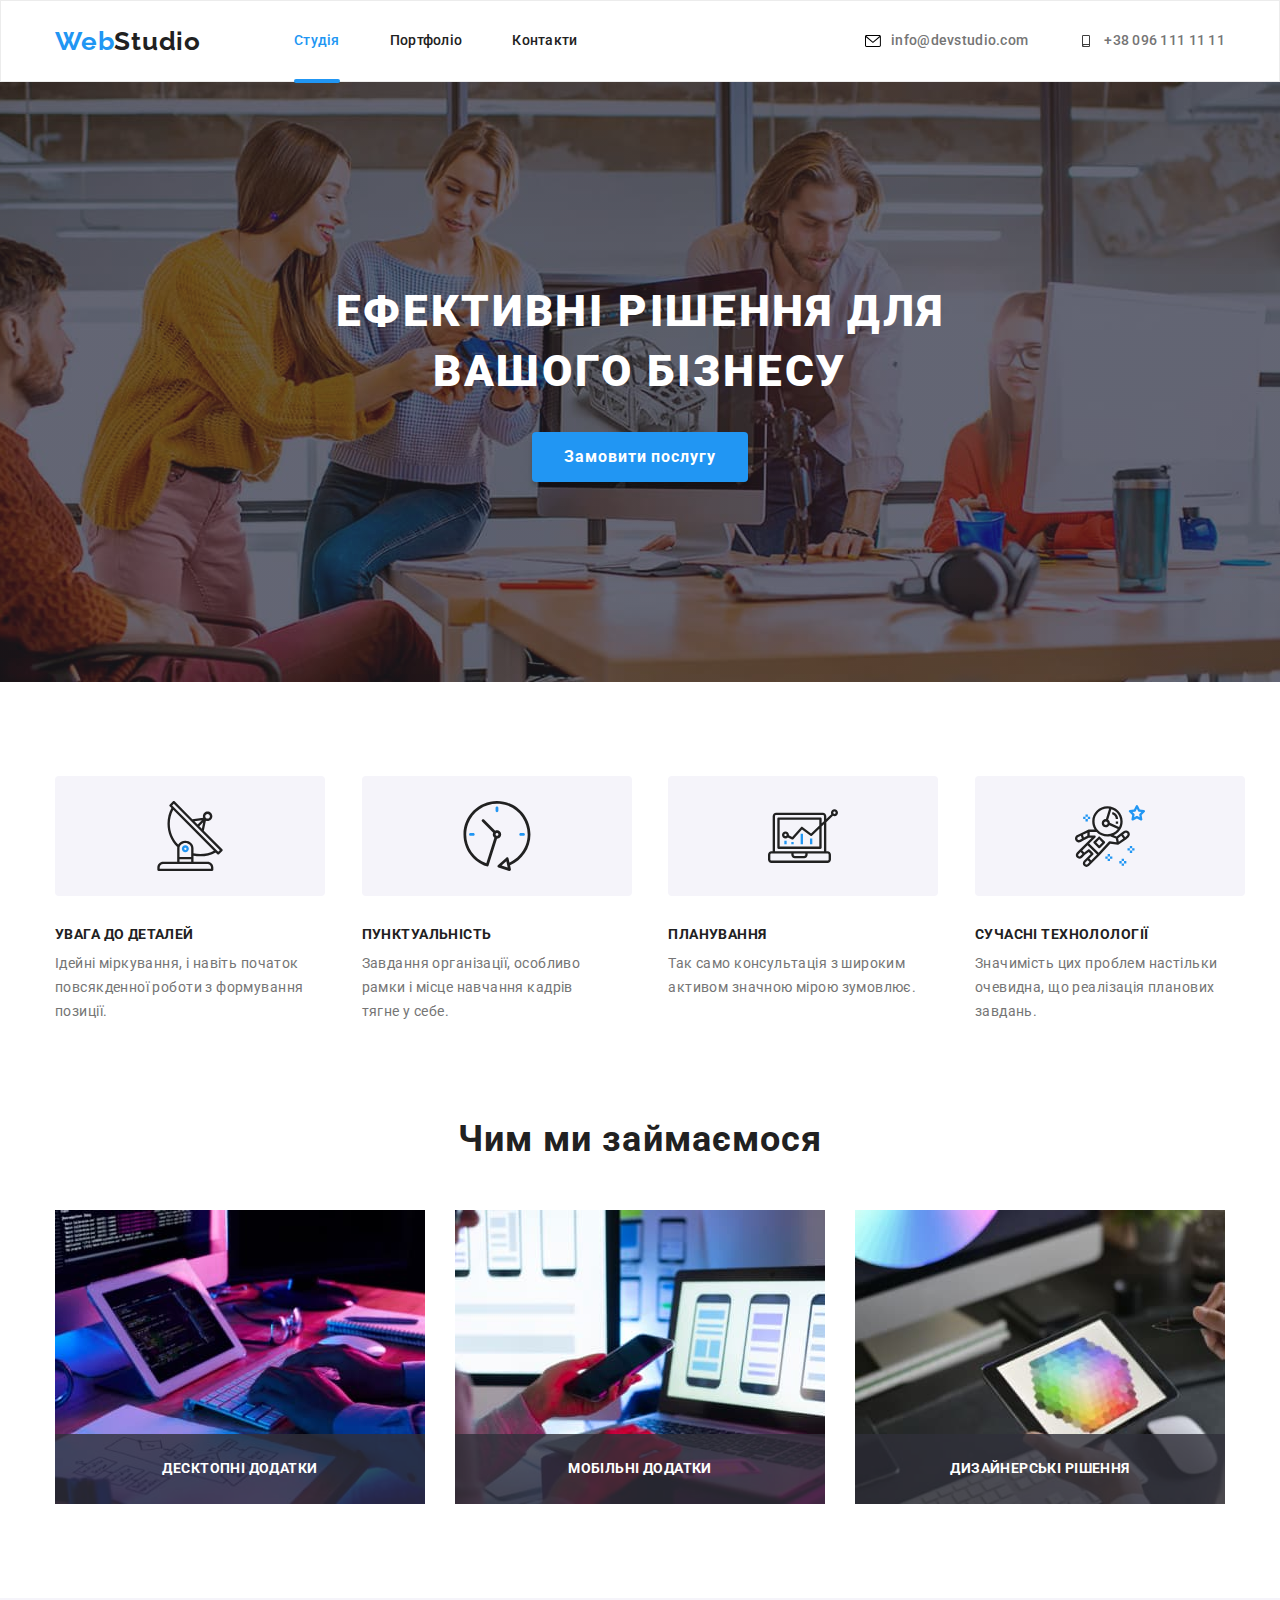
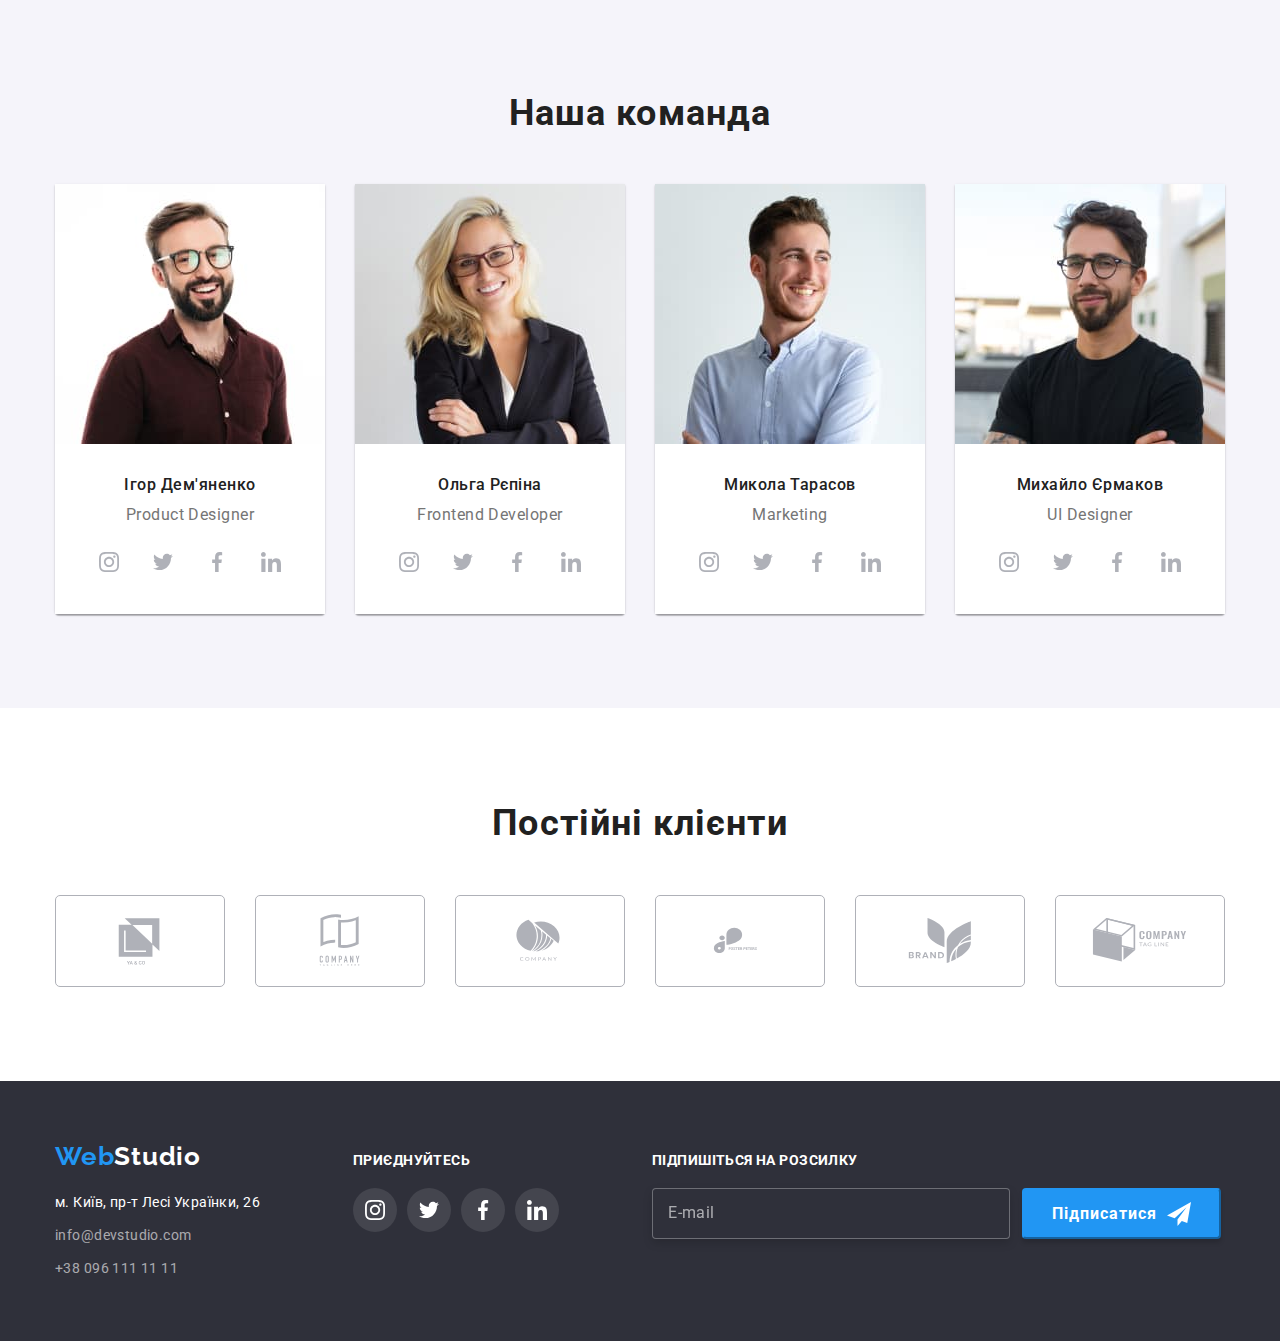
==== index.html @ 234b3333 "created scss" ====
<!DOCTYPE html>
<html lang="uk">
  <head>
    <meta charset="UTF-8" />
    <meta http-equiv="X-UA-Compatible" content="IE=edge" />
    <meta name="viewport" content="width=device-width, initial-scale=1.0" />
    <title>WebStudio</title>
    <link rel="preconnect" href="https://fonts.googleapis.com" />
    <link rel="preconnect" href="https://fonts.gstatic.com" crossorigin />
    <link
      href="https://fonts.googleapis.com/css2?family=DotGothic16&family=PT+Sans+Narrow:wght@400;700&family=Raleway:wght@700&family=Roboto:wght@400;500;700;900&display=swap"
      rel="stylesheet"
    />
    <link
      rel="stylesheet"
      href="https://cdnjs.cloudflare.com/ajax/libs/modern-normalize/1.1.0/modern-normalize.min.css"
    />
    <link rel="stylesheet" href="./css/main.min.css" />
  </head>

  <body>
    <!-- Шапка сайта -->
    <header class="page-header">
      <div class="container">
        <nav class="site-nav">
          <!-- Логотип -->
          <a href="./index.html" class="site-nav-logo link"
            >Web<span class="site-nav-logo-studio">Studio</span></a
          >
          <!-- Навигация сайта-->
          <ul class="site-nav-list list">
            <li class="site-nav-item">
              <a href="./index.html" class="link current">Студія</a>
            </li>
            <li class="site-nav-item"><a href="./portfolio.html" class="link">Портфоліо</a></li>
            <li class="site-nav-item"><a href="/" class="link">Контакти</a></li>
          </ul>
        </nav>
        <!-- Контакты -->
        <ul class="contact-list list">
          <li class="contact-list-item">
            <a href="mailto:info@devstudio.com" class="link">
              <svg width="16" height="12" class="contact-icon">
                <use href="./images/svg/icons.svg#icon-email"></use></svg
              >info@devstudio.com</a
            >
          </li>
          <li class="contact-list-item">
            <a href="tel:+380961111111" class="link">
              <svg width="16" height="12" class="contact-icon">
                <use href="./images/svg/icons.svg#icon-phone"></use></svg
              >+38 096 111 11 11</a
            >
          </li>
        </ul>
      </div>
    </header>

    <main>
      <!-- Герой -->

      <section class="hero">
        <div class="container">
          <h1 class="section-title">Ефективні рішення для вашого бізнесу</h1>
          <button type="button" class="hero-button" data-modal-open>Замовити послугу</button>
        </div>
      </section>

      <!-- Преимущества -->

      <section class="benefits">
        <div class="container">
          <h2 class="section-title visually-hidden">Наші переваги</h2>
          <ul class="benefits-list list">
            <li class="benefits-item">
              <div class="benefits-icon">
                <svg width="70" height="70">
                  <use href="./images/svg/icons.svg#icon-antenna"></use>
                </svg>
              </div>
              <h3 class="title">Увага до деталей</h3>
              <p class="descr">
                Ідейні міркування, і навіть початок повсякденної роботи з формування позиції.
              </p>
            </li>
            <li class="benefits-item">
              <div class="benefits-icon">
                <svg width="70" height="70">
                  <use href="./images/svg/icons.svg#icon-clock"></use>
                </svg>
              </div>
              <h3 class="title">Пунктуальність</h3>
              <p class="descr">
                Завдання організації, особливо рамки і місце навчання кадрів тягне у себе.
              </p>
            </li>
            <li class="benefits-item">
              <div class="benefits-icon">
                <svg width="70" height="70">
                  <use href="./images/svg/icons.svg#icon-diagram"></use>
                </svg>
              </div>
              <h3 class="title">Планування</h3>
              <p class="descr">Так само консультація з широким активом значною мірою зумовлює.</p>
            </li>
            <li class="benefits-item">
              <div class="benefits-icon">
                <svg width="70" height="70">
                  <use href="./images/svg/icons.svg#icon-astronaut"></use>
                </svg>
              </div>
              <h3 class="title">Сучасні Технолології</h3>
              <p class="descr">
                Значимість цих проблем настільки очевидна, що реалізація планових завдань.
              </p>
            </li>
          </ul>
        </div>
      </section>

      <!-- О нас -->

      <section class="about">
        <div class="container">
          <h2 class="section-title">Чим ми займаємося</h2>
          <ul class="about-list list">
            <li class="about-item">
              <img src="./images/img.jpg" width="370" alt="чоловік пише код" />
              <p class="about-item-descr">Десктопні додатки</p>
            </li>
            <li class="about-item">
              <img src="./images/img1.jpg" width="370" alt="мобільні інтерфейси" />
              <p class="about-item-descr">Мобільні додатки</p>
            </li>
            <li class="about-item">
              <img src="./images/img2.jpg" width="370" alt="людина обірає колір" />
              <p class="about-item-descr">Дизайнерські рішення</p>
            </li>
          </ul>
        </div>
      </section>

      <!-- Команда -->

      <section class="team">
        <div class="container">
          <h2 class="section-title">Наша команда</h2>
          <ul class="team-list list">
            <li class="team-list-item">
              <img
                src="./images/photo-team.jpg"
                class="team-img"
                width="270"
                alt="Ігор Дем'яненко"
              />
              <div class="team-card-text">
                <h3 class="title">Ігор Дем'яненко</h3>
                <p class="descr" lang="en">Product Designer</p>
                <ul class="social-list link">
                  <li class="list">
                    <a href="#" class="social-link link">
                      <svg width="20" height="20" class="social-icon">
                        <use href="./images/svg/icons.svg#icon-instagram"></use>
                      </svg>
                    </a>
                  </li>
                  <li class="list">
                    <a href="#" class="social-link link">
                      <svg width="20" height="20" class="social-icon">
                        <use href="./images/svg/icons.svg#icon-twitter"></use>
                      </svg>
                    </a>
                  </li>
                  <li class="list">
                    <a href="#" class="social-link link">
                      <svg width="20" height="20" class="social-icon">
                        <use href="./images/svg/icons.svg#icon-facebook"></use>
                      </svg>
                    </a>
                  </li>
                  <li class="list">
                    <a href="#" class="social-link link">
                      <svg width="20" height="20" class="social-icon">
                        <use href="./images/svg/icons.svg#icon-linkedin"></use>
                      </svg>
                    </a>
                  </li>
                </ul>
              </div>
            </li>

            <li class="team-list-item">
              <img src="./images/photo-team1.jpg" class="team-img" width="270" alt="Ольга Рєпіна" />
              <div class="team-card-text">
                <h3 class="title">Ольга Рєпіна</h3>
                <p class="descr" lang="en">Frontend Developer</p>
                <ul class="social-list link">
                  <li class="list">
                    <a href="#" class="social-link link">
                      <svg width="20" height="20" class="social-icon">
                        <use href="./images/svg/icons.svg#icon-instagram"></use>
                      </svg>
                    </a>
                  </li>
                  <li class="list">
                    <a href="#" class="social-link link">
                      <svg width="20" height="20" class="social-icon">
                        <use href="./images/svg/icons.svg#icon-twitter"></use>
                      </svg>
                    </a>
                  </li>
                  <li class="list">
                    <a href="#" class="social-link link">
                      <svg width="20" height="20" class="social-icon">
                        <use href="./images/svg/icons.svg#icon-facebook"></use>
                      </svg>
                    </a>
                  </li>
                  <li class="list">
                    <a href="#" class="social-link link">
                      <svg width="20" height="20" class="social-icon">
                        <use href="./images/svg/icons.svg#icon-linkedin"></use>
                      </svg>
                    </a>
                  </li>
                </ul>
              </div>
            </li>

            <li class="team-list-item">
              <img
                src="./images/photo-team2.jpg"
                class="team-img"
                width="270"
                alt="Микола Тарасов"
              />
              <div class="team-card-text">
                <h3 class="title">Микола Тарасов</h3>
                <p class="descr" lang="en">Marketing</p>
                <ul class="social-list link">
                  <li class="list">
                    <a href="#" class="social-link link">
                      <svg width="20" height="20" class="social-icon">
                        <use href="./images/svg/icons.svg#icon-instagram"></use>
                      </svg>
                    </a>
                  </li>
                  <li class="list">
                    <a href="#" class="social-link link">
                      <svg width="20" height="20" class="social-icon">
                        <use href="./images/svg/icons.svg#icon-twitter"></use>
                      </svg>
                    </a>
                  </li>
                  <li class="list">
                    <a href="#" class="social-link link">
                      <svg width="20" height="20" class="social-icon">
                        <use href="./images/svg/icons.svg#icon-facebook"></use>
                      </svg>
                    </a>
                  </li>
                  <li class="list">
                    <a href="#" class="social-link link">
                      <svg width="20" height="20" class="social-icon">
                        <use href="./images/svg/icons.svg#icon-linkedin"></use>
                      </svg>
                    </a>
                  </li>
                </ul>
              </div>
            </li>

            <li class="team-list-item">
              <img
                src="./images/photo-team3.jpg"
                class="team-img"
                width="270"
                alt="Михайло Єрмаков"
              />
              <div class="team-card-text">
                <h3 class="title">Михайло Єрмаков</h3>
                <p class="descr" lang="en">UI Designer</p>
                <ul class="social-list link">
                  <li class="list">
                    <a href="#" class="social-link link">
                      <svg width="20" height="20" class="social-icon">
                        <use href="./images/svg/icons.svg#icon-instagram"></use>
                      </svg>
                    </a>
                  </li>
                  <li class="list">
                    <a href="#" class="social-link link">
                      <svg width="20" height="20" class="social-icon">
                        <use href="./images/svg/icons.svg#icon-twitter"></use>
                      </svg>
                    </a>
                  </li>
                  <li class="list">
                    <a href="#" class="social-link link">
                      <svg width="20" height="20" class="social-icon">
                        <use href="./images/svg/icons.svg#icon-facebook"></use>
                      </svg>
                    </a>
                  </li>
                  <li class="list">
                    <a href="#" class="social-link link">
                      <svg width="20" height="20" class="social-icon">
                        <use href="./images/svg/icons.svg#icon-linkedin"></use>
                      </svg>
                    </a>
                  </li>
                </ul>
              </div>
            </li>
          </ul>
        </div>
      </section>

      <!-- Клиенты -->

      <section class="clients">
        <div class="container">
          <h2 class="section-title">Постійні клієнти</h2>

          <ul class="clients-list list">
            <li>
              <a href="#" class="clients-box link">
                <svg width="106" height="60" class="clients-img">
                  <use href="./images/svg/icons.svg#icon-client1"></use>
                </svg>
              </a>
            </li>
            <li>
              <a href="#" class="clients-box link">
                <svg width="106" height="60" class="">
                  <use href="./images/svg/icons.svg#icon-client2"></use>
                </svg>
              </a>
            </li>
            <li>
              <a href="#" class="clients-box link">
                <svg width="106" height="60" class="">
                  <use href="./images/svg/icons.svg#icon-client3"></use>
                </svg>
              </a>
            </li>
            <li>
              <a href="#" class="clients-box link">
                <svg width="106" height="60" class="">
                  <use href="./images/svg/icons.svg#icon-client4"></use>
                </svg>
              </a>
            </li>
            <li>
              <a href="#" class="clients-box link">
                <svg width="106" height="60" class="">
                  <use href="./images/svg/icons.svg#icon-client5"></use>
                </svg>
              </a>
            </li>
            <li>
              <a href="#" class="clients-box link">
                <svg width="106" height="60" class="">
                  <use href="./images/svg/icons.svg#icon-client6"></use>
                </svg>
              </a>
            </li>
          </ul>
        </div>
      </section>
    </main>

    <!-- Подвал сайта -->

    <footer class="footer">
      <div class="container">
        <div>
          <a href="./index.html" class="footer-logo"
            >Web<span class="footer-logo-studio">Studio</span></a
          >
          <address class="address">
            <ul class="footer-nav-list list">
              <li class="footer-nav-item">
                <a
                  href="https://goo.gl/maps/Brkv2MQzdbHGvLkJ7"
                  target="_blank"
                  rel="noopener noreferrer nofollow"
                  class="link-address link"
                  >м. Київ, пр-т Лесі Українки, 26</a
                >
              </li>
              <li class="footer-nav-item">
                <a class="link" href="mailto:info@devstudio.com">info@devstudio.com</a>
              </li>
              <li class="footer-nav-item">
                <a class="link" href="tel:+380961111111">+38 096 111 11 11</a>
              </li>
            </ul>
          </address>
        </div>

        <div>
          <p class="footer-social-title">приєднуйтесь</p>
          <ul class="footer-social-list">
            <li class="list">
              <a href="#" class="footer-social-item">
                <svg width="20" height="20" class="social-icon">
                  <use href="./images/svg/icons.svg#icon-instagram"></use>
                </svg>
              </a>
            </li>
            <li class="list">
              <a href="#" class="footer-social-item">
                <svg width="20" height="20" class="social-icon">
                  <use href="./images/svg/icons.svg#icon-twitter"></use>
                </svg>
              </a>
            </li>
            <li class="list">
              <a href="#" class="footer-social-item">
                <svg width="20" height="20" class="social-icon">
                  <use href="./images/svg/icons.svg#icon-facebook"></use>
                </svg>
              </a>
            </li>
            <li class="list">
              <a href="#" class="footer-social-item">
                <svg width="20" height="20" class="social-icon">
                  <use href="./images/svg/icons.svg#icon-linkedin"></use>
                </svg>
              </a>
            </li>
          </ul>
        </div>

        <div class="form">
          <p class="form-descr">Підпишіться на розсилку</p>
          <form name="subscribe-form" novalidate class="subscribe-form">
            <label for="email" class="subscribe-form-label"></label>
            <input type="email" name="email" placeholder="E-mail" class="subscribe-form-input" />
            <button type="submit" class="subscribe-form-btn">
              Підписатися<svg width="24" height="24" class="icon-send">
                <use href="./images/svg/icons.svg#icon-icon-send"></use>
              </svg>
            </button>
          </form>
        </div>
      </div>
    </footer>

    <!-- модальное окно -->

    <div class="backdrop is-hidden" data-modal>
      <div class="modal">
        <button class="btn-modal" data-modal-close>
          <svg width="14" height="14">
            <use href="./images/svg/icons.svg#icon-close-btn"></use>
          </svg>
        </button>

        <!--Заголовок формы-->
        <h4 class="form-modal__title">Залиште свої дані, ми вам передзвонимо</h4>

        <!-- Форма -->

        <form class="form-callback">
          <label for="name" class="form-callback__label">Ім'я</label>
          <div class="form-callback__field">
            <input
              class="form-callback__input"
              type="text"
              name="name"
              id="name"
              required
              minlength="3"
            />
            <svg width="13" height="13" class="form-callback__icon">
              <use href="./images/svg/icons.svg#icon-icon-name"></use>
            </svg>
          </div>

          <label for="phone" class="form-callback__label">Телефон</label>
          <div class="form-callback__field">
            <input class="form-callback__input" type="tel" name="phone" id="phone" required />
            <svg width="13" height="13" class="form-callback__icon">
              <use href="./images/svg/icons.svg#icon-icon-phone"></use>
            </svg>
          </div>

          <label for="email" class="form-callback__label">Пошта</label>
          <div class="form-callback__field">
            <input class="form-callback__input" type="email" name="email" id="email" required />
            <svg width="15" height="12" class="form-callback__icon">
              <use href="./images/svg/icons.svg#icon-icon-email"></use>
            </svg>
          </div>

          <label for="text" class="form-callback__label">Коментар</label>
          <textarea
            class="form-callback__comment"
            name="text"
            id="text"
            placeholder="Введіть текст"
          ></textarea>

          <div class="terms">
            <label class="checkbox-label">
              <input class="checkbox-input visually-hidden" type="checkbox" name="terms-checkbox" />
              <svg width="16" height="15" class="icon-check">
                <use href="./images/svg/icons.svg#icon-icon-check"></use>
              </svg>
              Погоджуюся з розсилкою та приймаю
              <a href="#" class="terms-of-link">Умови договору</a>
            </label>
          </div>

          <button class="form-callback__btn" type="submit">Відправити</button>
        </form>
      </div>
    </div>

    <script src="./js/modal.js"></script>
  </body>
</html>
---- css/main.min.css ----
:root{--primary-bg-color--: #ffffff;--primary-text-color--: #212121;--secondary-text-color--: #757575;--accent-color--: #2196f3;--color-hero-section--: #2f303a;--white-color--: #ffffff;--footer-bg-color--: #2f303a;--header-border-color--: #ececec;--button-hover-color--: #188ce8;--color-team-section--: #f5f4fa;--icon-color--: #afb1b8;--footer-background-icon-color: rgba(255, 255, 255, 0.1);--product-thumb: rgba(33, 150, 243, 0.9);--about-item-desc-color--: rgba(47, 48, 58, 0.8);--backdrop-color--: rgba(0, 0, 0, 0.2)}body{background-color:var(--primary-bg-color--);font-family:"Roboto",sans-serif;color:var(--primary-text-color--)}.container{max-width:100%;width:1200px;margin:0 auto;padding-left:15px;padding-right:15px}.list{list-style-type:none;margin:0;padding:0}.link{text-decoration:none}ul{padding:0;margin:0}img{display:block;max-width:100%;height:auto}p{margin:0}.visually-hidden{position:absolute;white-space:nowrap;width:1px;height:1px;overflow:hidden;border:0;padding:0;clip:rect(0 0 0 0);-webkit-clip-path:inset(50%);clip-path:inset(50%);margin:-1px}.section-title{font-weight:700;font-size:36px;line-height:1.17;text-align:center;letter-spacing:.03em;color:var(--primary-text-color--);margin-top:0px}.about{padding-bottom:94px}.about .section-title{margin-bottom:50px}.about-list{display:flex;justify-content:space-between}.about-item{position:relative}.about-item-descr{position:absolute;bottom:0;display:inline-block;width:100%;padding:27px 0;margin:0;font-weight:700;font-size:14px;line-height:1.14;letter-spacing:.03em;text-transform:uppercase;text-align:center;color:var(--primary-bg-color--);background-color:var(--about-item-desc-color--)}.benefits{padding-top:94px;padding-bottom:94px}.visually-hidden{position:absolute;white-space:nowrap;width:1px;height:1px;overflow:hidden;border:0;padding:0;clip:rect(0 0 0 0);-webkit-clip-path:inset(50%);clip-path:inset(50%);margin:-1px}.benefits-list{display:flex;justify-content:space-between}.benefits .benefits-item{width:250px}.benefits-icon{width:270px;height:120px;margin-bottom:30px;background-color:var(--color-team-section--);display:flex;align-items:center;justify-content:center;border-radius:4px}.benefits-list .title{font-weight:700;font-size:14px;line-height:1.17;letter-spacing:.03em;text-transform:uppercase;color:var(--primary-text-color--);margin-bottom:10px;margin-top:0}.benefits-list .descr{font-size:14px;line-height:1.7;letter-spacing:.03em;color:var(--secondary-text-color--);margin-bottom:0;margin-top:0}.button-list{list-style-type:none;display:flex;gap:8px;justify-content:center;margin-top:0;margin-bottom:50px;padding-left:0px}.button-filter{font-family:inherit;font-weight:500;font-size:16px;line-height:1.62;text-align:center;letter-spacing:.03em;color:var(--primary-text-color--);background-color:var(--color-team-section--);cursor:pointer;border:1px solid rgba(0,0,0,0);border-radius:4px;padding:6px 22px;transition:color 250ms,background-color 250ms,box-shadow 250ms cubic-bezier(0.4, 0, 0.2, 1)}.button-filter:hover,.button-filter:focus{color:var(--primary-bg-color--);background-color:var(--accent-color--);box-shadow:0px 3px 1px rgba(0,0,0,.1),0px 1px 2px rgba(0,0,0,.08),0px 2px 2px rgba(0,0,0,.12)}.card-list{display:flex;flex-wrap:wrap;gap:30px;padding-left:0px;margin:0 -30px -30px 0}.card-item{background:var(--primary-bg-color--);width:370px}.product-thumb{position:relative;overflow:hidden}.product-overlay{position:absolute;top:0;left:0;width:100%;height:100%;background-color:var(--product-thumb);font-size:18px;line-height:1.55;letter-spacing:.03em;color:var(--primary-bg-color--);padding:63px 24px;transform:translateY(100%);transition:transform 250ms cubic-bezier(0.4, 0, 0.2, 1)}.card-link:hover .product-overlay,.card-link:focus .product-overlay{transform:translateY(0)}.card-item .card-text{padding:20px 24px;background:var(--primary-bg-color--);border:1px solid #eee;border-top:none}.card-title{font-weight:700;font-size:18px;line-height:2;letter-spacing:.06em;color:var(--primary-text-color--);margin-top:0;margin-bottom:4px}.card-descr{font-size:16px;line-height:1.87;letter-spacing:.03em;color:var(--secondary-text-color--);margin:0;padding:0}.card-link:hover,.card-link:focus{display:block;box-shadow:0px 1px 1px rgba(0,0,0,.12),0px 4px 4px rgba(0,0,0,.06),1px 4px 6px rgba(0,0,0,.16);transition:box-shadow 250ms cubic-bezier(0.4, 0, 0.2, 1)}.clients{padding:94px 0 94px}.section-title{margin-bottom:50px}.clients-list{display:flex;align-items:center;justify-content:center;gap:30px}.clients-box{width:170px;height:92px;border:1px solid #afb1b8;border-radius:5px;display:flex;align-items:center;justify-content:center;fill:var(--icon-color--);transition-property:border-color,fill;transition-duration:250ms;transition-timing-function:cubic-bezier(0.4, 0, 0.2, 1)}.clients-box:hover,.clients-box:focus{border-color:var(--accent-color--);fill:var(--accent-color--)}.backdrop{position:fixed;top:0;left:0;width:100%;height:100%;background-color:var(--backdrop-color--);opacity:1;transition:opacity 250ms cubic-bezier(0.4, 0, 0.2, 1);display:flex;align-items:center;justify-content:center;overflow:scroll}.is-hidden{opacity:0;pointer-events:none;visibility:hidden;scale:0}.backdrop.is-hidden .modal{scale:0}.backdrop .modal{position:absolute;width:528px;min-height:581px;padding:40px;background-color:var(--primary-bg-color--);box-shadow:0px 1px 3px rgba(0,0,0,.12),0px 1px 1px rgba(0,0,0,.14),0px 2px 1px rgba(0,0,0,.2);border-radius:4px;scale:1;transition:scale 250ms cubic-bezier(0.4, 0, 0.2, 1)}.btn-modal{position:absolute;top:8px;right:8px;display:flex;align-items:center;justify-content:center;width:30px;height:30px;border-radius:50%;cursor:pointer;background:rgba(0,0,0,0);border:1px solid rgba(0,0,0,.1);transition:border-color 250ms cubic-bezier(0.4, 0, 0.2, 1),fill 250ms cubic-bezier(0.4, 0, 0.2, 1)}.btn-modal:hover,.btn-modal:focus{border-color:var(--accent-color--);fill:var(--accent-color--)}body.modal-open{overflow:hidden}.form-modal__title{margin-bottom:12px;font-weight:700;font-size:20px;line-height:23px;text-align:center;letter-spacing:.03em;color:var(--primary-text-color--)}.form-callback__label{display:block;font-weight:400;font-size:12px;line-height:14px;letter-spacing:.01em;color:var(--secondary-text-color--);margin-bottom:4px;cursor:pointer}.form-callback__field{position:relative;margin-bottom:10px}.form-callback__input{height:40px;width:100%;padding:0 10px 0 42px;border:1px solid rgba(33,33,33,.2);border-radius:4px}.form-callback__field::-moz-placeholder{font-weight:400;font-size:12px;line-height:14px;letter-spacing:.01em;color:rgba(117,117,117,.5)}.form-callback__field:-ms-input-placeholder{font-weight:400;font-size:12px;line-height:14px;letter-spacing:.01em;color:rgba(117,117,117,.5)}.form-callback__field::placeholder{font-weight:400;font-size:12px;line-height:14px;letter-spacing:.01em;color:rgba(117,117,117,.5)}.form-callback__icon{position:absolute;top:50%;left:15px;transform:translateY(-50%)}.form-callback__input:hover{border-color:var(--accent-color--);transition:border-color 250ms cubic-bezier(0.4, 0, 0.2, 1)}.form-callback__field:hover .form-icon{fill:var(--accent-color--);transition:fill 250ms cubic-bezier(0.4, 0, 0.2, 1)}.form-callback__input:focus{border-color:var(--accent-color--);outline:none}.form-callback__input:focus+.form-callback__icon{fill:var(--accent-color--)}.form-callback__comment{width:100%;height:120px;margin-bottom:20px;padding:12px 16px;border:1px solid rgba(33,33,33,.2);border-radius:4px;resize:none}.form-callback__comment:hover,.form-callback__comment:focus{border-color:var(--accent-color--);outline:none}.terms{display:flex;justify-content:center;align-items:baseline;margin-bottom:30px;position:relative}.checkbox-input{-webkit-appearance:none;-moz-appearance:none;appearance:none}.checkbox-label{position:relative;padding-left:31px;font-weight:400;font-size:14px;line-height:24px;letter-spacing:.03em;color:var(--secondary-text-color--);cursor:pointer}.icon-check{position:absolute;top:50%;left:0;transform:translateY(-50%);fill:rgba(0,0,0,0);border:2px solid var(--primary-text-color--);border-radius:2px}.checkbox-input:checked+.icon-check{fill:var(--primary-bg-color--);background-color:var(--accent-color--);border:none}.terms-of-link{font-weight:400;font-size:14px;line-height:24px;letter-spacing:.03em;color:var(--accent-color--)}.form-callback__btn{margin:0 auto;display:block;width:200px;padding:10px 0;background:var(--accent-color--);box-shadow:0px 4px 4px rgba(0,0,0,.15);border-radius:4px;border:none;font-weight:700;font-size:16px;line-height:1.87;letter-spacing:.06em;cursor:pointer;color:var(--primary-bg-color--);transition:background-color 250ms cubic-bezier(0.4, 0, 0.2, 1)}.form-callback-btn:hover,.form-callback-btn:focus{background-color:var(--button-hover-color--)}.portfolio{padding-bottom:94px;padding-top:94px}.page-header{border-bottom:var(--header-border-color--);border:1px solid var(--header-border-color--)}.page-header .container{display:flex;align-items:center}.site-nav{display:flex;align-items:center}.site-nav-logo{color:var(--accent-color--);font-family:"Raleway",sans-serif;font-weight:700;font-size:26px;line-height:1.19;letter-spacing:.03em}.site-nav-logo-studio{color:var(--primary-text-color--)}.site-nav-list{display:flex;gap:50px;margin-left:93px}.site-nav-item{position:relative}.site-nav-item .link{display:block;padding:32px 0;text-decoration:none;color:var(--primary-text-color--);font-weight:500;font-size:14px;line-height:1.14;letter-spacing:.02em;transition:color 250ms cubic-bezier(0.4, 0, 0.2, 1)}.site-nav-item .current::after{position:absolute;bottom:-2px;left:0;content:"";display:inline-block;width:100%;height:4px;background:var(--accent-color--);border-radius:2px;opacity:1}.contact-list{display:flex;gap:50px;margin-left:auto;align-items:center}.contact-list .link{display:flex;align-items:center;gap:10px;text-decoration:none;font-weight:500;font-size:14px;line-height:1.14;letter-spacing:.02em;color:var(--secondary-text-color--);padding:32px 0;transition:color 250ms cubic-bezier(0.4, 0, 0.2, 1)}.site-nav-list .link:hover,.contact-list .link:hover,.site-nav-list .link:focus,.contact-list .link:focus{color:var(--accent-color--);fill:currentColor}.site-nav-list .current{color:var(--accent-color--)}.hero{background-image:linear-gradient(to right, rgba(47, 48, 58, 0.4), rgba(47, 48, 58, 0.4)),url(../images/hero-Img.jpg);background-size:cover;background-position:center;background-repeat:no-repeat;background-color:var(--color-hero-section--);text-align:center;height:600px;padding-top:200px;padding-bottom:200px;max-width:1600px;margin:0 auto}.hero .section-title{width:700px;font-weight:900;font-size:44px;line-height:1.36;text-align:center;letter-spacing:.06em;text-transform:uppercase;color:var(--white-color--);margin:0 auto 30px auto;margin-bottom:30px}.hero-button{font-family:inherit;font-weight:700;font-size:16px;line-height:1.87;text-align:center;letter-spacing:.06em;color:var(--white-color--);background-color:var(--accent-color--);padding:10px 32px;border-radius:4px;border:0;box-shadow:0px 4px 4px rgba(0,0,0,.15);cursor:pointer;transition:background-color 250ms cubic-bezier(0.4, 0, 0.2, 1)}.hero-button:hover,.hero-button:focus{background-color:var(--button-hover-color--)}.footer{background-color:var(--footer-bg-color--);padding-top:60px;padding-bottom:60px}.footer>.container{display:flex;align-items:baseline;gap:93px}.footer-logo{color:var(--accent-color--);text-decoration:none;font-family:"Raleway",sans-serif;font-weight:700;font-size:26px;line-height:1.17;letter-spacing:.03em;display:inline-block;margin-top:0;margin-bottom:20px}.footer-logo-studio{color:var(--white-color--);margin-top:0}.footer-nav-list{margin-top:0;margin-bottom:0}.footer .footer-nav-item:not(:last-child){margin-bottom:9px}.footer .link{font-style:normal;text-decoration:none;font-size:14px;line-height:1.71;letter-spacing:.03em;color:rgba(255,255,255,.6);display:inline-block;margin-top:0;transition:color 250ms cubic-bezier(0.4, 0, 0.2, 1)}.address .link-address{font-style:normal;font-weight:400;font-size:14px;line-height:1.71;letter-spacing:.03em;color:var(--white-color--);text-decoration:none;margin-top:0;transition:color 250ms cubic-bezier(0.4, 0, 0.2, 1)}.address .link-address:hover,.footer-nav-list .link:hover,.footer-nav-list .link:focus{color:var(--accent-color--)}.footer-social-title{font-weight:700;font-size:14px;line-height:1.14;letter-spacing:.03em;text-transform:uppercase;color:var(--white-color--);margin:0;margin-bottom:20px}.footer-social-list{display:flex;align-items:center;justify-content:center;gap:10px}.footer-social-item{width:44px;height:44px;border-radius:50%;display:flex;align-items:center;justify-content:center;background-color:var(--footer-background-icon-color);fill:var(--primary-bg-color--);transition-property:background-color;transition-duration:250ms;transition-timing-function:cubic-bezier(0.4, 0, 0.2, 1)}.footer-social-item:hover,.footer-social-item:focus{background-color:var(--accent-color--)}.subscribe-form{display:flex}.form-descr{font-weight:700;font-size:14px;line-height:1.14;letter-spacing:.03em;text-transform:uppercase;color:var(--primary-bg-color--);margin-bottom:20px}.subscribe-form-input{margin-right:12px;padding:15px;width:358px;background-color:var(--footer-bg-color--);border:1px solid rgba(255,255,255,.3);filter:drop-shadow(0px 4px 4px rgba(0, 0, 0, 0.15));border-radius:4px}.subscribe-form-input::-moz-placeholder{font-weight:400;font-size:16px;line-height:1.25px;letter-spacing:.03em;color:rgba(255,255,255,.6)}.subscribe-form-input:-ms-input-placeholder{font-weight:400;font-size:16px;line-height:1.25px;letter-spacing:.03em;color:rgba(255,255,255,.6)}.subscribe-form-input::placeholder{font-weight:400;font-size:16px;line-height:1.25px;letter-spacing:.03em;color:rgba(255,255,255,.6)}.subscribe-form-btn{display:flex;align-items:center;gap:10px;background:var(--accent-color--);box-shadow:0px 4px 4px rgba(0,0,0,.15);border-radius:4px;border-color:var(--accent-color--);padding:10px 28px 10px 28px;font-weight:700;font-size:16px;line-height:1.25;letter-spacing:.06em;color:var(--primary-bg-color--);cursor:pointer;transition:background-color 250ms cubic-bezier(0.4, 0, 0.2, 1)}.subscribe-form-btn:hover,.subscribe-form-btn:focus{background-color:var(--button-hover-color--)}.icon-send{fill:var(--primary-bg-color--)}.team{padding-top:94px;padding-bottom:94px;background:var(--color-team-section--)}.team .section-title{margin-bottom:50px}.team-list{display:flex;justify-content:space-between}.team .title{font-weight:500;font-size:16px;line-height:1.35;text-align:center;letter-spacing:.03em;color:var(--primary-text-color--);margin-top:0;margin-bottom:10px}.team .descr{font-size:16px;line-height:1.18;text-align:center;letter-spacing:.03em;color:var(--secondary-text-color--);margin-top:0;margin-bottom:16px}.team-card-text{background-color:#fff;padding:30px}.team-list-item{background-color:var(--white-color--);box-shadow:0px 1px 3px rgba(0,0,0,.12),0px 1px 1px rgba(0,0,0,.14),0px 2px 1px rgba(0,0,0,.2);border-radius:0px 0px 4px 4px}.social-list{display:flex;gap:10px;align-items:center;justify-content:center}.social-link{width:44px;height:44px;border-radius:50%;display:flex;align-items:center;justify-content:center;fill:var(--icon-color--);background-color:var(--primary-bg-color--);transition-property:background-color,fill;transition-duration:250ms;transition-timing-function:cubic-bezier(0.4, 0, 0.2, 1)}.social-link:hover,.social-link:focus{background-color:var(--accent-color--);fill:var(--primary-bg-color--)}/*# sourceMappingURL=main.min.css.map */
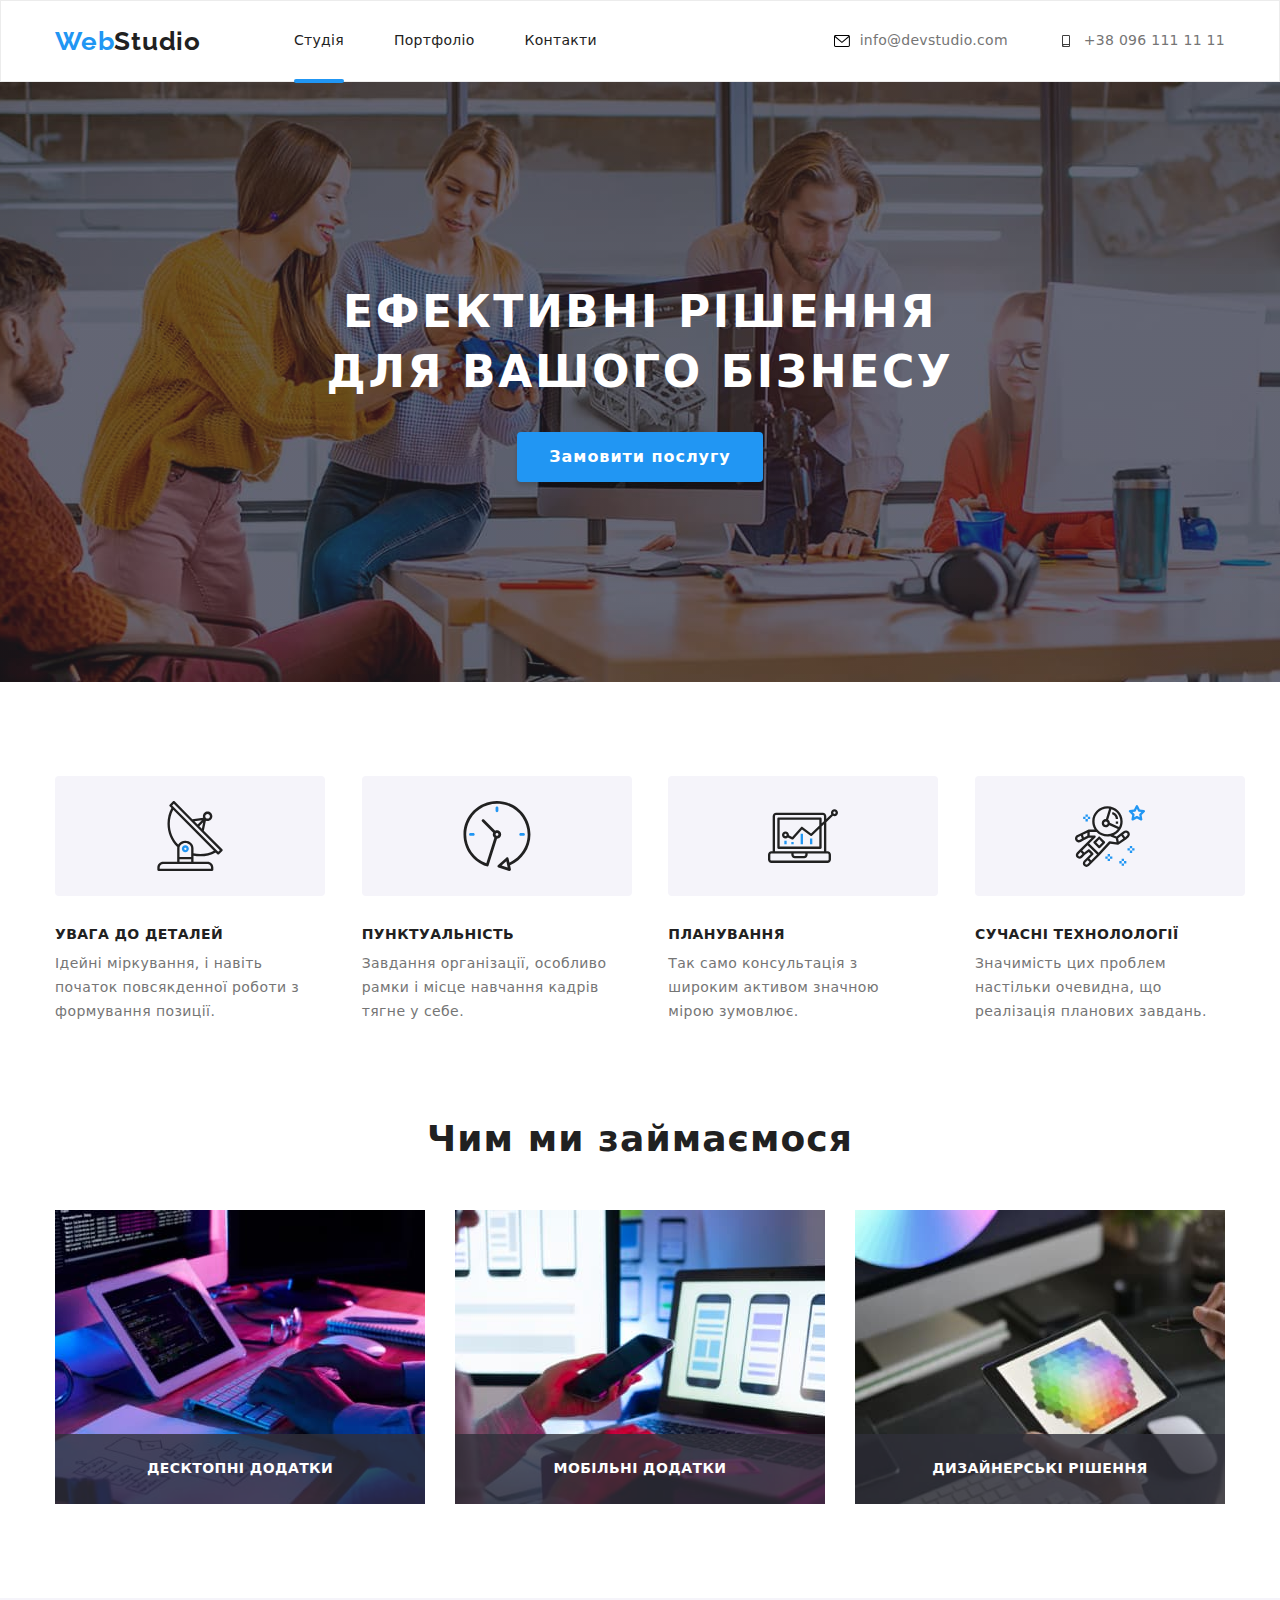
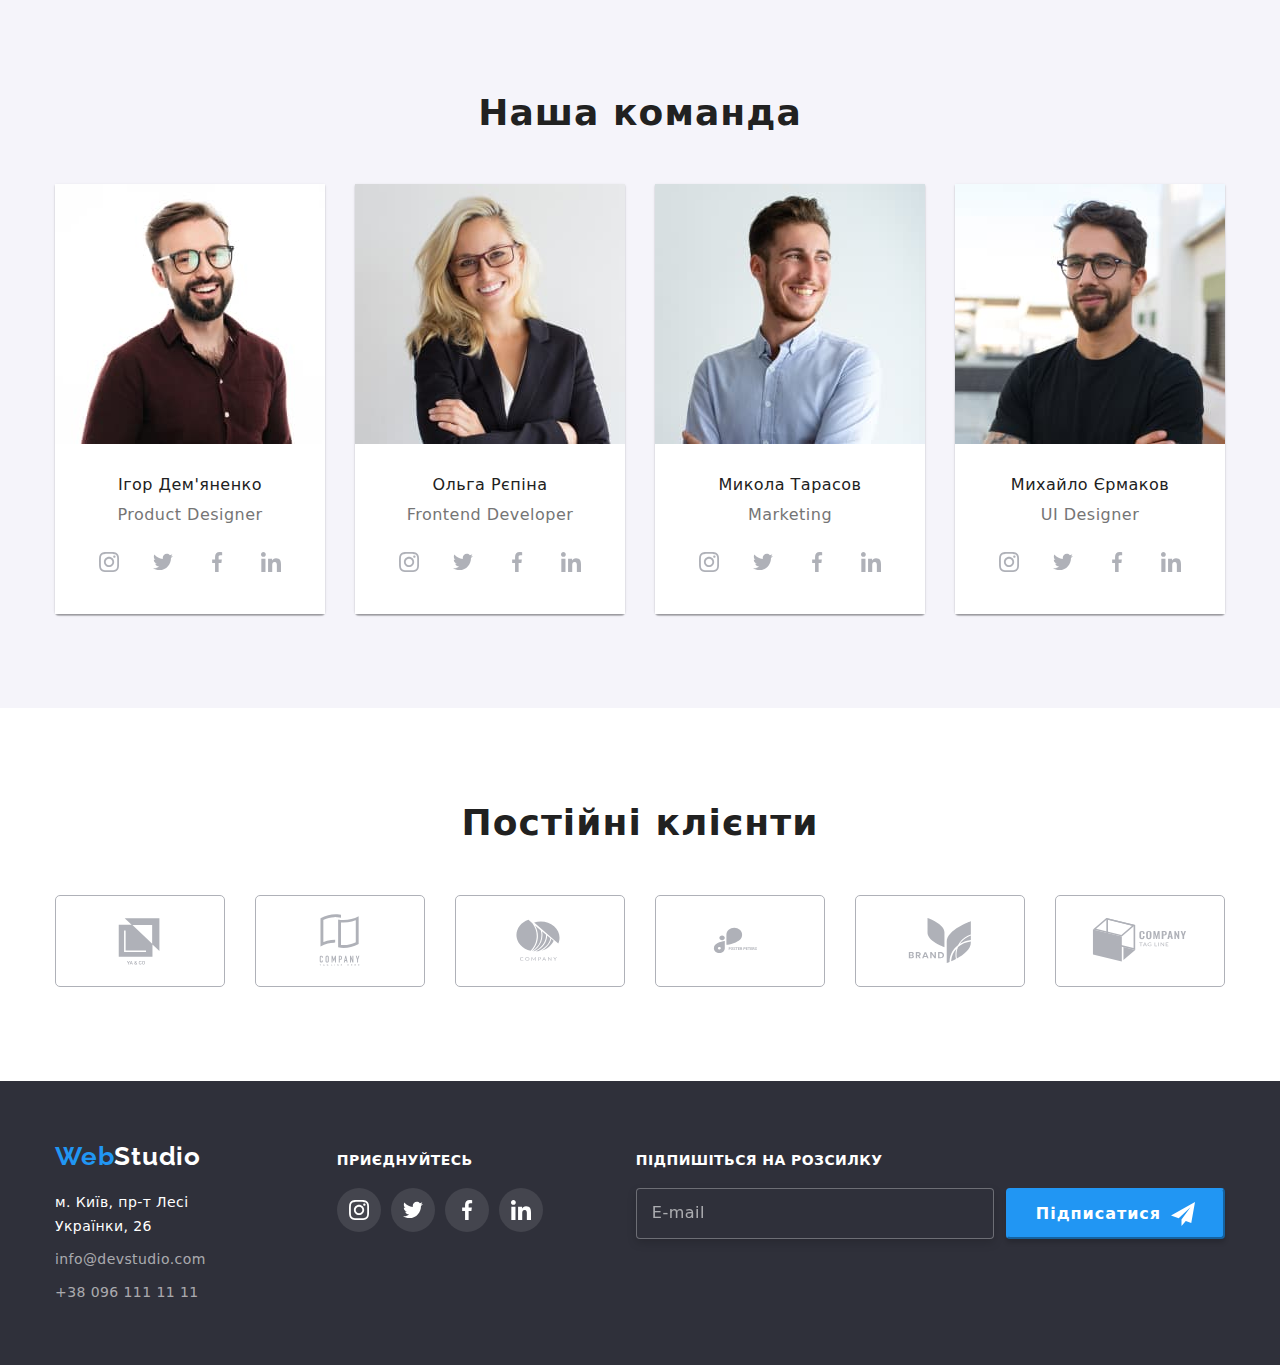
==== commit ec83258e: "create saas structure" ====
--- a/index.html
+++ b/index.html
@@ -11,10 +11,6 @@
       href="https://fonts.googleapis.com/css2?family=DotGothic16&family=PT+Sans+Narrow:wght@400;700&family=Raleway:wght@700&family=Roboto:wght@400;500;700;900&display=swap"
       rel="stylesheet"
     />
-    <link
-      rel="stylesheet"
-      href="https://cdnjs.cloudflare.com/ajax/libs/modern-normalize/1.1.0/modern-normalize.min.css"
-    />
     <link rel="stylesheet" href="./css/main.min.css" />
   </head>
 
@@ -22,18 +18,18 @@
     <!-- Шапка сайта -->
     <header class="page-header">
       <div class="container">
+        <!-- Логотип -->
+        <a href="./index.html" class="site-logo link"
+          >Web<span class="site-logo__studio">Studio</span></a
+        >
         <nav class="site-nav">
-          <!-- Логотип -->
-          <a href="./index.html" class="site-nav-logo link"
-            >Web<span class="site-nav-logo-studio">Studio</span></a
-          >
           <!-- Навигация сайта-->
-          <ul class="site-nav-list list">
-            <li class="site-nav-item">
+          <ul class="site-nav__list list">
+            <li class="site-nav__item">
               <a href="./index.html" class="link current">Студія</a>
             </li>
-            <li class="site-nav-item"><a href="./portfolio.html" class="link">Портфоліо</a></li>
-            <li class="site-nav-item"><a href="/" class="link">Контакти</a></li>
+            <li class="site-nav__item"><a href="./portfolio.html" class="link">Портфоліо</a></li>
+            <li class="site-nav__item"><a href="/" class="link">Контакти</a></li>
           </ul>
         </nav>
         <!-- Контакты -->
--- a/css/main.min.css
+++ b/css/main.min.css
@@ -1 +1 @@
-:root{--primary-bg-color--: #ffffff;--primary-text-color--: #212121;--secondary-text-color--: #757575;--accent-color--: #2196f3;--color-hero-section--: #2f303a;--white-color--: #ffffff;--footer-bg-color--: #2f303a;--header-border-color--: #ececec;--button-hover-color--: #188ce8;--color-team-section--: #f5f4fa;--icon-color--: #afb1b8;--footer-background-icon-color: rgba(255, 255, 255, 0.1);--product-thumb: rgba(33, 150, 243, 0.9);--about-item-desc-color--: rgba(47, 48, 58, 0.8);--backdrop-color--: rgba(0, 0, 0, 0.2)}body{background-color:var(--primary-bg-color--);font-family:"Roboto",sans-serif;color:var(--primary-text-color--)}.container{max-width:100%;width:1200px;margin:0 auto;padding-left:15px;padding-right:15px}.list{list-style-type:none;margin:0;padding:0}.link{text-decoration:none}ul{padding:0;margin:0}img{display:block;max-width:100%;height:auto}p{margin:0}.visually-hidden{position:absolute;white-space:nowrap;width:1px;height:1px;overflow:hidden;border:0;padding:0;clip:rect(0 0 0 0);-webkit-clip-path:inset(50%);clip-path:inset(50%);margin:-1px}.section-title{font-weight:700;font-size:36px;line-height:1.17;text-align:center;letter-spacing:.03em;color:var(--primary-text-color--);margin-top:0px}.about{padding-bottom:94px}.about .section-title{margin-bottom:50px}.about-list{display:flex;justify-content:space-between}.about-item{position:relative}.about-item-descr{position:absolute;bottom:0;display:inline-block;width:100%;padding:27px 0;margin:0;font-weight:700;font-size:14px;line-height:1.14;letter-spacing:.03em;text-transform:uppercase;text-align:center;color:var(--primary-bg-color--);background-color:var(--about-item-desc-color--)}.benefits{padding-top:94px;padding-bottom:94px}.visually-hidden{position:absolute;white-space:nowrap;width:1px;height:1px;overflow:hidden;border:0;padding:0;clip:rect(0 0 0 0);-webkit-clip-path:inset(50%);clip-path:inset(50%);margin:-1px}.benefits-list{display:flex;justify-content:space-between}.benefits .benefits-item{width:250px}.benefits-icon{width:270px;height:120px;margin-bottom:30px;background-color:var(--color-team-section--);display:flex;align-items:center;justify-content:center;border-radius:4px}.benefits-list .title{font-weight:700;font-size:14px;line-height:1.17;letter-spacing:.03em;text-transform:uppercase;color:var(--primary-text-color--);margin-bottom:10px;margin-top:0}.benefits-list .descr{font-size:14px;line-height:1.7;letter-spacing:.03em;color:var(--secondary-text-color--);margin-bottom:0;margin-top:0}.button-list{list-style-type:none;display:flex;gap:8px;justify-content:center;margin-top:0;margin-bottom:50px;padding-left:0px}.button-filter{font-family:inherit;font-weight:500;font-size:16px;line-height:1.62;text-align:center;letter-spacing:.03em;color:var(--primary-text-color--);background-color:var(--color-team-section--);cursor:pointer;border:1px solid rgba(0,0,0,0);border-radius:4px;padding:6px 22px;transition:color 250ms,background-color 250ms,box-shadow 250ms cubic-bezier(0.4, 0, 0.2, 1)}.button-filter:hover,.button-filter:focus{color:var(--primary-bg-color--);background-color:var(--accent-color--);box-shadow:0px 3px 1px rgba(0,0,0,.1),0px 1px 2px rgba(0,0,0,.08),0px 2px 2px rgba(0,0,0,.12)}.card-list{display:flex;flex-wrap:wrap;gap:30px;padding-left:0px;margin:0 -30px -30px 0}.card-item{background:var(--primary-bg-color--);width:370px}.product-thumb{position:relative;overflow:hidden}.product-overlay{position:absolute;top:0;left:0;width:100%;height:100%;background-color:var(--product-thumb);font-size:18px;line-height:1.55;letter-spacing:.03em;color:var(--primary-bg-color--);padding:63px 24px;transform:translateY(100%);transition:transform 250ms cubic-bezier(0.4, 0, 0.2, 1)}.card-link:hover .product-overlay,.card-link:focus .product-overlay{transform:translateY(0)}.card-item .card-text{padding:20px 24px;background:var(--primary-bg-color--);border:1px solid #eee;border-top:none}.card-title{font-weight:700;font-size:18px;line-height:2;letter-spacing:.06em;color:var(--primary-text-color--);margin-top:0;margin-bottom:4px}.card-descr{font-size:16px;line-height:1.87;letter-spacing:.03em;color:var(--secondary-text-color--);margin:0;padding:0}.card-link:hover,.card-link:focus{display:block;box-shadow:0px 1px 1px rgba(0,0,0,.12),0px 4px 4px rgba(0,0,0,.06),1px 4px 6px rgba(0,0,0,.16);transition:box-shadow 250ms cubic-bezier(0.4, 0, 0.2, 1)}.clients{padding:94px 0 94px}.section-title{margin-bottom:50px}.clients-list{display:flex;align-items:center;justify-content:center;gap:30px}.clients-box{width:170px;height:92px;border:1px solid #afb1b8;border-radius:5px;display:flex;align-items:center;justify-content:center;fill:var(--icon-color--);transition-property:border-color,fill;transition-duration:250ms;transition-timing-function:cubic-bezier(0.4, 0, 0.2, 1)}.clients-box:hover,.clients-box:focus{border-color:var(--accent-color--);fill:var(--accent-color--)}.backdrop{position:fixed;top:0;left:0;width:100%;height:100%;background-color:var(--backdrop-color--);opacity:1;transition:opacity 250ms cubic-bezier(0.4, 0, 0.2, 1);display:flex;align-items:center;justify-content:center;overflow:scroll}.is-hidden{opacity:0;pointer-events:none;visibility:hidden;scale:0}.backdrop.is-hidden .modal{scale:0}.backdrop .modal{position:absolute;width:528px;min-height:581px;padding:40px;background-color:var(--primary-bg-color--);box-shadow:0px 1px 3px rgba(0,0,0,.12),0px 1px 1px rgba(0,0,0,.14),0px 2px 1px rgba(0,0,0,.2);border-radius:4px;scale:1;transition:scale 250ms cubic-bezier(0.4, 0, 0.2, 1)}.btn-modal{position:absolute;top:8px;right:8px;display:flex;align-items:center;justify-content:center;width:30px;height:30px;border-radius:50%;cursor:pointer;background:rgba(0,0,0,0);border:1px solid rgba(0,0,0,.1);transition:border-color 250ms cubic-bezier(0.4, 0, 0.2, 1),fill 250ms cubic-bezier(0.4, 0, 0.2, 1)}.btn-modal:hover,.btn-modal:focus{border-color:var(--accent-color--);fill:var(--accent-color--)}body.modal-open{overflow:hidden}.form-modal__title{margin-bottom:12px;font-weight:700;font-size:20px;line-height:23px;text-align:center;letter-spacing:.03em;color:var(--primary-text-color--)}.form-callback__label{display:block;font-weight:400;font-size:12px;line-height:14px;letter-spacing:.01em;color:var(--secondary-text-color--);margin-bottom:4px;cursor:pointer}.form-callback__field{position:relative;margin-bottom:10px}.form-callback__input{height:40px;width:100%;padding:0 10px 0 42px;border:1px solid rgba(33,33,33,.2);border-radius:4px}.form-callback__field::-moz-placeholder{font-weight:400;font-size:12px;line-height:14px;letter-spacing:.01em;color:rgba(117,117,117,.5)}.form-callback__field:-ms-input-placeholder{font-weight:400;font-size:12px;line-height:14px;letter-spacing:.01em;color:rgba(117,117,117,.5)}.form-callback__field::placeholder{font-weight:400;font-size:12px;line-height:14px;letter-spacing:.01em;color:rgba(117,117,117,.5)}.form-callback__icon{position:absolute;top:50%;left:15px;transform:translateY(-50%)}.form-callback__input:hover{border-color:var(--accent-color--);transition:border-color 250ms cubic-bezier(0.4, 0, 0.2, 1)}.form-callback__field:hover .form-icon{fill:var(--accent-color--);transition:fill 250ms cubic-bezier(0.4, 0, 0.2, 1)}.form-callback__input:focus{border-color:var(--accent-color--);outline:none}.form-callback__input:focus+.form-callback__icon{fill:var(--accent-color--)}.form-callback__comment{width:100%;height:120px;margin-bottom:20px;padding:12px 16px;border:1px solid rgba(33,33,33,.2);border-radius:4px;resize:none}.form-callback__comment:hover,.form-callback__comment:focus{border-color:var(--accent-color--);outline:none}.terms{display:flex;justify-content:center;align-items:baseline;margin-bottom:30px;position:relative}.checkbox-input{-webkit-appearance:none;-moz-appearance:none;appearance:none}.checkbox-label{position:relative;padding-left:31px;font-weight:400;font-size:14px;line-height:24px;letter-spacing:.03em;color:var(--secondary-text-color--);cursor:pointer}.icon-check{position:absolute;top:50%;left:0;transform:translateY(-50%);fill:rgba(0,0,0,0);border:2px solid var(--primary-text-color--);border-radius:2px}.checkbox-input:checked+.icon-check{fill:var(--primary-bg-color--);background-color:var(--accent-color--);border:none}.terms-of-link{font-weight:400;font-size:14px;line-height:24px;letter-spacing:.03em;color:var(--accent-color--)}.form-callback__btn{margin:0 auto;display:block;width:200px;padding:10px 0;background:var(--accent-color--);box-shadow:0px 4px 4px rgba(0,0,0,.15);border-radius:4px;border:none;font-weight:700;font-size:16px;line-height:1.87;letter-spacing:.06em;cursor:pointer;color:var(--primary-bg-color--);transition:background-color 250ms cubic-bezier(0.4, 0, 0.2, 1)}.form-callback-btn:hover,.form-callback-btn:focus{background-color:var(--button-hover-color--)}.portfolio{padding-bottom:94px;padding-top:94px}.page-header{border-bottom:var(--header-border-color--);border:1px solid var(--header-border-color--)}.page-header .container{display:flex;align-items:center}.site-nav{display:flex;align-items:center}.site-nav-logo{color:var(--accent-color--);font-family:"Raleway",sans-serif;font-weight:700;font-size:26px;line-height:1.19;letter-spacing:.03em}.site-nav-logo-studio{color:var(--primary-text-color--)}.site-nav-list{display:flex;gap:50px;margin-left:93px}.site-nav-item{position:relative}.site-nav-item .link{display:block;padding:32px 0;text-decoration:none;color:var(--primary-text-color--);font-weight:500;font-size:14px;line-height:1.14;letter-spacing:.02em;transition:color 250ms cubic-bezier(0.4, 0, 0.2, 1)}.site-nav-item .current::after{position:absolute;bottom:-2px;left:0;content:"";display:inline-block;width:100%;height:4px;background:var(--accent-color--);border-radius:2px;opacity:1}.contact-list{display:flex;gap:50px;margin-left:auto;align-items:center}.contact-list .link{display:flex;align-items:center;gap:10px;text-decoration:none;font-weight:500;font-size:14px;line-height:1.14;letter-spacing:.02em;color:var(--secondary-text-color--);padding:32px 0;transition:color 250ms cubic-bezier(0.4, 0, 0.2, 1)}.site-nav-list .link:hover,.contact-list .link:hover,.site-nav-list .link:focus,.contact-list .link:focus{color:var(--accent-color--);fill:currentColor}.site-nav-list .current{color:var(--accent-color--)}.hero{background-image:linear-gradient(to right, rgba(47, 48, 58, 0.4), rgba(47, 48, 58, 0.4)),url(../images/hero-Img.jpg);background-size:cover;background-position:center;background-repeat:no-repeat;background-color:var(--color-hero-section--);text-align:center;height:600px;padding-top:200px;padding-bottom:200px;max-width:1600px;margin:0 auto}.hero .section-title{width:700px;font-weight:900;font-size:44px;line-height:1.36;text-align:center;letter-spacing:.06em;text-transform:uppercase;color:var(--white-color--);margin:0 auto 30px auto;margin-bottom:30px}.hero-button{font-family:inherit;font-weight:700;font-size:16px;line-height:1.87;text-align:center;letter-spacing:.06em;color:var(--white-color--);background-color:var(--accent-color--);padding:10px 32px;border-radius:4px;border:0;box-shadow:0px 4px 4px rgba(0,0,0,.15);cursor:pointer;transition:background-color 250ms cubic-bezier(0.4, 0, 0.2, 1)}.hero-button:hover,.hero-button:focus{background-color:var(--button-hover-color--)}.footer{background-color:var(--footer-bg-color--);padding-top:60px;padding-bottom:60px}.footer>.container{display:flex;align-items:baseline;gap:93px}.footer-logo{color:var(--accent-color--);text-decoration:none;font-family:"Raleway",sans-serif;font-weight:700;font-size:26px;line-height:1.17;letter-spacing:.03em;display:inline-block;margin-top:0;margin-bottom:20px}.footer-logo-studio{color:var(--white-color--);margin-top:0}.footer-nav-list{margin-top:0;margin-bottom:0}.footer .footer-nav-item:not(:last-child){margin-bottom:9px}.footer .link{font-style:normal;text-decoration:none;font-size:14px;line-height:1.71;letter-spacing:.03em;color:rgba(255,255,255,.6);display:inline-block;margin-top:0;transition:color 250ms cubic-bezier(0.4, 0, 0.2, 1)}.address .link-address{font-style:normal;font-weight:400;font-size:14px;line-height:1.71;letter-spacing:.03em;color:var(--white-color--);text-decoration:none;margin-top:0;transition:color 250ms cubic-bezier(0.4, 0, 0.2, 1)}.address .link-address:hover,.footer-nav-list .link:hover,.footer-nav-list .link:focus{color:var(--accent-color--)}.footer-social-title{font-weight:700;font-size:14px;line-height:1.14;letter-spacing:.03em;text-transform:uppercase;color:var(--white-color--);margin:0;margin-bottom:20px}.footer-social-list{display:flex;align-items:center;justify-content:center;gap:10px}.footer-social-item{width:44px;height:44px;border-radius:50%;display:flex;align-items:center;justify-content:center;background-color:var(--footer-background-icon-color);fill:var(--primary-bg-color--);transition-property:background-color;transition-duration:250ms;transition-timing-function:cubic-bezier(0.4, 0, 0.2, 1)}.footer-social-item:hover,.footer-social-item:focus{background-color:var(--accent-color--)}.subscribe-form{display:flex}.form-descr{font-weight:700;font-size:14px;line-height:1.14;letter-spacing:.03em;text-transform:uppercase;color:var(--primary-bg-color--);margin-bottom:20px}.subscribe-form-input{margin-right:12px;padding:15px;width:358px;background-color:var(--footer-bg-color--);border:1px solid rgba(255,255,255,.3);filter:drop-shadow(0px 4px 4px rgba(0, 0, 0, 0.15));border-radius:4px}.subscribe-form-input::-moz-placeholder{font-weight:400;font-size:16px;line-height:1.25px;letter-spacing:.03em;color:rgba(255,255,255,.6)}.subscribe-form-input:-ms-input-placeholder{font-weight:400;font-size:16px;line-height:1.25px;letter-spacing:.03em;color:rgba(255,255,255,.6)}.subscribe-form-input::placeholder{font-weight:400;font-size:16px;line-height:1.25px;letter-spacing:.03em;color:rgba(255,255,255,.6)}.subscribe-form-btn{display:flex;align-items:center;gap:10px;background:var(--accent-color--);box-shadow:0px 4px 4px rgba(0,0,0,.15);border-radius:4px;border-color:var(--accent-color--);padding:10px 28px 10px 28px;font-weight:700;font-size:16px;line-height:1.25;letter-spacing:.06em;color:var(--primary-bg-color--);cursor:pointer;transition:background-color 250ms cubic-bezier(0.4, 0, 0.2, 1)}.subscribe-form-btn:hover,.subscribe-form-btn:focus{background-color:var(--button-hover-color--)}.icon-send{fill:var(--primary-bg-color--)}.team{padding-top:94px;padding-bottom:94px;background:var(--color-team-section--)}.team .section-title{margin-bottom:50px}.team-list{display:flex;justify-content:space-between}.team .title{font-weight:500;font-size:16px;line-height:1.35;text-align:center;letter-spacing:.03em;color:var(--primary-text-color--);margin-top:0;margin-bottom:10px}.team .descr{font-size:16px;line-height:1.18;text-align:center;letter-spacing:.03em;color:var(--secondary-text-color--);margin-top:0;margin-bottom:16px}.team-card-text{background-color:#fff;padding:30px}.team-list-item{background-color:var(--white-color--);box-shadow:0px 1px 3px rgba(0,0,0,.12),0px 1px 1px rgba(0,0,0,.14),0px 2px 1px rgba(0,0,0,.2);border-radius:0px 0px 4px 4px}.social-list{display:flex;gap:10px;align-items:center;justify-content:center}.social-link{width:44px;height:44px;border-radius:50%;display:flex;align-items:center;justify-content:center;fill:var(--icon-color--);background-color:var(--primary-bg-color--);transition-property:background-color,fill;transition-duration:250ms;transition-timing-function:cubic-bezier(0.4, 0, 0.2, 1)}.social-link:hover,.social-link:focus{background-color:var(--accent-color--);fill:var(--primary-bg-color--)}/*# sourceMappingURL=main.min.css.map */+body{background-color:#fff;font-family:"Roboto",sans-serif;color:#212121}.container{max-width:100%;width:1200px;margin:0 auto;padding-left:15px;padding-right:15px}.list{list-style-type:none;margin:0;padding:0}.link{text-decoration:none}ul{padding:0;margin:0}img{display:block;max-width:100%;height:auto}p{margin:0}.visually-hidden{position:absolute;white-space:nowrap;width:1px;height:1px;overflow:hidden;border:0;padding:0;clip:rect(0 0 0 0);-webkit-clip-path:inset(50%);clip-path:inset(50%);margin:-1px}.section-title{font-weight:700;font-size:36px;line-height:1.17;text-align:center;letter-spacing:.03em;color:var(--primary-text-color--);margin-top:0px}/*! modern-normalize v1.1.0 | MIT License | https://github.com/sindresorhus/modern-normalize */*,::before,::after{box-sizing:border-box}html{line-height:1.15;-webkit-text-size-adjust:100%;-moz-tab-size:4;-o-tab-size:4;tab-size:4}body{margin:0;font-family:system-ui,-apple-system,"Segoe UI",Roboto,Helvetica,Arial,sans-serif,"Apple Color Emoji","Segoe UI Emoji"}hr{height:0;color:inherit}abbr[title]{-webkit-text-decoration:underline dotted;text-decoration:underline dotted}b,strong{font-weight:bolder}code,kbd,samp,pre{font-family:ui-monospace,SFMono-Regular,Consolas,"Liberation Mono",Menlo,monospace;font-size:1em}small{font-size:80%}sub,sup{font-size:75%;line-height:0;position:relative;vertical-align:baseline}sub{bottom:-0.25em}sup{top:-0.5em}table{text-indent:0;border-color:inherit}button,input,optgroup,select,textarea{font-family:inherit;font-size:100%;line-height:1.15;margin:0}button,select{text-transform:none}button,[type=button],[type=reset],[type=submit]{-webkit-appearance:button}::-moz-focus-inner{border-style:none;padding:0}:-moz-focusring{outline:1px dotted ButtonText}:-moz-ui-invalid{box-shadow:none}legend{padding:0}progress{vertical-align:baseline}::-webkit-inner-spin-button,::-webkit-outer-spin-button{height:auto}[type=search]{-webkit-appearance:textfield;outline-offset:-2px}::-webkit-search-decoration{-webkit-appearance:none}::-webkit-file-upload-button{-webkit-appearance:button;font:inherit}summary{display:list-item}.about{padding-bottom:94px}.about .section-title{margin-bottom:50px}.about-list{display:flex;justify-content:space-between}.about-item{position:relative}.about-item-descr{position:absolute;bottom:0;display:inline-block;width:100%;padding:27px 0;margin:0;font-weight:700;font-size:14px;line-height:1.14;letter-spacing:.03em;text-transform:uppercase;text-align:center;color:#fff;background-color:rgba(47,48,58,.8)}.benefits{padding-top:94px;padding-bottom:94px}.visually-hidden{position:absolute;white-space:nowrap;width:1px;height:1px;overflow:hidden;border:0;padding:0;clip:rect(0 0 0 0);-webkit-clip-path:inset(50%);clip-path:inset(50%);margin:-1px}.benefits-list{display:flex;justify-content:space-between}.benefits .benefits-item{width:250px}.benefits-icon{width:270px;height:120px;margin-bottom:30px;background-color:#f5f4fa;display:flex;align-items:center;justify-content:center;border-radius:4px}.benefits-list .title{font-weight:700;font-size:14px;line-height:1.17;letter-spacing:.03em;text-transform:uppercase;color:#212121;margin-bottom:10px;margin-top:0}.benefits-list .descr{font-size:14px;line-height:1.7;letter-spacing:.03em;color:#757575;margin-bottom:0;margin-top:0}.button-list{list-style-type:none;display:flex;gap:8px;justify-content:center;margin-top:0;margin-bottom:50px;padding-left:0px}.button-filter{font-family:inherit;font-weight:500;font-size:16px;line-height:1.62;text-align:center;letter-spacing:.03em;color:var(--primary-text-color--);background-color:#f5f4fa;cursor:pointer;border:1px solid rgba(0,0,0,0);border-radius:4px;padding:6px 22px;transition:color 250ms,background-color 250ms,box-shadow 250ms cubic-bezier(0.4, 0, 0.2, 1)}.button-filter:hover,.button-filter:focus{color:#fff;background-color:var(--accent-color--);box-shadow:0px 3px 1px rgba(0,0,0,.1),0px 1px 2px rgba(0,0,0,.08),0px 2px 2px rgba(0,0,0,.12)}.card-list{display:flex;flex-wrap:wrap;gap:30px;padding-left:0px;margin:0 -30px -30px 0}.card-item{background:#fff;width:370px}.product-thumb{position:relative;overflow:hidden}.product-overlay{position:absolute;top:0;left:0;width:100%;height:100%;background-color:rgba(33,150,243,.9);font-size:18px;line-height:1.55;letter-spacing:.03em;color:#fff;padding:63px 24px;transform:translateY(100%);transition:transform 250ms cubic-bezier(0.4, 0, 0.2, 1)}.card-link:hover .product-overlay,.card-link:focus .product-overlay{transform:translateY(0)}.card-item .card-text{padding:20px 24px;background:#fff;border:1px solid #eee;border-top:none}.card-title{font-weight:700;font-size:18px;line-height:2;letter-spacing:.06em;color:#212121;margin-top:0;margin-bottom:4px}.card-descr{font-size:16px;line-height:1.87;letter-spacing:.03em;color:#757575;margin:0;padding:0}.card-link:hover,.card-link:focus{display:block;box-shadow:0px 1px 1px rgba(0,0,0,.12),0px 4px 4px rgba(0,0,0,.06),1px 4px 6px rgba(0,0,0,.16);transition:box-shadow 250ms cubic-bezier(0.4, 0, 0.2, 1)}.clients{padding:94px 0 94px}.section-title{margin-bottom:50px}.clients-list{display:flex;align-items:center;justify-content:center;gap:30px}.clients-box{width:170px;height:92px;border:1px solid #afb1b8;border-radius:5px;display:flex;align-items:center;justify-content:center;fill:#afb1b8;transition-property:border-color,fill;transition-duration:250ms;transition-timing-function:cubic-bezier(0.4, 0, 0.2, 1)}.clients-box:hover,.clients-box:focus{border-color:#2196f3;fill:#2196f3}.backdrop{position:fixed;top:0;left:0;width:100%;height:100%;background-color:rgba(0,0,0,.2);opacity:1;transition:opacity 250ms cubic-bezier(0.4, 0, 0.2, 1);display:flex;align-items:center;justify-content:center;overflow:scroll}.is-hidden{opacity:0;pointer-events:none;visibility:hidden;scale:0}.backdrop.is-hidden .modal{scale:0}.backdrop .modal{position:absolute;width:528px;min-height:581px;padding:40px;background-color:#fff;box-shadow:0px 1px 3px rgba(0,0,0,.12),0px 1px 1px rgba(0,0,0,.14),0px 2px 1px rgba(0,0,0,.2);border-radius:4px;scale:1;transition:scale 250ms cubic-bezier(0.4, 0, 0.2, 1)}.btn-modal{position:absolute;top:8px;right:8px;display:flex;align-items:center;justify-content:center;width:30px;height:30px;border-radius:50%;cursor:pointer;background:rgba(0,0,0,0);border:1px solid rgba(0,0,0,.1);transition:border-color 250ms cubic-bezier(0.4, 0, 0.2, 1),fill 250ms cubic-bezier(0.4, 0, 0.2, 1)}.btn-modal:hover,.btn-modal:focus{border-color:#2196f3;fill:#2196f3}body.modal-open{overflow:hidden}.form-modal__title{margin-bottom:12px;font-weight:700;font-size:20px;line-height:23px;text-align:center;letter-spacing:.03em;color:#212121}.form-callback__label{display:block;font-weight:400;font-size:12px;line-height:14px;letter-spacing:.01em;color:#757575;margin-bottom:4px;cursor:pointer}.form-callback__field{position:relative;margin-bottom:10px}.form-callback__input{height:40px;width:100%;padding:0 10px 0 42px;border:1px solid rgba(33,33,33,.2);border-radius:4px}.form-callback__field::-moz-placeholder{font-weight:400;font-size:12px;line-height:14px;letter-spacing:.01em;color:rgba(117,117,117,.5)}.form-callback__field:-ms-input-placeholder{font-weight:400;font-size:12px;line-height:14px;letter-spacing:.01em;color:rgba(117,117,117,.5)}.form-callback__field::placeholder{font-weight:400;font-size:12px;line-height:14px;letter-spacing:.01em;color:rgba(117,117,117,.5)}.form-callback__icon{position:absolute;top:50%;left:15px;transform:translateY(-50%)}.form-callback__input:hover{border-color:#2196f3;transition:border-color 250ms cubic-bezier(0.4, 0, 0.2, 1)}.form-callback__field:hover .form-icon{fill:#2196f3;transition:fill 250ms cubic-bezier(0.4, 0, 0.2, 1)}.form-callback__input:focus{border-color:#2196f3;outline:none}.form-callback__input:focus+.form-callback__icon{fill:#2196f3}.form-callback__comment{width:100%;height:120px;margin-bottom:20px;padding:12px 16px;border:1px solid rgba(33,33,33,.2);border-radius:4px;resize:none}.form-callback__comment:hover,.form-callback__comment:focus{border-color:#2196f3;outline:none}.terms{display:flex;justify-content:center;align-items:baseline;margin-bottom:30px;position:relative}.checkbox-input{-webkit-appearance:none;-moz-appearance:none;appearance:none}.checkbox-label{position:relative;padding-left:31px;font-weight:400;font-size:14px;line-height:24px;letter-spacing:.03em;color:#757575;cursor:pointer}.icon-check{position:absolute;top:50%;left:0;transform:translateY(-50%);fill:rgba(0,0,0,0);border:2px solid #212121;border-radius:2px}.checkbox-input:checked+.icon-check{fill:#fff;background-color:#2196f3;border:none}.terms-of-link{font-weight:400;font-size:14px;line-height:24px;letter-spacing:.03em;color:#2196f3}.form-callback__btn{margin:0 auto;display:block;width:200px;padding:10px 0;background:#2196f3;box-shadow:0px 4px 4px rgba(0,0,0,.15);border-radius:4px;border:none;font-weight:700;font-size:16px;line-height:1.87;letter-spacing:.06em;cursor:pointer;color:#fff;transition:background-color 250ms cubic-bezier(0.4, 0, 0.2, 1)}.form-callback-btn:hover,.form-callback-btn:focus{background-color:#188ce8}.portfolio{padding-bottom:94px;padding-top:94px}.page-header{border-bottom:#ececec;border:1px solid #ececec}.page-header .container{display:flex;align-items:center}.site-nav{display:flex;align-items:center}.site-logo{color:#2196f3;font-family:"Raleway",sans-serif;font-weight:700;font-size:26px;line-height:1.19;letter-spacing:.03em}.site-logo__studio{color:#212121}.site-nav__list{display:flex;gap:50px;margin-left:93px}.site-nav__item{position:relative}.site-nav__item .link{display:block;padding:32px 0;text-decoration:none;color:#212121;font-weight:500;font-size:14px;line-height:1.14;letter-spacing:.02em;transition:color 250ms cubic-bezier(0.4, 0, 0.2, 1)}.site-nav__item .current::after{position:absolute;bottom:-2px;left:0;content:"";display:inline-block;width:100%;height:4px;background:#2196f3;border-radius:2px;opacity:1}.contact-list{display:flex;gap:50px;margin-left:auto;align-items:center}.contact-list .link{display:flex;align-items:center;gap:10px;text-decoration:none;font-weight:500;font-size:14px;line-height:1.14;letter-spacing:.02em;color:#757575;padding:32px 0;transition:color 250ms cubic-bezier(0.4, 0, 0.2, 1)}.site-nav__list .link:hover,.contact-list .link:hover,.site-nav__list .link:focus,.contact-list .link:focus{color:#2196f3;fill:currentColor}.site-nav-list .current{color:#2196f3}.hero{background-image:linear-gradient(to right, rgba(47, 48, 58, 0.4), rgba(47, 48, 58, 0.4)),url(../images/hero-Img.jpg);background-size:cover;background-position:center;background-repeat:no-repeat;background-color:#2196f3;text-align:center;height:600px;padding-top:200px;padding-bottom:200px;max-width:1600px;margin:0 auto}.hero .section-title{width:700px;font-weight:900;font-size:44px;line-height:1.36;text-align:center;letter-spacing:.06em;text-transform:uppercase;color:#fff;margin:0 auto 30px auto;margin-bottom:30px}.hero-button{font-family:inherit;font-weight:700;font-size:16px;line-height:1.87;text-align:center;letter-spacing:.06em;color:#fff;background-color:#2196f3;padding:10px 32px;border-radius:4px;border:0;box-shadow:0px 4px 4px rgba(0,0,0,.15);cursor:pointer;transition:background-color 250ms cubic-bezier(0.4, 0, 0.2, 1)}.hero-button:hover,.hero-button:focus{background-color:#188ce8}.footer{background-color:#2f303a;padding-top:60px;padding-bottom:60px}.footer>.container{display:flex;align-items:baseline;gap:93px}.footer-logo{color:#2196f3;text-decoration:none;font-family:"Raleway",sans-serif;font-weight:700;font-size:26px;line-height:1.17;letter-spacing:.03em;display:inline-block;margin-top:0;margin-bottom:20px}.footer-logo-studio{color:#fff;margin-top:0}.footer-nav-list{margin-top:0;margin-bottom:0}.footer .footer-nav-item:not(:last-child){margin-bottom:9px}.footer .link{font-style:normal;text-decoration:none;font-size:14px;line-height:1.71;letter-spacing:.03em;color:rgba(255,255,255,.6);display:inline-block;margin-top:0;transition:color 250ms cubic-bezier(0.4, 0, 0.2, 1)}.address .link-address{font-style:normal;font-weight:400;font-size:14px;line-height:1.71;letter-spacing:.03em;color:#fff;text-decoration:none;margin-top:0;transition:color 250ms cubic-bezier(0.4, 0, 0.2, 1)}.address .link-address:hover,.footer-nav-list .link:hover,.footer-nav-list .link:focus{color:#2196f3}.footer-social-title{font-weight:700;font-size:14px;line-height:1.14;letter-spacing:.03em;text-transform:uppercase;color:#fff;margin:0;margin-bottom:20px}.footer-social-list{display:flex;align-items:center;justify-content:center;gap:10px}.footer-social-item{width:44px;height:44px;border-radius:50%;display:flex;align-items:center;justify-content:center;background-color:rgba(255,255,255,.1);fill:#fff;transition-property:background-color;transition-duration:250ms;transition-timing-function:cubic-bezier(0.4, 0, 0.2, 1)}.footer-social-item:hover,.footer-social-item:focus{background-color:#2196f3}.subscribe-form{display:flex}.form-descr{font-weight:700;font-size:14px;line-height:1.14;letter-spacing:.03em;text-transform:uppercase;color:#fff;margin-bottom:20px}.subscribe-form-input{margin-right:12px;padding:15px;width:358px;background-color:#2f303a;border:1px solid rgba(255,255,255,.3);filter:drop-shadow(0px 4px 4px rgba(0, 0, 0, 0.15));border-radius:4px}.subscribe-form-input::-moz-placeholder{font-weight:400;font-size:16px;line-height:1.25px;letter-spacing:.03em;color:rgba(255,255,255,.6)}.subscribe-form-input:-ms-input-placeholder{font-weight:400;font-size:16px;line-height:1.25px;letter-spacing:.03em;color:rgba(255,255,255,.6)}.subscribe-form-input::placeholder{font-weight:400;font-size:16px;line-height:1.25px;letter-spacing:.03em;color:rgba(255,255,255,.6)}.subscribe-form-btn{display:flex;align-items:center;gap:10px;background:#2196f3;box-shadow:0px 4px 4px rgba(0,0,0,.15);border-radius:4px;border-color:#2196f3;padding:10px 28px 10px 28px;font-weight:700;font-size:16px;line-height:1.25;letter-spacing:.06em;color:#fff;cursor:pointer;transition:background-color 250ms cubic-bezier(0.4, 0, 0.2, 1)}.subscribe-form-btn:hover,.subscribe-form-btn:focus{background-color:#188ce8}.icon-send{fill:#fff}.team{padding-top:94px;padding-bottom:94px;background:#f5f4fa}.team .section-title{margin-bottom:50px}.team-list{display:flex;justify-content:space-between}.team .title{font-weight:500;font-size:16px;line-height:1.35;text-align:center;letter-spacing:.03em;color:#212121;margin-top:0;margin-bottom:10px}.team .descr{font-size:16px;line-height:1.18;text-align:center;letter-spacing:.03em;color:#757575;margin-top:0;margin-bottom:16px}.team-card-text{background-color:#fff;padding:30px}.team-list-item{background-color:#fff;box-shadow:0px 1px 3px rgba(0,0,0,.12),0px 1px 1px rgba(0,0,0,.14),0px 2px 1px rgba(0,0,0,.2);border-radius:0px 0px 4px 4px}.social-list{display:flex;gap:10px;align-items:center;justify-content:center}.social-link{width:44px;height:44px;border-radius:50%;display:flex;align-items:center;justify-content:center;fill:#afb1b8;background-color:#fff;transition-property:background-color,fill;transition-duration:250ms;transition-timing-function:cubic-bezier(0.4, 0, 0.2, 1)}.social-link:hover,.social-link:focus{background-color:#2196f3;fill:#fff}/*# sourceMappingURL=main.min.css.map */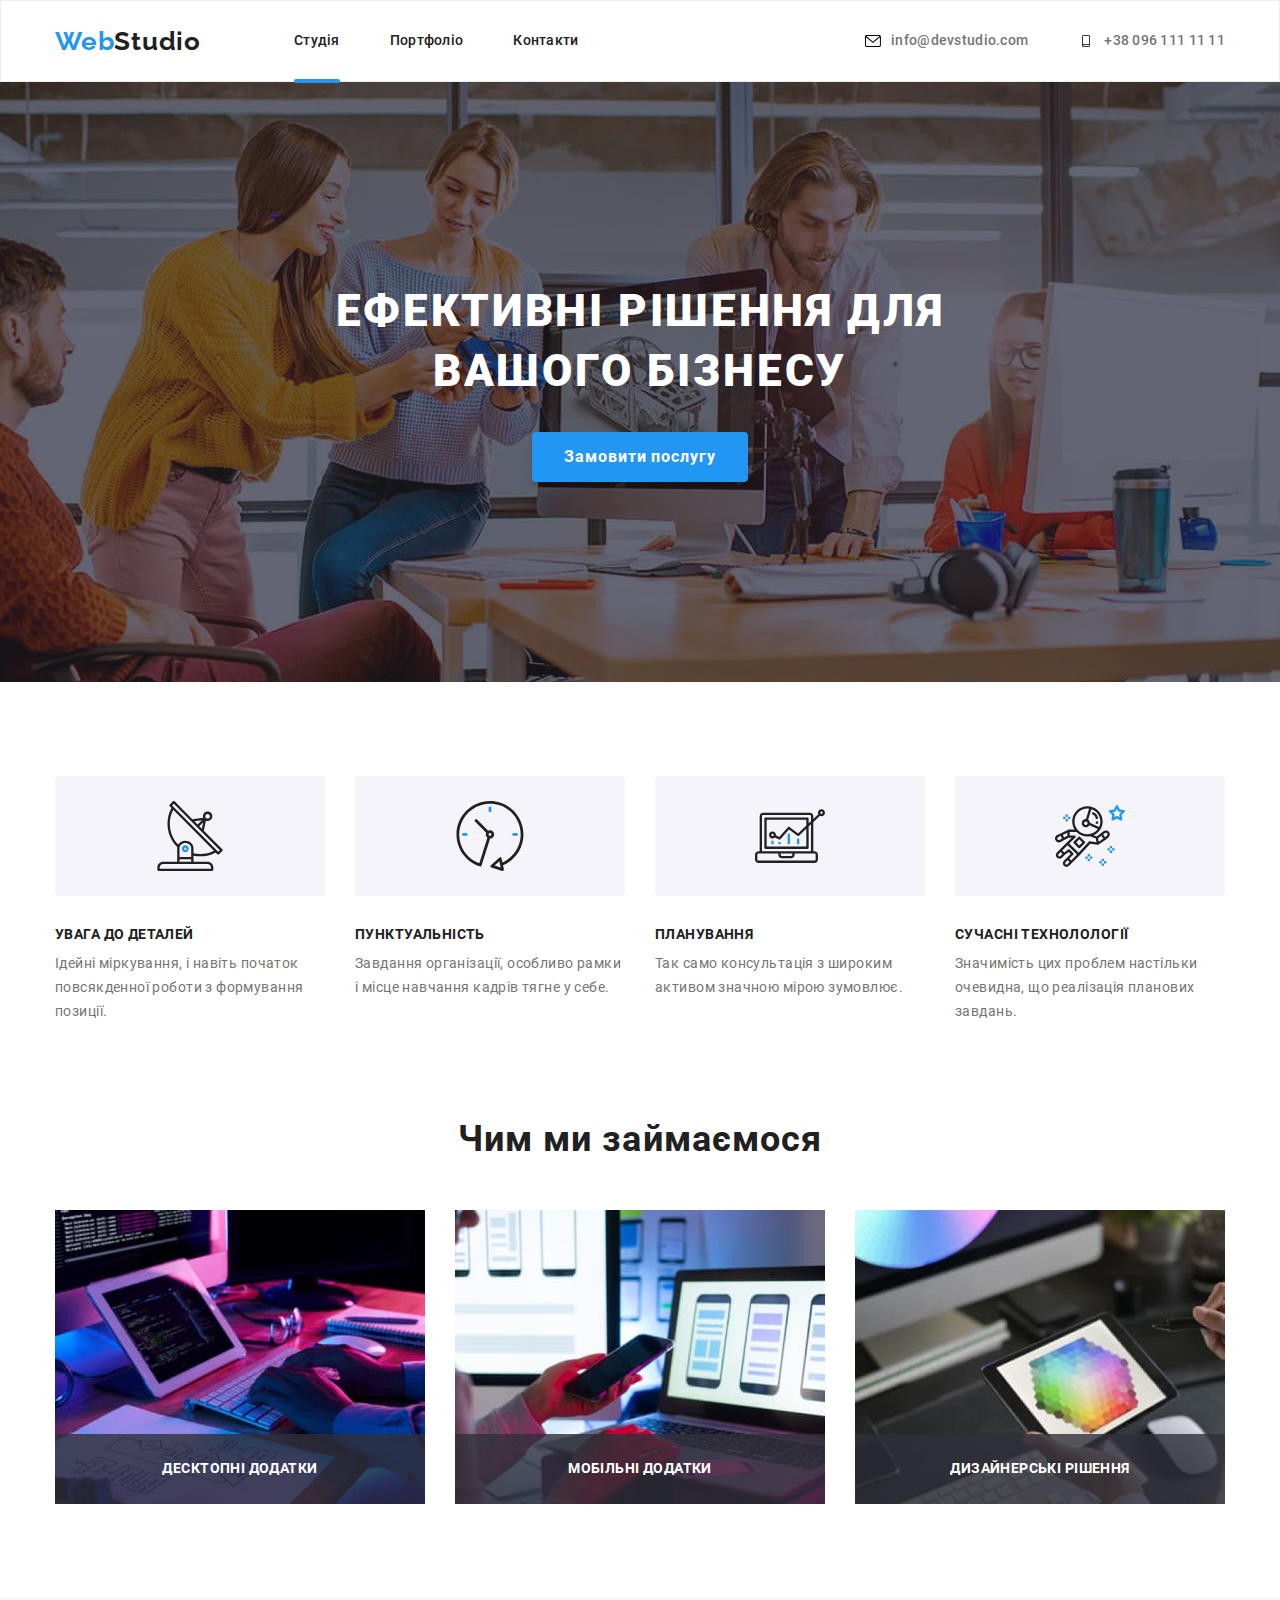
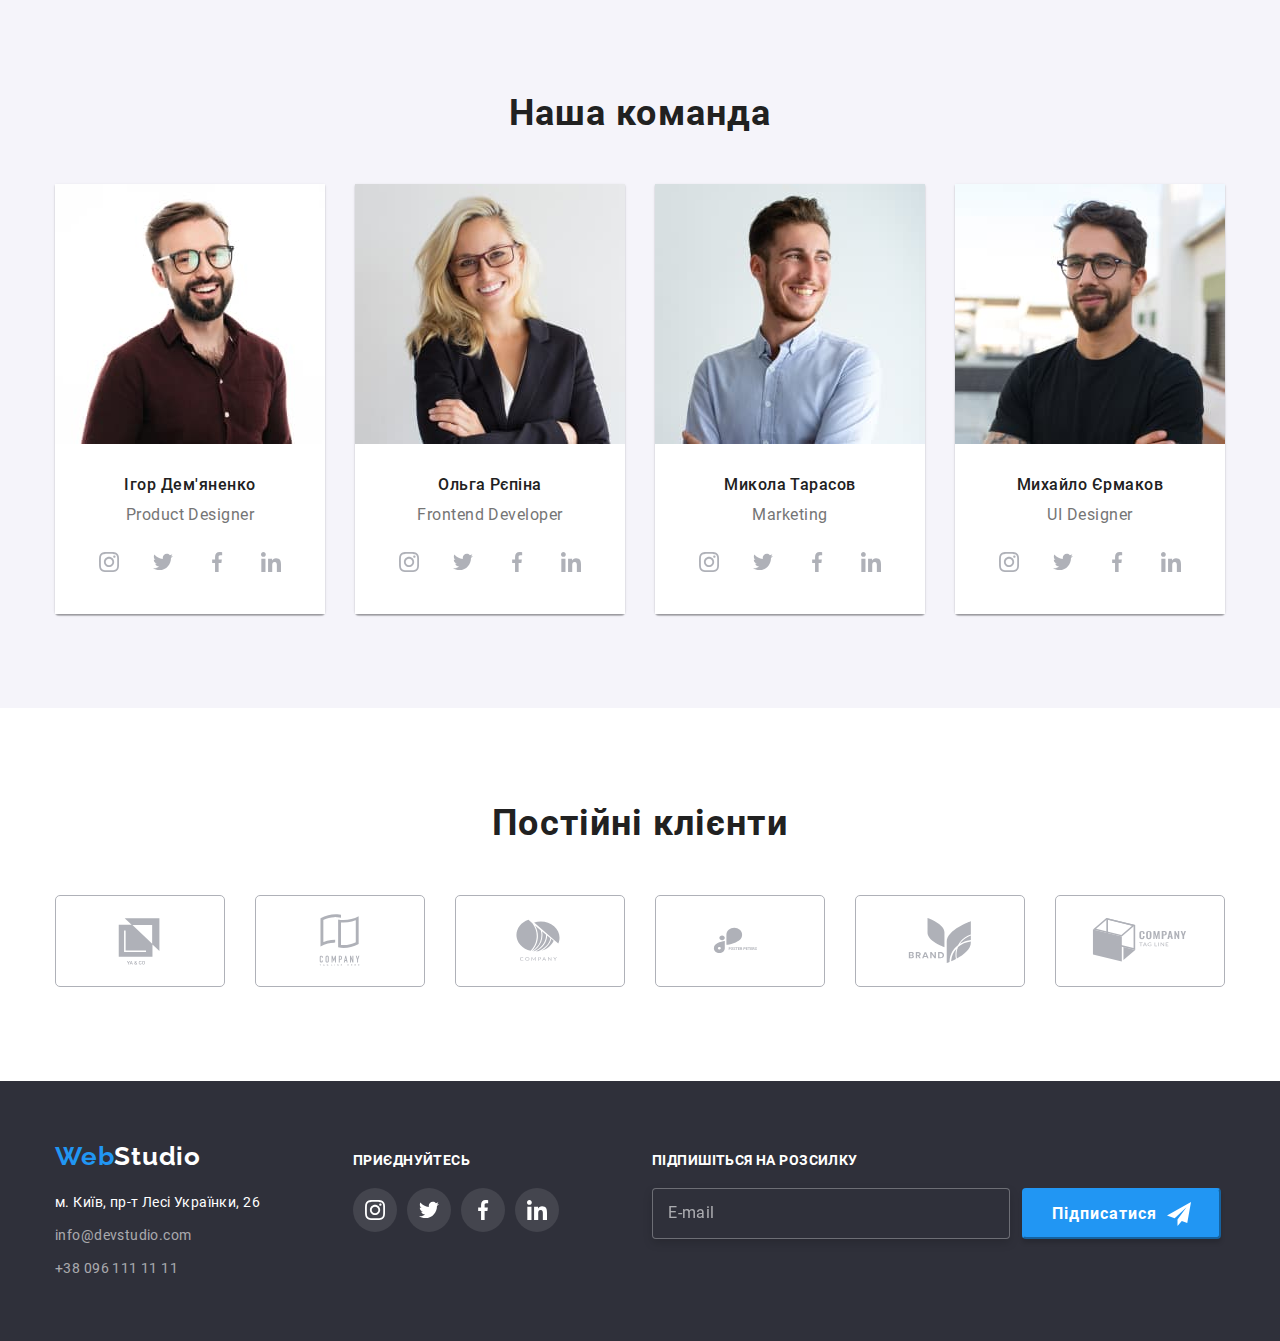
==== commit 78d8517a: "add font" ====
--- a/index.html
+++ b/index.html
@@ -26,24 +26,27 @@
           <!-- Навигация сайта-->
           <ul class="site-nav__list list">
             <li class="site-nav__item">
-              <a href="./index.html" class="link current">Студія</a>
-            </li>
-            <li class="site-nav__item"><a href="./portfolio.html" class="link">Портфоліо</a></li>
-            <li class="site-nav__item"><a href="/" class="link">Контакти</a></li>
+              <a href="./index.html" class="site-nav__link link current">Студія</a>
+            </li>
+            <li class="site-nav__item">
+              <a href="./portfolio.html" class="ite-nav__link link">Портфоліо</a>
+            </li>
+            <li class="site-nav__item"><a href="/" class="site-nav__link link">Контакти</a></li>
           </ul>
         </nav>
+
         <!-- Контакты -->
         <ul class="contact-list list">
-          <li class="contact-list-item">
+          <li class="contact-list__item">
             <a href="mailto:info@devstudio.com" class="link">
-              <svg width="16" height="12" class="contact-icon">
+              <svg width="16" height="12" class="contact-list__icon">
                 <use href="./images/svg/icons.svg#icon-email"></use></svg
               >info@devstudio.com</a
             >
           </li>
-          <li class="contact-list-item">
+          <li class="contact-list__item">
             <a href="tel:+380961111111" class="link">
-              <svg width="16" height="12" class="contact-icon">
+              <svg width="16" height="12" class="contact-list__icon">
                 <use href="./images/svg/icons.svg#icon-phone"></use></svg
               >+38 096 111 11 11</a
             >
@@ -54,7 +57,6 @@
 
     <main>
       <!-- Герой -->
-
       <section class="hero">
         <div class="container">
           <h1 class="section-title">Ефективні рішення для вашого бізнесу</h1>
@@ -68,45 +70,47 @@
         <div class="container">
           <h2 class="section-title visually-hidden">Наші переваги</h2>
           <ul class="benefits-list list">
-            <li class="benefits-item">
-              <div class="benefits-icon">
+            <li class="benefits-list__item">
+              <div class="benefits-list__icon">
                 <svg width="70" height="70">
                   <use href="./images/svg/icons.svg#icon-antenna"></use>
                 </svg>
               </div>
-              <h3 class="title">Увага до деталей</h3>
-              <p class="descr">
+              <h3 class="benefits-list__title">Увага до деталей</h3>
+              <p class="benefits-list__description">
                 Ідейні міркування, і навіть початок повсякденної роботи з формування позиції.
               </p>
             </li>
-            <li class="benefits-item">
-              <div class="benefits-icon">
+            <li class="benefits-list__item">
+              <div class="benefits-list__icon">
                 <svg width="70" height="70">
                   <use href="./images/svg/icons.svg#icon-clock"></use>
                 </svg>
               </div>
-              <h3 class="title">Пунктуальність</h3>
-              <p class="descr">
+              <h3 class="benefits-list__title">Пунктуальність</h3>
+              <p class="benefits-list__description">
                 Завдання організації, особливо рамки і місце навчання кадрів тягне у себе.
               </p>
             </li>
-            <li class="benefits-item">
-              <div class="benefits-icon">
+            <li class="benefits-list__item">
+              <div class="benefits-list__icon">
                 <svg width="70" height="70">
                   <use href="./images/svg/icons.svg#icon-diagram"></use>
                 </svg>
               </div>
-              <h3 class="title">Планування</h3>
-              <p class="descr">Так само консультація з широким активом значною мірою зумовлює.</p>
-            </li>
-            <li class="benefits-item">
-              <div class="benefits-icon">
+              <h3 class="benefits-list__title">Планування</h3>
+              <p class="benefits-list__description">
+                Так само консультація з широким активом значною мірою зумовлює.
+              </p>
+            </li>
+            <li class="benefits-list__item">
+              <div class="benefits-list__icon">
                 <svg width="70" height="70">
                   <use href="./images/svg/icons.svg#icon-astronaut"></use>
                 </svg>
               </div>
-              <h3 class="title">Сучасні Технолології</h3>
-              <p class="descr">
+              <h3 class="benefits-list__title">Сучасні Технолології</h3>
+              <p class="benefits-list__description">
                 Значимість цих проблем настільки очевидна, що реалізація планових завдань.
               </p>
             </li>
@@ -120,17 +124,17 @@
         <div class="container">
           <h2 class="section-title">Чим ми займаємося</h2>
           <ul class="about-list list">
-            <li class="about-item">
+            <li class="about-list__item">
               <img src="./images/img.jpg" width="370" alt="чоловік пише код" />
-              <p class="about-item-descr">Десктопні додатки</p>
-            </li>
-            <li class="about-item">
+              <p class="about-list__description">Десктопні додатки</p>
+            </li>
+            <li class="about-list__item">
               <img src="./images/img1.jpg" width="370" alt="мобільні інтерфейси" />
-              <p class="about-item-descr">Мобільні додатки</p>
-            </li>
-            <li class="about-item">
+              <p class="about-list__description">Мобільні додатки</p>
+            </li>
+            <li class="about-list__item">
               <img src="./images/img2.jpg" width="370" alt="людина обірає колір" />
-              <p class="about-item-descr">Дизайнерські рішення</p>
+              <p class="about-list__description">Дизайнерські рішення</p>
             </li>
           </ul>
         </div>
--- a/css/main.min.css
+++ b/css/main.min.css
@@ -1 +1 @@
-body{background-color:#fff;font-family:"Roboto",sans-serif;color:#212121}.container{max-width:100%;width:1200px;margin:0 auto;padding-left:15px;padding-right:15px}.list{list-style-type:none;margin:0;padding:0}.link{text-decoration:none}ul{padding:0;margin:0}img{display:block;max-width:100%;height:auto}p{margin:0}.visually-hidden{position:absolute;white-space:nowrap;width:1px;height:1px;overflow:hidden;border:0;padding:0;clip:rect(0 0 0 0);-webkit-clip-path:inset(50%);clip-path:inset(50%);margin:-1px}.section-title{font-weight:700;font-size:36px;line-height:1.17;text-align:center;letter-spacing:.03em;color:var(--primary-text-color--);margin-top:0px}/*! modern-normalize v1.1.0 | MIT License | https://github.com/sindresorhus/modern-normalize */*,::before,::after{box-sizing:border-box}html{line-height:1.15;-webkit-text-size-adjust:100%;-moz-tab-size:4;-o-tab-size:4;tab-size:4}body{margin:0;font-family:system-ui,-apple-system,"Segoe UI",Roboto,Helvetica,Arial,sans-serif,"Apple Color Emoji","Segoe UI Emoji"}hr{height:0;color:inherit}abbr[title]{-webkit-text-decoration:underline dotted;text-decoration:underline dotted}b,strong{font-weight:bolder}code,kbd,samp,pre{font-family:ui-monospace,SFMono-Regular,Consolas,"Liberation Mono",Menlo,monospace;font-size:1em}small{font-size:80%}sub,sup{font-size:75%;line-height:0;position:relative;vertical-align:baseline}sub{bottom:-0.25em}sup{top:-0.5em}table{text-indent:0;border-color:inherit}button,input,optgroup,select,textarea{font-family:inherit;font-size:100%;line-height:1.15;margin:0}button,select{text-transform:none}button,[type=button],[type=reset],[type=submit]{-webkit-appearance:button}::-moz-focus-inner{border-style:none;padding:0}:-moz-focusring{outline:1px dotted ButtonText}:-moz-ui-invalid{box-shadow:none}legend{padding:0}progress{vertical-align:baseline}::-webkit-inner-spin-button,::-webkit-outer-spin-button{height:auto}[type=search]{-webkit-appearance:textfield;outline-offset:-2px}::-webkit-search-decoration{-webkit-appearance:none}::-webkit-file-upload-button{-webkit-appearance:button;font:inherit}summary{display:list-item}.about{padding-bottom:94px}.about .section-title{margin-bottom:50px}.about-list{display:flex;justify-content:space-between}.about-item{position:relative}.about-item-descr{position:absolute;bottom:0;display:inline-block;width:100%;padding:27px 0;margin:0;font-weight:700;font-size:14px;line-height:1.14;letter-spacing:.03em;text-transform:uppercase;text-align:center;color:#fff;background-color:rgba(47,48,58,.8)}.benefits{padding-top:94px;padding-bottom:94px}.visually-hidden{position:absolute;white-space:nowrap;width:1px;height:1px;overflow:hidden;border:0;padding:0;clip:rect(0 0 0 0);-webkit-clip-path:inset(50%);clip-path:inset(50%);margin:-1px}.benefits-list{display:flex;justify-content:space-between}.benefits .benefits-item{width:250px}.benefits-icon{width:270px;height:120px;margin-bottom:30px;background-color:#f5f4fa;display:flex;align-items:center;justify-content:center;border-radius:4px}.benefits-list .title{font-weight:700;font-size:14px;line-height:1.17;letter-spacing:.03em;text-transform:uppercase;color:#212121;margin-bottom:10px;margin-top:0}.benefits-list .descr{font-size:14px;line-height:1.7;letter-spacing:.03em;color:#757575;margin-bottom:0;margin-top:0}.button-list{list-style-type:none;display:flex;gap:8px;justify-content:center;margin-top:0;margin-bottom:50px;padding-left:0px}.button-filter{font-family:inherit;font-weight:500;font-size:16px;line-height:1.62;text-align:center;letter-spacing:.03em;color:var(--primary-text-color--);background-color:#f5f4fa;cursor:pointer;border:1px solid rgba(0,0,0,0);border-radius:4px;padding:6px 22px;transition:color 250ms,background-color 250ms,box-shadow 250ms cubic-bezier(0.4, 0, 0.2, 1)}.button-filter:hover,.button-filter:focus{color:#fff;background-color:var(--accent-color--);box-shadow:0px 3px 1px rgba(0,0,0,.1),0px 1px 2px rgba(0,0,0,.08),0px 2px 2px rgba(0,0,0,.12)}.card-list{display:flex;flex-wrap:wrap;gap:30px;padding-left:0px;margin:0 -30px -30px 0}.card-item{background:#fff;width:370px}.product-thumb{position:relative;overflow:hidden}.product-overlay{position:absolute;top:0;left:0;width:100%;height:100%;background-color:rgba(33,150,243,.9);font-size:18px;line-height:1.55;letter-spacing:.03em;color:#fff;padding:63px 24px;transform:translateY(100%);transition:transform 250ms cubic-bezier(0.4, 0, 0.2, 1)}.card-link:hover .product-overlay,.card-link:focus .product-overlay{transform:translateY(0)}.card-item .card-text{padding:20px 24px;background:#fff;border:1px solid #eee;border-top:none}.card-title{font-weight:700;font-size:18px;line-height:2;letter-spacing:.06em;color:#212121;margin-top:0;margin-bottom:4px}.card-descr{font-size:16px;line-height:1.87;letter-spacing:.03em;color:#757575;margin:0;padding:0}.card-link:hover,.card-link:focus{display:block;box-shadow:0px 1px 1px rgba(0,0,0,.12),0px 4px 4px rgba(0,0,0,.06),1px 4px 6px rgba(0,0,0,.16);transition:box-shadow 250ms cubic-bezier(0.4, 0, 0.2, 1)}.clients{padding:94px 0 94px}.section-title{margin-bottom:50px}.clients-list{display:flex;align-items:center;justify-content:center;gap:30px}.clients-box{width:170px;height:92px;border:1px solid #afb1b8;border-radius:5px;display:flex;align-items:center;justify-content:center;fill:#afb1b8;transition-property:border-color,fill;transition-duration:250ms;transition-timing-function:cubic-bezier(0.4, 0, 0.2, 1)}.clients-box:hover,.clients-box:focus{border-color:#2196f3;fill:#2196f3}.backdrop{position:fixed;top:0;left:0;width:100%;height:100%;background-color:rgba(0,0,0,.2);opacity:1;transition:opacity 250ms cubic-bezier(0.4, 0, 0.2, 1);display:flex;align-items:center;justify-content:center;overflow:scroll}.is-hidden{opacity:0;pointer-events:none;visibility:hidden;scale:0}.backdrop.is-hidden .modal{scale:0}.backdrop .modal{position:absolute;width:528px;min-height:581px;padding:40px;background-color:#fff;box-shadow:0px 1px 3px rgba(0,0,0,.12),0px 1px 1px rgba(0,0,0,.14),0px 2px 1px rgba(0,0,0,.2);border-radius:4px;scale:1;transition:scale 250ms cubic-bezier(0.4, 0, 0.2, 1)}.btn-modal{position:absolute;top:8px;right:8px;display:flex;align-items:center;justify-content:center;width:30px;height:30px;border-radius:50%;cursor:pointer;background:rgba(0,0,0,0);border:1px solid rgba(0,0,0,.1);transition:border-color 250ms cubic-bezier(0.4, 0, 0.2, 1),fill 250ms cubic-bezier(0.4, 0, 0.2, 1)}.btn-modal:hover,.btn-modal:focus{border-color:#2196f3;fill:#2196f3}body.modal-open{overflow:hidden}.form-modal__title{margin-bottom:12px;font-weight:700;font-size:20px;line-height:23px;text-align:center;letter-spacing:.03em;color:#212121}.form-callback__label{display:block;font-weight:400;font-size:12px;line-height:14px;letter-spacing:.01em;color:#757575;margin-bottom:4px;cursor:pointer}.form-callback__field{position:relative;margin-bottom:10px}.form-callback__input{height:40px;width:100%;padding:0 10px 0 42px;border:1px solid rgba(33,33,33,.2);border-radius:4px}.form-callback__field::-moz-placeholder{font-weight:400;font-size:12px;line-height:14px;letter-spacing:.01em;color:rgba(117,117,117,.5)}.form-callback__field:-ms-input-placeholder{font-weight:400;font-size:12px;line-height:14px;letter-spacing:.01em;color:rgba(117,117,117,.5)}.form-callback__field::placeholder{font-weight:400;font-size:12px;line-height:14px;letter-spacing:.01em;color:rgba(117,117,117,.5)}.form-callback__icon{position:absolute;top:50%;left:15px;transform:translateY(-50%)}.form-callback__input:hover{border-color:#2196f3;transition:border-color 250ms cubic-bezier(0.4, 0, 0.2, 1)}.form-callback__field:hover .form-icon{fill:#2196f3;transition:fill 250ms cubic-bezier(0.4, 0, 0.2, 1)}.form-callback__input:focus{border-color:#2196f3;outline:none}.form-callback__input:focus+.form-callback__icon{fill:#2196f3}.form-callback__comment{width:100%;height:120px;margin-bottom:20px;padding:12px 16px;border:1px solid rgba(33,33,33,.2);border-radius:4px;resize:none}.form-callback__comment:hover,.form-callback__comment:focus{border-color:#2196f3;outline:none}.terms{display:flex;justify-content:center;align-items:baseline;margin-bottom:30px;position:relative}.checkbox-input{-webkit-appearance:none;-moz-appearance:none;appearance:none}.checkbox-label{position:relative;padding-left:31px;font-weight:400;font-size:14px;line-height:24px;letter-spacing:.03em;color:#757575;cursor:pointer}.icon-check{position:absolute;top:50%;left:0;transform:translateY(-50%);fill:rgba(0,0,0,0);border:2px solid #212121;border-radius:2px}.checkbox-input:checked+.icon-check{fill:#fff;background-color:#2196f3;border:none}.terms-of-link{font-weight:400;font-size:14px;line-height:24px;letter-spacing:.03em;color:#2196f3}.form-callback__btn{margin:0 auto;display:block;width:200px;padding:10px 0;background:#2196f3;box-shadow:0px 4px 4px rgba(0,0,0,.15);border-radius:4px;border:none;font-weight:700;font-size:16px;line-height:1.87;letter-spacing:.06em;cursor:pointer;color:#fff;transition:background-color 250ms cubic-bezier(0.4, 0, 0.2, 1)}.form-callback-btn:hover,.form-callback-btn:focus{background-color:#188ce8}.portfolio{padding-bottom:94px;padding-top:94px}.page-header{border-bottom:#ececec;border:1px solid #ececec}.page-header .container{display:flex;align-items:center}.site-nav{display:flex;align-items:center}.site-logo{color:#2196f3;font-family:"Raleway",sans-serif;font-weight:700;font-size:26px;line-height:1.19;letter-spacing:.03em}.site-logo__studio{color:#212121}.site-nav__list{display:flex;gap:50px;margin-left:93px}.site-nav__item{position:relative}.site-nav__item .link{display:block;padding:32px 0;text-decoration:none;color:#212121;font-weight:500;font-size:14px;line-height:1.14;letter-spacing:.02em;transition:color 250ms cubic-bezier(0.4, 0, 0.2, 1)}.site-nav__item .current::after{position:absolute;bottom:-2px;left:0;content:"";display:inline-block;width:100%;height:4px;background:#2196f3;border-radius:2px;opacity:1}.contact-list{display:flex;gap:50px;margin-left:auto;align-items:center}.contact-list .link{display:flex;align-items:center;gap:10px;text-decoration:none;font-weight:500;font-size:14px;line-height:1.14;letter-spacing:.02em;color:#757575;padding:32px 0;transition:color 250ms cubic-bezier(0.4, 0, 0.2, 1)}.site-nav__list .link:hover,.contact-list .link:hover,.site-nav__list .link:focus,.contact-list .link:focus{color:#2196f3;fill:currentColor}.site-nav-list .current{color:#2196f3}.hero{background-image:linear-gradient(to right, rgba(47, 48, 58, 0.4), rgba(47, 48, 58, 0.4)),url(../images/hero-Img.jpg);background-size:cover;background-position:center;background-repeat:no-repeat;background-color:#2196f3;text-align:center;height:600px;padding-top:200px;padding-bottom:200px;max-width:1600px;margin:0 auto}.hero .section-title{width:700px;font-weight:900;font-size:44px;line-height:1.36;text-align:center;letter-spacing:.06em;text-transform:uppercase;color:#fff;margin:0 auto 30px auto;margin-bottom:30px}.hero-button{font-family:inherit;font-weight:700;font-size:16px;line-height:1.87;text-align:center;letter-spacing:.06em;color:#fff;background-color:#2196f3;padding:10px 32px;border-radius:4px;border:0;box-shadow:0px 4px 4px rgba(0,0,0,.15);cursor:pointer;transition:background-color 250ms cubic-bezier(0.4, 0, 0.2, 1)}.hero-button:hover,.hero-button:focus{background-color:#188ce8}.footer{background-color:#2f303a;padding-top:60px;padding-bottom:60px}.footer>.container{display:flex;align-items:baseline;gap:93px}.footer-logo{color:#2196f3;text-decoration:none;font-family:"Raleway",sans-serif;font-weight:700;font-size:26px;line-height:1.17;letter-spacing:.03em;display:inline-block;margin-top:0;margin-bottom:20px}.footer-logo-studio{color:#fff;margin-top:0}.footer-nav-list{margin-top:0;margin-bottom:0}.footer .footer-nav-item:not(:last-child){margin-bottom:9px}.footer .link{font-style:normal;text-decoration:none;font-size:14px;line-height:1.71;letter-spacing:.03em;color:rgba(255,255,255,.6);display:inline-block;margin-top:0;transition:color 250ms cubic-bezier(0.4, 0, 0.2, 1)}.address .link-address{font-style:normal;font-weight:400;font-size:14px;line-height:1.71;letter-spacing:.03em;color:#fff;text-decoration:none;margin-top:0;transition:color 250ms cubic-bezier(0.4, 0, 0.2, 1)}.address .link-address:hover,.footer-nav-list .link:hover,.footer-nav-list .link:focus{color:#2196f3}.footer-social-title{font-weight:700;font-size:14px;line-height:1.14;letter-spacing:.03em;text-transform:uppercase;color:#fff;margin:0;margin-bottom:20px}.footer-social-list{display:flex;align-items:center;justify-content:center;gap:10px}.footer-social-item{width:44px;height:44px;border-radius:50%;display:flex;align-items:center;justify-content:center;background-color:rgba(255,255,255,.1);fill:#fff;transition-property:background-color;transition-duration:250ms;transition-timing-function:cubic-bezier(0.4, 0, 0.2, 1)}.footer-social-item:hover,.footer-social-item:focus{background-color:#2196f3}.subscribe-form{display:flex}.form-descr{font-weight:700;font-size:14px;line-height:1.14;letter-spacing:.03em;text-transform:uppercase;color:#fff;margin-bottom:20px}.subscribe-form-input{margin-right:12px;padding:15px;width:358px;background-color:#2f303a;border:1px solid rgba(255,255,255,.3);filter:drop-shadow(0px 4px 4px rgba(0, 0, 0, 0.15));border-radius:4px}.subscribe-form-input::-moz-placeholder{font-weight:400;font-size:16px;line-height:1.25px;letter-spacing:.03em;color:rgba(255,255,255,.6)}.subscribe-form-input:-ms-input-placeholder{font-weight:400;font-size:16px;line-height:1.25px;letter-spacing:.03em;color:rgba(255,255,255,.6)}.subscribe-form-input::placeholder{font-weight:400;font-size:16px;line-height:1.25px;letter-spacing:.03em;color:rgba(255,255,255,.6)}.subscribe-form-btn{display:flex;align-items:center;gap:10px;background:#2196f3;box-shadow:0px 4px 4px rgba(0,0,0,.15);border-radius:4px;border-color:#2196f3;padding:10px 28px 10px 28px;font-weight:700;font-size:16px;line-height:1.25;letter-spacing:.06em;color:#fff;cursor:pointer;transition:background-color 250ms cubic-bezier(0.4, 0, 0.2, 1)}.subscribe-form-btn:hover,.subscribe-form-btn:focus{background-color:#188ce8}.icon-send{fill:#fff}.team{padding-top:94px;padding-bottom:94px;background:#f5f4fa}.team .section-title{margin-bottom:50px}.team-list{display:flex;justify-content:space-between}.team .title{font-weight:500;font-size:16px;line-height:1.35;text-align:center;letter-spacing:.03em;color:#212121;margin-top:0;margin-bottom:10px}.team .descr{font-size:16px;line-height:1.18;text-align:center;letter-spacing:.03em;color:#757575;margin-top:0;margin-bottom:16px}.team-card-text{background-color:#fff;padding:30px}.team-list-item{background-color:#fff;box-shadow:0px 1px 3px rgba(0,0,0,.12),0px 1px 1px rgba(0,0,0,.14),0px 2px 1px rgba(0,0,0,.2);border-radius:0px 0px 4px 4px}.social-list{display:flex;gap:10px;align-items:center;justify-content:center}.social-link{width:44px;height:44px;border-radius:50%;display:flex;align-items:center;justify-content:center;fill:#afb1b8;background-color:#fff;transition-property:background-color,fill;transition-duration:250ms;transition-timing-function:cubic-bezier(0.4, 0, 0.2, 1)}.social-link:hover,.social-link:focus{background-color:#2196f3;fill:#fff}/*# sourceMappingURL=main.min.css.map */+/*! modern-normalize v1.1.0 | MIT License | https://github.com/sindresorhus/modern-normalize */*,::before,::after{box-sizing:border-box}html{line-height:1.15;-webkit-text-size-adjust:100%;-moz-tab-size:4;-o-tab-size:4;tab-size:4}body{margin:0;font-family:system-ui,-apple-system,"Segoe UI",Roboto,Helvetica,Arial,sans-serif,"Apple Color Emoji","Segoe UI Emoji"}hr{height:0;color:inherit}abbr[title]{-webkit-text-decoration:underline dotted;text-decoration:underline dotted}b,strong{font-weight:bolder}code,kbd,samp,pre{font-family:ui-monospace,SFMono-Regular,Consolas,"Liberation Mono",Menlo,monospace;font-size:1em}small{font-size:80%}sub,sup{font-size:75%;line-height:0;position:relative;vertical-align:baseline}sub{bottom:-0.25em}sup{top:-0.5em}table{text-indent:0;border-color:inherit}button,input,optgroup,select,textarea{font-family:inherit;font-size:100%;line-height:1.15;margin:0}button,select{text-transform:none}button,[type=button],[type=reset],[type=submit]{-webkit-appearance:button}::-moz-focus-inner{border-style:none;padding:0}:-moz-focusring{outline:1px dotted ButtonText}:-moz-ui-invalid{box-shadow:none}legend{padding:0}progress{vertical-align:baseline}::-webkit-inner-spin-button,::-webkit-outer-spin-button{height:auto}[type=search]{-webkit-appearance:textfield;outline-offset:-2px}::-webkit-search-decoration{-webkit-appearance:none}::-webkit-file-upload-button{-webkit-appearance:button;font:inherit}summary{display:list-item}.visually-hidden{position:absolute;white-space:nowrap;width:1px;height:1px;overflow:hidden;border:0;padding:0;clip:rect(0 0 0 0);-webkit-clip-path:inset(50%);clip-path:inset(50%);margin:-1px}body{background-color:#fff;font-family:"Roboto",sans-serif;color:#212121}.container{max-width:100%;width:1200px;margin:0 auto;padding-left:15px;padding-right:15px}.list{list-style-type:none;margin:0;padding:0}.link{text-decoration:none}ul{padding:0;margin:0}img{display:block;max-width:100%;height:auto}p{margin:0}.visually-hidden{position:absolute;white-space:nowrap;width:1px;height:1px;overflow:hidden;border:0;padding:0;clip:rect(0 0 0 0);-webkit-clip-path:inset(50%);clip-path:inset(50%);margin:-1px}.section-title{font-weight:700;font-size:36px;line-height:1.17;text-align:center;letter-spacing:.03em;color:var(--primary-text-color--);margin-top:0px}@font-face{font-family:"Raleway";font-style:normal;font-weight:400;src:url("../fonts/raleway-v28-latin_cyrillic-regular.eot");src:local(""),url("../fonts/raleway-v28-latin_cyrillic-regular.eot?#iefix") format("embedded-opentype"),url("../fonts/raleway-v28-latin_cyrillic-regular.woff2") format("woff2"),url("../fonts/raleway-v28-latin_cyrillic-regular.woff") format("woff"),url("../fonts/raleway-v28-latin_cyrillic-regular.ttf") format("truetype"),url("../fonts/raleway-v28-latin_cyrillic-regular.svg#Raleway") format("svg")}@font-face{font-family:"Raleway";font-style:normal;font-weight:500;src:url("../fonts/raleway-v28-latin_cyrillic-500.eot");src:local(""),url("../fonts/raleway-v28-latin_cyrillic-500.eot?#iefix") format("embedded-opentype"),url("../fonts/raleway-v28-latin_cyrillic-500.woff2") format("woff2"),url("../fonts/raleway-v28-latin_cyrillic-500.woff") format("woff"),url("../fonts/raleway-v28-latin_cyrillic-500.ttf") format("truetype"),url("../fonts/raleway-v28-latin_cyrillic-500.svg#Raleway") format("svg")}@font-face{font-family:"Raleway";font-style:normal;font-weight:700;src:url("../fonts/raleway-v28-latin_cyrillic-700.eot");src:local(""),url("../fonts/raleway-v28-latin_cyrillic-700.eot?#iefix") format("embedded-opentype"),url("../fonts/raleway-v28-latin_cyrillic-700.woff2") format("woff2"),url("../fonts/raleway-v28-latin_cyrillic-700.woff") format("woff"),url("../fonts/raleway-v28-latin_cyrillic-700.ttf") format("truetype"),url("../fonts/raleway-v28-latin_cyrillic-700.svg#Raleway") format("svg")}@font-face{font-family:"Raleway";font-style:normal;font-weight:900;src:url("../fonts/raleway-v28-latin_cyrillic-900.eot");src:local(""),url("../fonts/raleway-v28-latin_cyrillic-900.eot?#iefix") format("embedded-opentype"),url("../fonts/raleway-v28-latin_cyrillic-900.woff2") format("woff2"),url("../fonts/raleway-v28-latin_cyrillic-900.woff") format("woff"),url("../fonts/raleway-v28-latin_cyrillic-900.ttf") format("truetype"),url("../fonts/raleway-v28-latin_cyrillic-900.svg#Raleway") format("svg")}@font-face{font-family:"Roboto";font-style:normal;font-weight:300;src:url("../fonts/roboto-v30-latin_cyrillic-300.eot");src:local(""),url("../fonts/roboto-v30-latin_cyrillic-300.eot?#iefix") format("embedded-opentype"),url("../fonts/roboto-v30-latin_cyrillic-300.woff2") format("woff2"),url("../fonts/roboto-v30-latin_cyrillic-300.woff") format("woff"),url("../fonts/roboto-v30-latin_cyrillic-300.ttf") format("truetype"),url("../fonts/roboto-v30-latin_cyrillic-300.svg#Roboto") format("svg")}@font-face{font-family:"Roboto";font-style:normal;font-weight:400;src:url("../fonts/roboto-v30-latin_cyrillic-regular.eot");src:local(""),url("../fonts/roboto-v30-latin_cyrillic-regular.eot?#iefix") format("embedded-opentype"),url("../fonts/roboto-v30-latin_cyrillic-regular.woff2") format("woff2"),url("../fonts/roboto-v30-latin_cyrillic-regular.woff") format("woff"),url("../fonts/roboto-v30-latin_cyrillic-regular.ttf") format("truetype"),url("../fonts/roboto-v30-latin_cyrillic-regular.svg#Roboto") format("svg")}@font-face{font-family:"Roboto";font-style:normal;font-weight:500;src:url("../fonts/roboto-v30-latin_cyrillic-500.eot");src:local(""),url("../fonts/roboto-v30-latin_cyrillic-500.eot?#iefix") format("embedded-opentype"),url("../fonts/roboto-v30-latin_cyrillic-500.woff2") format("woff2"),url("../fonts/roboto-v30-latin_cyrillic-500.woff") format("woff"),url("../fonts/roboto-v30-latin_cyrillic-500.ttf") format("truetype"),url("../fonts/roboto-v30-latin_cyrillic-500.svg#Roboto") format("svg")}@font-face{font-family:"Roboto";font-style:normal;font-weight:700;src:url("../fonts/roboto-v30-latin_cyrillic-700.eot");src:local(""),url("../fonts/roboto-v30-latin_cyrillic-700.eot?#iefix") format("embedded-opentype"),url("../fonts/roboto-v30-latin_cyrillic-700.woff2") format("woff2"),url("../fonts/roboto-v30-latin_cyrillic-700.woff") format("woff"),url("../fonts/roboto-v30-latin_cyrillic-700.ttf") format("truetype"),url("../fonts/roboto-v30-latin_cyrillic-700.svg#Roboto") format("svg")}@font-face{font-family:"Roboto";font-style:normal;font-weight:900;src:url("../fonts/roboto-v30-latin_cyrillic-900.eot");src:local(""),url("../fonts/roboto-v30-latin_cyrillic-900.eot?#iefix") format("embedded-opentype"),url("../fonts/roboto-v30-latin_cyrillic-900.woff2") format("woff2"),url("../fonts/roboto-v30-latin_cyrillic-900.woff") format("woff"),url("../fonts/roboto-v30-latin_cyrillic-900.ttf") format("truetype"),url("../fonts/roboto-v30-latin_cyrillic-900.svg#Roboto") format("svg")}.about{padding-bottom:94px}.about .section-title{margin-bottom:50px}.about-list{display:flex;justify-content:space-between}.about-list__item{position:relative}.about-list__description{position:absolute;bottom:0;display:inline-block;width:100%;padding:27px 0;margin:0;font-weight:700;font-size:14px;line-height:1.14;letter-spacing:.03em;text-transform:uppercase;text-align:center;color:#fff;background-color:rgba(47,48,58,.8)}.benefits{padding-top:94px;padding-bottom:94px}.benefits-list{display:flex;justify-content:space-between;gap:30px}.benefits-list__icon{width:270px;height:120px;margin-bottom:30px;background-color:#f5f4fa;display:flex;align-items:center;justify-content:center;border-radius:4px}.benefits-list__title{font-weight:700;font-size:14px;line-height:1.17;letter-spacing:.03em;text-transform:uppercase;color:#212121;margin-bottom:10px;margin-top:0}.benefits-list__description{font-size:14px;line-height:1.7;letter-spacing:.03em;color:#757575;margin-bottom:0;margin-top:0}.button-list{list-style-type:none;display:flex;gap:8px;justify-content:center;margin-top:0;margin-bottom:50px;padding-left:0px}.button-list__button{font-family:inherit;font-weight:500;font-size:16px;line-height:1.62;text-align:center;letter-spacing:.03em;color:var(--primary-text-color--);background-color:#f5f4fa;cursor:pointer;border:1px solid rgba(0,0,0,0);border-radius:4px;padding:6px 22px;transition:color 250ms,background-color 250ms,box-shadow 250ms cubic-bezier(0.4, 0, 0.2, 1)}.button-list__button:hover{color:#fff;background-color:#2196f3;box-shadow:0px 3px 1px rgba(0,0,0,.1),0px 1px 2px rgba(0,0,0,.08),0px 2px 2px rgba(0,0,0,.12)}.button-list__button:focus{color:#fff;background-color:#2196f3;box-shadow:0px 3px 1px rgba(0,0,0,.1),0px 1px 2px rgba(0,0,0,.08),0px 2px 2px rgba(0,0,0,.12)}.grid{display:flex;flex-wrap:wrap;gap:30px;padding-left:0px;margin:0 -30px -30px 0}.grid-item{background:#fff;width:370px}.grid-item .grid-item:hover,.grid-item .grid-item:focus{box-shadow:0px 1px 1px rgba(0,0,0,.12),0px 4px 4px rgba(0,0,0,.06),1px 4px 6px rgba(0,0,0,.16);transition:box-shadow 250ms cubic-bezier(0.4, 0, 0.2, 1)}.product{position:relative;overflow:hidden}.product-overlay{position:absolute;top:0;left:0;width:100%;height:100%;background-color:rgba(33,150,243,.9);font-size:18px;line-height:1.55;letter-spacing:.03em;color:#fff;padding:63px 24px;transform:translateY(100%);transition:transform 250ms cubic-bezier(0.4, 0, 0.2, 1)}.product-text{padding:20px 24px;background:#fff;border:1px solid #eee;border-top:none}.product-text__title{font-weight:700;font-size:18px;line-height:2;letter-spacing:.06em;color:#212121;margin-top:0;margin-bottom:4px}.product-text__description{font-size:16px;line-height:1.87;letter-spacing:.03em;color:#757575;margin:0;padding:0}.grid-item__link:hover .product-overlay,.grid-item__link:focus .product-overlay{transform:translateY(0)}.clients{padding:94px 0 94px}.section-title{margin-bottom:50px}.clients-list{display:flex;align-items:center;justify-content:center;gap:30px}.clients-box{width:170px;height:92px;border:1px solid #afb1b8;border-radius:5px;display:flex;align-items:center;justify-content:center;fill:#afb1b8;transition-property:border-color,fill;transition-duration:250ms;transition-timing-function:cubic-bezier(0.4, 0, 0.2, 1)}.clients-box:hover,.clients-box:focus{border-color:#2196f3;fill:#2196f3}.backdrop{position:fixed;top:0;left:0;width:100%;height:100%;background-color:rgba(0,0,0,.2);opacity:1;transition:opacity 250ms cubic-bezier(0.4, 0, 0.2, 1);display:flex;align-items:center;justify-content:center;overflow:scroll}.is-hidden{opacity:0;pointer-events:none;visibility:hidden;scale:0}.backdrop.is-hidden .modal{scale:0}.backdrop .modal{position:absolute;width:528px;min-height:581px;padding:40px;background-color:#fff;box-shadow:0px 1px 3px rgba(0,0,0,.12),0px 1px 1px rgba(0,0,0,.14),0px 2px 1px rgba(0,0,0,.2);border-radius:4px;scale:1;transition:scale 250ms cubic-bezier(0.4, 0, 0.2, 1)}.btn-modal{position:absolute;top:8px;right:8px;display:flex;align-items:center;justify-content:center;width:30px;height:30px;border-radius:50%;cursor:pointer;background:rgba(0,0,0,0);border:1px solid rgba(0,0,0,.1);transition:border-color 250ms cubic-bezier(0.4, 0, 0.2, 1),fill 250ms cubic-bezier(0.4, 0, 0.2, 1)}.btn-modal:hover,.btn-modal:focus{border-color:#2196f3;fill:#2196f3}body.modal-open{overflow:hidden}.form-modal__title{margin-bottom:12px;font-weight:700;font-size:20px;line-height:23px;text-align:center;letter-spacing:.03em;color:#212121}.form-callback__label{display:block;font-weight:400;font-size:12px;line-height:14px;letter-spacing:.01em;color:#757575;margin-bottom:4px;cursor:pointer}.form-callback__field{position:relative;margin-bottom:10px}.form-callback__input{height:40px;width:100%;padding:0 10px 0 42px;border:1px solid rgba(33,33,33,.2);border-radius:4px}.form-callback__field::-moz-placeholder{font-weight:400;font-size:12px;line-height:14px;letter-spacing:.01em;color:rgba(117,117,117,.5)}.form-callback__field:-ms-input-placeholder{font-weight:400;font-size:12px;line-height:14px;letter-spacing:.01em;color:rgba(117,117,117,.5)}.form-callback__field::placeholder{font-weight:400;font-size:12px;line-height:14px;letter-spacing:.01em;color:rgba(117,117,117,.5)}.form-callback__icon{position:absolute;top:50%;left:15px;transform:translateY(-50%)}.form-callback__input:hover{border-color:#2196f3;transition:border-color 250ms cubic-bezier(0.4, 0, 0.2, 1)}.form-callback__field:hover .form-icon{fill:#2196f3;transition:fill 250ms cubic-bezier(0.4, 0, 0.2, 1)}.form-callback__input:focus{border-color:#2196f3;outline:none}.form-callback__input:focus+.form-callback__icon{fill:#2196f3}.form-callback__comment{width:100%;height:120px;margin-bottom:20px;padding:12px 16px;border:1px solid rgba(33,33,33,.2);border-radius:4px;resize:none}.form-callback__comment:hover,.form-callback__comment:focus{border-color:#2196f3;outline:none}.terms{display:flex;justify-content:center;align-items:baseline;margin-bottom:30px;position:relative}.checkbox-input{-webkit-appearance:none;-moz-appearance:none;appearance:none}.checkbox-label{position:relative;padding-left:31px;font-weight:400;font-size:14px;line-height:24px;letter-spacing:.03em;color:#757575;cursor:pointer}.icon-check{position:absolute;top:50%;left:0;transform:translateY(-50%);fill:rgba(0,0,0,0);border:2px solid #212121;border-radius:2px}.checkbox-input:checked+.icon-check{fill:#fff;background-color:#2196f3;border:none}.terms-of-link{font-weight:400;font-size:14px;line-height:24px;letter-spacing:.03em;color:#2196f3}.form-callback__btn{margin:0 auto;display:block;width:200px;padding:10px 0;background:#2196f3;box-shadow:0px 4px 4px rgba(0,0,0,.15);border-radius:4px;border:none;font-weight:700;font-size:16px;line-height:1.87;letter-spacing:.06em;cursor:pointer;color:#fff;transition:background-color 250ms cubic-bezier(0.4, 0, 0.2, 1)}.form-callback-btn:hover,.form-callback-btn:focus{background-color:#188ce8}.portfolio{padding-bottom:94px;padding-top:94px}.page-header{border-bottom:#ececec;border:1px solid #ececec}.page-header .container{display:flex;align-items:center}.site-nav__list{display:flex;gap:50px;margin-left:93px}.site-nav__item{position:relative}.site-nav__item .link{display:block;padding:32px 0;text-decoration:none;color:#212121;font-weight:500;font-size:14px;line-height:1.14;letter-spacing:.02em;transition:color 250ms cubic-bezier(0.4, 0, 0.2, 1)}.site-nav__item .link:hover{color:#2196f3}.site-nav__item .link:focus{color:#2196f3;fill:currentColor}.site-nav__item .link.current::after{position:absolute;bottom:-2px;left:0;content:"";display:inline-block;width:100%;height:4px;background:#2196f3;border-radius:2px;opacity:1}.contact-list{display:flex;gap:50px;margin-left:auto;align-items:center}.contact-list .link{display:flex;align-items:center;gap:10px;text-decoration:none;font-weight:500;font-size:14px;line-height:1.14;letter-spacing:.02em;color:#757575;padding:32px 0;transition:color 250ms cubic-bezier(0.4, 0, 0.2, 1)}.contact-list .link:hover{color:#2196f3;fill:currentColor}.contact-list .link:focus{color:#2196f3;fill:currentColor}.hero{background-image:linear-gradient(to right, rgba(47, 48, 58, 0.4), rgba(47, 48, 58, 0.4)),url(../images/hero-Img.jpg);background-size:cover;background-position:center;background-repeat:no-repeat;background-color:#2196f3;text-align:center;height:600px;padding-top:200px;padding-bottom:200px;max-width:1600px;margin:0 auto}.hero .section-title{width:700px;font-weight:900;font-size:44px;line-height:1.36;text-align:center;letter-spacing:.06em;text-transform:uppercase;color:#fff;margin:0 auto 30px auto;margin-bottom:30px}.hero-button{font-family:inherit;font-weight:700;font-size:16px;line-height:1.87;text-align:center;letter-spacing:.06em;color:#fff;background-color:#2196f3;padding:10px 32px;border-radius:4px;border:0;box-shadow:0px 4px 4px rgba(0,0,0,.15);cursor:pointer;transition:background-color 250ms cubic-bezier(0.4, 0, 0.2, 1)}.hero-button:hover,.hero-button:focus{background-color:#188ce8}.footer{background-color:#2f303a;padding-top:60px;padding-bottom:60px}.footer>.container{display:flex;align-items:baseline;gap:93px}.footer-logo{color:#2196f3;text-decoration:none;font-family:"Raleway",sans-serif;font-weight:700;font-size:26px;line-height:1.17;letter-spacing:.03em;display:inline-block;margin-top:0;margin-bottom:20px}.footer-logo-studio{color:#fff;margin-top:0}.footer-nav-list{margin-top:0;margin-bottom:0}.footer .footer-nav-item:not(:last-child){margin-bottom:9px}.footer .link{font-style:normal;text-decoration:none;font-size:14px;line-height:1.71;letter-spacing:.03em;color:rgba(255,255,255,.6);display:inline-block;margin-top:0;transition:color 250ms cubic-bezier(0.4, 0, 0.2, 1)}.address .link-address{font-style:normal;font-weight:400;font-size:14px;line-height:1.71;letter-spacing:.03em;color:#fff;text-decoration:none;margin-top:0;transition:color 250ms cubic-bezier(0.4, 0, 0.2, 1)}.address .link-address:hover,.footer-nav-list .link:hover,.footer-nav-list .link:focus{color:#2196f3}.footer-social-title{font-weight:700;font-size:14px;line-height:1.14;letter-spacing:.03em;text-transform:uppercase;color:#fff;margin:0;margin-bottom:20px}.footer-social-list{display:flex;align-items:center;justify-content:center;gap:10px}.footer-social-item{width:44px;height:44px;border-radius:50%;display:flex;align-items:center;justify-content:center;background-color:rgba(255,255,255,.1);fill:#fff;transition-property:background-color;transition-duration:250ms;transition-timing-function:cubic-bezier(0.4, 0, 0.2, 1)}.footer-social-item:hover,.footer-social-item:focus{background-color:#2196f3}.subscribe-form{display:flex}.form-descr{font-weight:700;font-size:14px;line-height:1.14;letter-spacing:.03em;text-transform:uppercase;color:#fff;margin-bottom:20px}.subscribe-form-input{margin-right:12px;padding:15px;width:358px;background-color:#2f303a;border:1px solid rgba(255,255,255,.3);filter:drop-shadow(0px 4px 4px rgba(0, 0, 0, 0.15));border-radius:4px}.subscribe-form-input::-moz-placeholder{font-weight:400;font-size:16px;line-height:1.25px;letter-spacing:.03em;color:rgba(255,255,255,.6)}.subscribe-form-input:-ms-input-placeholder{font-weight:400;font-size:16px;line-height:1.25px;letter-spacing:.03em;color:rgba(255,255,255,.6)}.subscribe-form-input::placeholder{font-weight:400;font-size:16px;line-height:1.25px;letter-spacing:.03em;color:rgba(255,255,255,.6)}.subscribe-form-btn{display:flex;align-items:center;gap:10px;background:#2196f3;box-shadow:0px 4px 4px rgba(0,0,0,.15);border-radius:4px;border-color:#2196f3;padding:10px 28px 10px 28px;font-weight:700;font-size:16px;line-height:1.25;letter-spacing:.06em;color:#fff;cursor:pointer;transition:background-color 250ms cubic-bezier(0.4, 0, 0.2, 1)}.subscribe-form-btn:hover,.subscribe-form-btn:focus{background-color:#188ce8}.icon-send{fill:#fff}.team{padding-top:94px;padding-bottom:94px;background:#f5f4fa}.team .section-title{margin-bottom:50px}.team-list{display:flex;justify-content:space-between}.team .title{font-weight:500;font-size:16px;line-height:1.35;text-align:center;letter-spacing:.03em;color:#212121;margin-top:0;margin-bottom:10px}.team .descr{font-size:16px;line-height:1.18;text-align:center;letter-spacing:.03em;color:#757575;margin-top:0;margin-bottom:16px}.team-card-text{background-color:#fff;padding:30px}.team-list-item{background-color:#fff;box-shadow:0px 1px 3px rgba(0,0,0,.12),0px 1px 1px rgba(0,0,0,.14),0px 2px 1px rgba(0,0,0,.2);border-radius:0px 0px 4px 4px}.social-list{display:flex;gap:10px;align-items:center;justify-content:center}.social-link{width:44px;height:44px;border-radius:50%;display:flex;align-items:center;justify-content:center;fill:#afb1b8;background-color:#fff;transition-property:background-color,fill;transition-duration:250ms;transition-timing-function:cubic-bezier(0.4, 0, 0.2, 1)}.social-link:hover,.social-link:focus{background-color:#2196f3;fill:#fff}.site-logo{color:#2196f3;font-family:"Raleway",sans-serif;font-weight:700;font-size:26px;line-height:1.19;letter-spacing:.03em}.site-logo__studio{color:#212121}/*# sourceMappingURL=main.min.css.map */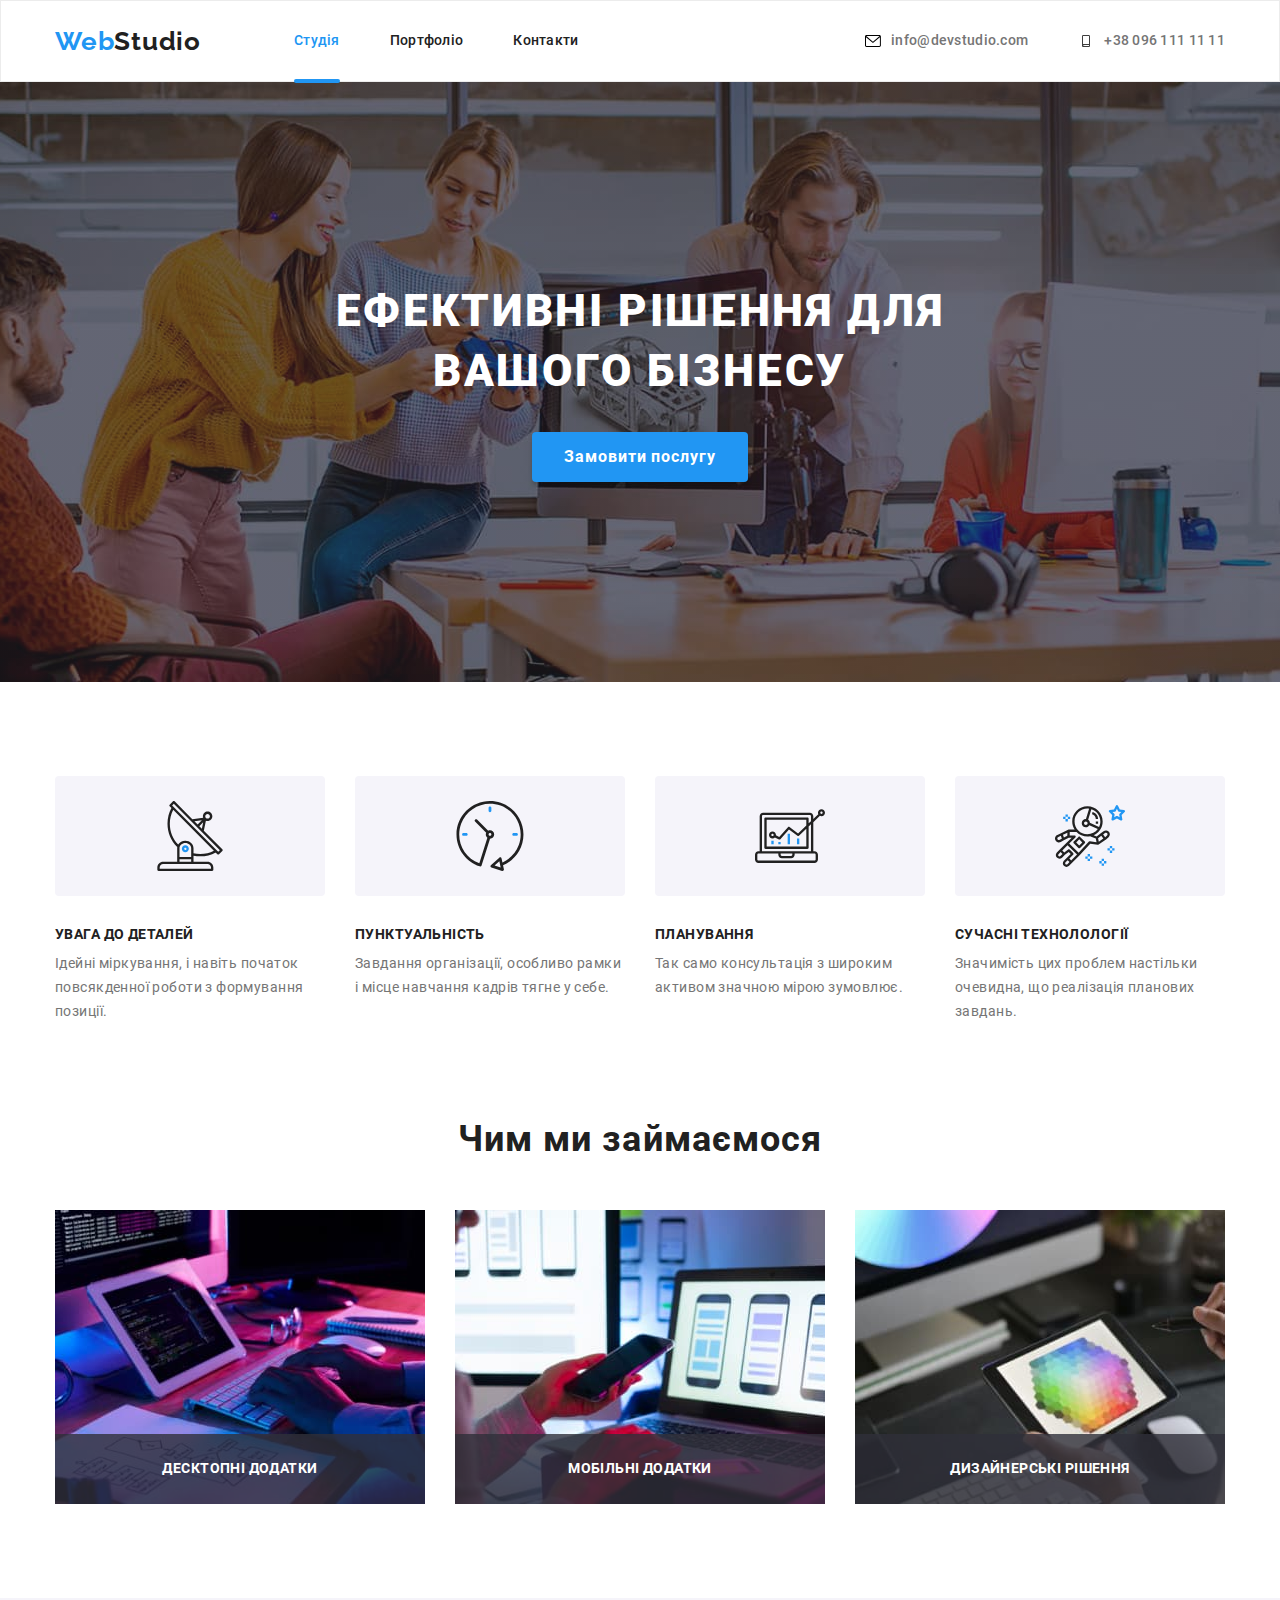
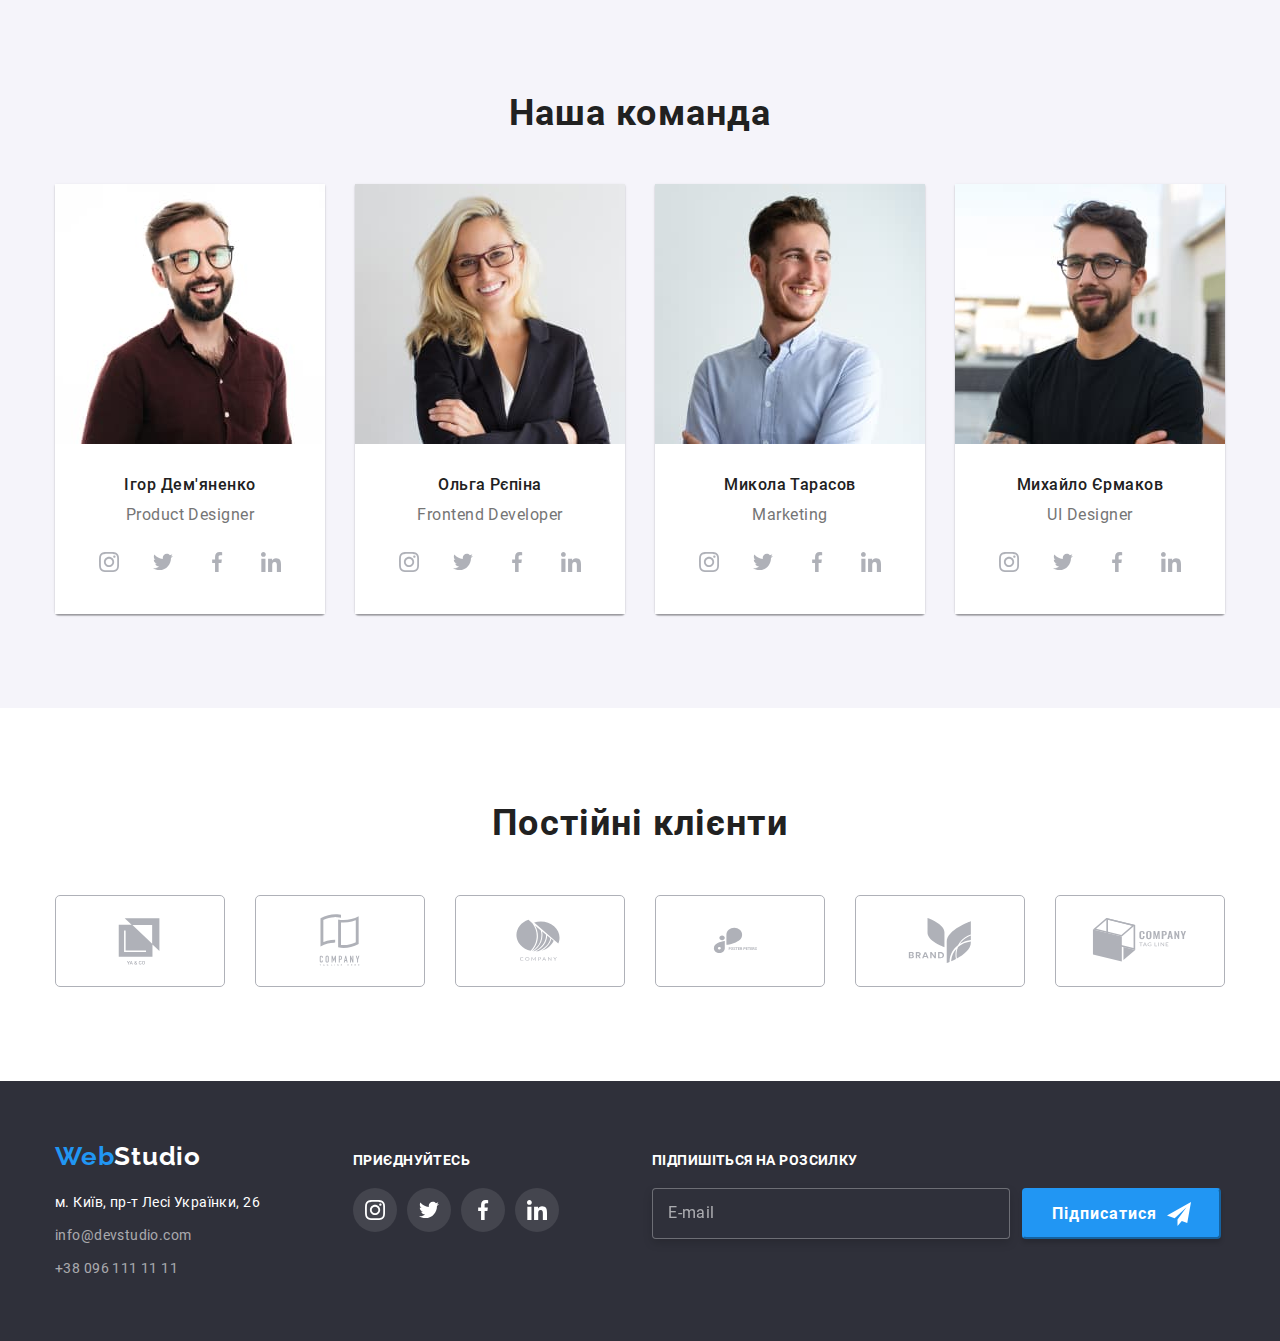
==== commit 55313755: "update component logo" ====
--- a/index.html
+++ b/index.html
@@ -59,7 +59,7 @@
       <!-- Герой -->
       <section class="hero">
         <div class="container">
-          <h1 class="section-title">Ефективні рішення для вашого бізнесу</h1>
+          <h1 class="hero__title">Ефективні рішення для вашого бізнесу</h1>
           <button type="button" class="hero-button" data-modal-open>Замовити послугу</button>
         </div>
       </section>
@@ -158,28 +158,28 @@
                 <p class="descr" lang="en">Product Designer</p>
                 <ul class="social-list link">
                   <li class="list">
-                    <a href="#" class="social-link link">
+                    <a href="#" class="social-list__item link">
                       <svg width="20" height="20" class="social-icon">
                         <use href="./images/svg/icons.svg#icon-instagram"></use>
                       </svg>
                     </a>
                   </li>
                   <li class="list">
-                    <a href="#" class="social-link link">
+                    <a href="#" class="social-list__item link">
                       <svg width="20" height="20" class="social-icon">
                         <use href="./images/svg/icons.svg#icon-twitter"></use>
                       </svg>
                     </a>
                   </li>
                   <li class="list">
-                    <a href="#" class="social-link link">
+                    <a href="#" class="social-list__item link">
                       <svg width="20" height="20" class="social-icon">
                         <use href="./images/svg/icons.svg#icon-facebook"></use>
                       </svg>
                     </a>
                   </li>
                   <li class="list">
-                    <a href="#" class="social-link link">
+                    <a href="#" class="social-list__item link">
                       <svg width="20" height="20" class="social-icon">
                         <use href="./images/svg/icons.svg#icon-linkedin"></use>
                       </svg>
@@ -196,28 +196,28 @@
                 <p class="descr" lang="en">Frontend Developer</p>
                 <ul class="social-list link">
                   <li class="list">
-                    <a href="#" class="social-link link">
+                    <a href="#" class="social-list__item link">
                       <svg width="20" height="20" class="social-icon">
                         <use href="./images/svg/icons.svg#icon-instagram"></use>
                       </svg>
                     </a>
                   </li>
                   <li class="list">
-                    <a href="#" class="social-link link">
+                    <a href="#" class="social-list__item link">
                       <svg width="20" height="20" class="social-icon">
                         <use href="./images/svg/icons.svg#icon-twitter"></use>
                       </svg>
                     </a>
                   </li>
                   <li class="list">
-                    <a href="#" class="social-link link">
+                    <a href="#" class="social-list__item link">
                       <svg width="20" height="20" class="social-icon">
                         <use href="./images/svg/icons.svg#icon-facebook"></use>
                       </svg>
                     </a>
                   </li>
                   <li class="list">
-                    <a href="#" class="social-link link">
+                    <a href="#" class="social-list__item link">
                       <svg width="20" height="20" class="social-icon">
                         <use href="./images/svg/icons.svg#icon-linkedin"></use>
                       </svg>
@@ -239,28 +239,28 @@
                 <p class="descr" lang="en">Marketing</p>
                 <ul class="social-list link">
                   <li class="list">
-                    <a href="#" class="social-link link">
+                    <a href="#" class="social-list__item link">
                       <svg width="20" height="20" class="social-icon">
                         <use href="./images/svg/icons.svg#icon-instagram"></use>
                       </svg>
                     </a>
                   </li>
                   <li class="list">
-                    <a href="#" class="social-link link">
+                    <a href="#" class="social-list__item link">
                       <svg width="20" height="20" class="social-icon">
                         <use href="./images/svg/icons.svg#icon-twitter"></use>
                       </svg>
                     </a>
                   </li>
                   <li class="list">
-                    <a href="#" class="social-link link">
+                    <a href="#" class="social-list__item link">
                       <svg width="20" height="20" class="social-icon">
                         <use href="./images/svg/icons.svg#icon-facebook"></use>
                       </svg>
                     </a>
                   </li>
                   <li class="list">
-                    <a href="#" class="social-link link">
+                    <a href="#" class="social-list__item link">
                       <svg width="20" height="20" class="social-icon">
                         <use href="./images/svg/icons.svg#icon-linkedin"></use>
                       </svg>
@@ -282,28 +282,28 @@
                 <p class="descr" lang="en">UI Designer</p>
                 <ul class="social-list link">
                   <li class="list">
-                    <a href="#" class="social-link link">
+                    <a href="#" class="social-list__item link">
                       <svg width="20" height="20" class="social-icon">
                         <use href="./images/svg/icons.svg#icon-instagram"></use>
                       </svg>
                     </a>
                   </li>
                   <li class="list">
-                    <a href="#" class="social-link link">
+                    <a href="#" class="social-list__item link">
                       <svg width="20" height="20" class="social-icon">
                         <use href="./images/svg/icons.svg#icon-twitter"></use>
                       </svg>
                     </a>
                   </li>
                   <li class="list">
-                    <a href="#" class="social-link link">
+                    <a href="#" class="social-list__item link">
                       <svg width="20" height="20" class="social-icon">
                         <use href="./images/svg/icons.svg#icon-facebook"></use>
                       </svg>
                     </a>
                   </li>
                   <li class="list">
-                    <a href="#" class="social-link link">
+                    <a href="#" class="social-list__item link">
                       <svg width="20" height="20" class="social-icon">
                         <use href="./images/svg/icons.svg#icon-linkedin"></use>
                       </svg>
@@ -374,76 +374,81 @@
 
     <footer class="footer">
       <div class="container">
-        <div>
-          <a href="./index.html" class="footer-logo"
-            >Web<span class="footer-logo-studio">Studio</span></a
-          >
-          <address class="address">
-            <ul class="footer-nav-list list">
-              <li class="footer-nav-item">
-                <a
-                  href="https://goo.gl/maps/Brkv2MQzdbHGvLkJ7"
-                  target="_blank"
-                  rel="noopener noreferrer nofollow"
-                  class="link-address link"
-                  >м. Київ, пр-т Лесі Українки, 26</a
-                >
+        <div class="footer__body">
+          <div>
+            <a href="./index.html" class="site-logo site-logo--margin-bottom link"
+              >Web<span class="site-logo__studio-white">Studio</span></a
+            >
+            <address class="footer-address">
+              <ul class="footer-address__list list">
+                <li class="footer-address__item">
+                  <a
+                    href="https://goo.gl/maps/Brkv2MQzdbHGvLkJ7"
+                    target="_blank"
+                    rel="noopener noreferrer nofollow"
+                    class="footer-address__link footer-address__link--white link"
+                    >м. Київ, пр-т Лесі Українки, 26</a
+                  >
+                </li>
+                <li class="footer-address__item">
+                  <a class="footer-address__link" href="mailto:info@devstudio.com"
+                    >info@devstudio.com</a
+                  >
+                </li>
+                <li class="footer-address__item">
+                  <a class="footer-address__link" href="tel:+380961111111">+38 096 111 11 11</a>
+                </li>
+              </ul>
+            </address>
+          </div>
+
+          <div>
+            <p class="footer__social-title">приєднуйтесь</p>
+            <ul class="social-list link">
+              <li class="list">
+                <a href="#" class="social-list__item social-list__item--footer-color link">
+                  <svg width="20" height="20" class="social-icon">
+                    <use href="./images/svg/icons.svg#icon-instagram"></use>
+                  </svg>
+                </a>
               </li>
-              <li class="footer-nav-item">
-                <a class="link" href="mailto:info@devstudio.com">info@devstudio.com</a>
+              <li class="list">
+                <a href="#" class="social-list__item social-list__item--footer-color link">
+                  <svg width="20" height="20" class="social-icon">
+                    <use href="./images/svg/icons.svg#icon-twitter"></use>
+                  </svg>
+                </a>
               </li>
-              <li class="footer-nav-item">
-                <a class="link" href="tel:+380961111111">+38 096 111 11 11</a>
+              <li class="list">
+                <a href="#" class="social-list__item social-list__item--footer-color link">
+                  <svg width="20" height="20" class="social-icon">
+                    <use href="./images/svg/icons.svg#icon-facebook"></use>
+                  </svg>
+                </a>
+              </li>
+              <li class="list">
+                <a href="#" class="social-list__item social-list__item--footer-color link">
+                  <svg width="20" height="20" class="social-icon">
+                    <use href="./images/svg/icons.svg#icon-linkedin"></use>
+                  </svg>
+                </a>
               </li>
             </ul>
-          </address>
-        </div>
-
-        <div>
-          <p class="footer-social-title">приєднуйтесь</p>
-          <ul class="footer-social-list">
-            <li class="list">
-              <a href="#" class="footer-social-item">
-                <svg width="20" height="20" class="social-icon">
-                  <use href="./images/svg/icons.svg#icon-instagram"></use>
-                </svg>
-              </a>
-            </li>
-            <li class="list">
-              <a href="#" class="footer-social-item">
-                <svg width="20" height="20" class="social-icon">
-                  <use href="./images/svg/icons.svg#icon-twitter"></use>
-                </svg>
-              </a>
-            </li>
-            <li class="list">
-              <a href="#" class="footer-social-item">
-                <svg width="20" height="20" class="social-icon">
-                  <use href="./images/svg/icons.svg#icon-facebook"></use>
-                </svg>
-              </a>
-            </li>
-            <li class="list">
-              <a href="#" class="footer-social-item">
-                <svg width="20" height="20" class="social-icon">
-                  <use href="./images/svg/icons.svg#icon-linkedin"></use>
-                </svg>
-              </a>
-            </li>
-          </ul>
-        </div>
-
-        <div class="form">
-          <p class="form-descr">Підпишіться на розсилку</p>
-          <form name="subscribe-form" novalidate class="subscribe-form">
-            <label for="email" class="subscribe-form-label"></label>
-            <input type="email" name="email" placeholder="E-mail" class="subscribe-form-input" />
-            <button type="submit" class="subscribe-form-btn">
-              Підписатися<svg width="24" height="24" class="icon-send">
-                <use href="./images/svg/icons.svg#icon-icon-send"></use>
-              </svg>
-            </button>
-          </form>
+          </div>
+
+          <div class="footer-form">
+            <p class="footer-form__title">Підпишіться на розсилку</p>
+            <form name="subscribe-form" novalidate class="subscribe-form">
+              <label for="email" class="footer-form__label"></label>
+              <input type="email" name="email" placeholder="E-mail" class="footer-form__input" />
+              <button type="submit" class="subscribe-form-btn">
+                Підписатися
+                <svg width="24" height="24" class="icon-send">
+                  <use href="./images/svg/icons.svg#icon-icon-send"></use>
+                </svg>
+              </button>
+            </form>
+          </div>
         </div>
       </div>
     </footer>
--- a/css/main.min.css
+++ b/css/main.min.css
@@ -1 +1 @@
-/*! modern-normalize v1.1.0 | MIT License | https://github.com/sindresorhus/modern-normalize */*,::before,::after{box-sizing:border-box}html{line-height:1.15;-webkit-text-size-adjust:100%;-moz-tab-size:4;-o-tab-size:4;tab-size:4}body{margin:0;font-family:system-ui,-apple-system,"Segoe UI",Roboto,Helvetica,Arial,sans-serif,"Apple Color Emoji","Segoe UI Emoji"}hr{height:0;color:inherit}abbr[title]{-webkit-text-decoration:underline dotted;text-decoration:underline dotted}b,strong{font-weight:bolder}code,kbd,samp,pre{font-family:ui-monospace,SFMono-Regular,Consolas,"Liberation Mono",Menlo,monospace;font-size:1em}small{font-size:80%}sub,sup{font-size:75%;line-height:0;position:relative;vertical-align:baseline}sub{bottom:-0.25em}sup{top:-0.5em}table{text-indent:0;border-color:inherit}button,input,optgroup,select,textarea{font-family:inherit;font-size:100%;line-height:1.15;margin:0}button,select{text-transform:none}button,[type=button],[type=reset],[type=submit]{-webkit-appearance:button}::-moz-focus-inner{border-style:none;padding:0}:-moz-focusring{outline:1px dotted ButtonText}:-moz-ui-invalid{box-shadow:none}legend{padding:0}progress{vertical-align:baseline}::-webkit-inner-spin-button,::-webkit-outer-spin-button{height:auto}[type=search]{-webkit-appearance:textfield;outline-offset:-2px}::-webkit-search-decoration{-webkit-appearance:none}::-webkit-file-upload-button{-webkit-appearance:button;font:inherit}summary{display:list-item}.visually-hidden{position:absolute;white-space:nowrap;width:1px;height:1px;overflow:hidden;border:0;padding:0;clip:rect(0 0 0 0);-webkit-clip-path:inset(50%);clip-path:inset(50%);margin:-1px}body{background-color:#fff;font-family:"Roboto",sans-serif;color:#212121}.container{max-width:100%;width:1200px;margin:0 auto;padding-left:15px;padding-right:15px}.list{list-style-type:none;margin:0;padding:0}.link{text-decoration:none}ul{padding:0;margin:0}img{display:block;max-width:100%;height:auto}p{margin:0}.visually-hidden{position:absolute;white-space:nowrap;width:1px;height:1px;overflow:hidden;border:0;padding:0;clip:rect(0 0 0 0);-webkit-clip-path:inset(50%);clip-path:inset(50%);margin:-1px}.section-title{font-weight:700;font-size:36px;line-height:1.17;text-align:center;letter-spacing:.03em;color:var(--primary-text-color--);margin-top:0px}@font-face{font-family:"Raleway";font-style:normal;font-weight:400;src:url("../fonts/raleway-v28-latin_cyrillic-regular.eot");src:local(""),url("../fonts/raleway-v28-latin_cyrillic-regular.eot?#iefix") format("embedded-opentype"),url("../fonts/raleway-v28-latin_cyrillic-regular.woff2") format("woff2"),url("../fonts/raleway-v28-latin_cyrillic-regular.woff") format("woff"),url("../fonts/raleway-v28-latin_cyrillic-regular.ttf") format("truetype"),url("../fonts/raleway-v28-latin_cyrillic-regular.svg#Raleway") format("svg")}@font-face{font-family:"Raleway";font-style:normal;font-weight:500;src:url("../fonts/raleway-v28-latin_cyrillic-500.eot");src:local(""),url("../fonts/raleway-v28-latin_cyrillic-500.eot?#iefix") format("embedded-opentype"),url("../fonts/raleway-v28-latin_cyrillic-500.woff2") format("woff2"),url("../fonts/raleway-v28-latin_cyrillic-500.woff") format("woff"),url("../fonts/raleway-v28-latin_cyrillic-500.ttf") format("truetype"),url("../fonts/raleway-v28-latin_cyrillic-500.svg#Raleway") format("svg")}@font-face{font-family:"Raleway";font-style:normal;font-weight:700;src:url("../fonts/raleway-v28-latin_cyrillic-700.eot");src:local(""),url("../fonts/raleway-v28-latin_cyrillic-700.eot?#iefix") format("embedded-opentype"),url("../fonts/raleway-v28-latin_cyrillic-700.woff2") format("woff2"),url("../fonts/raleway-v28-latin_cyrillic-700.woff") format("woff"),url("../fonts/raleway-v28-latin_cyrillic-700.ttf") format("truetype"),url("../fonts/raleway-v28-latin_cyrillic-700.svg#Raleway") format("svg")}@font-face{font-family:"Raleway";font-style:normal;font-weight:900;src:url("../fonts/raleway-v28-latin_cyrillic-900.eot");src:local(""),url("../fonts/raleway-v28-latin_cyrillic-900.eot?#iefix") format("embedded-opentype"),url("../fonts/raleway-v28-latin_cyrillic-900.woff2") format("woff2"),url("../fonts/raleway-v28-latin_cyrillic-900.woff") format("woff"),url("../fonts/raleway-v28-latin_cyrillic-900.ttf") format("truetype"),url("../fonts/raleway-v28-latin_cyrillic-900.svg#Raleway") format("svg")}@font-face{font-family:"Roboto";font-style:normal;font-weight:300;src:url("../fonts/roboto-v30-latin_cyrillic-300.eot");src:local(""),url("../fonts/roboto-v30-latin_cyrillic-300.eot?#iefix") format("embedded-opentype"),url("../fonts/roboto-v30-latin_cyrillic-300.woff2") format("woff2"),url("../fonts/roboto-v30-latin_cyrillic-300.woff") format("woff"),url("../fonts/roboto-v30-latin_cyrillic-300.ttf") format("truetype"),url("../fonts/roboto-v30-latin_cyrillic-300.svg#Roboto") format("svg")}@font-face{font-family:"Roboto";font-style:normal;font-weight:400;src:url("../fonts/roboto-v30-latin_cyrillic-regular.eot");src:local(""),url("../fonts/roboto-v30-latin_cyrillic-regular.eot?#iefix") format("embedded-opentype"),url("../fonts/roboto-v30-latin_cyrillic-regular.woff2") format("woff2"),url("../fonts/roboto-v30-latin_cyrillic-regular.woff") format("woff"),url("../fonts/roboto-v30-latin_cyrillic-regular.ttf") format("truetype"),url("../fonts/roboto-v30-latin_cyrillic-regular.svg#Roboto") format("svg")}@font-face{font-family:"Roboto";font-style:normal;font-weight:500;src:url("../fonts/roboto-v30-latin_cyrillic-500.eot");src:local(""),url("../fonts/roboto-v30-latin_cyrillic-500.eot?#iefix") format("embedded-opentype"),url("../fonts/roboto-v30-latin_cyrillic-500.woff2") format("woff2"),url("../fonts/roboto-v30-latin_cyrillic-500.woff") format("woff"),url("../fonts/roboto-v30-latin_cyrillic-500.ttf") format("truetype"),url("../fonts/roboto-v30-latin_cyrillic-500.svg#Roboto") format("svg")}@font-face{font-family:"Roboto";font-style:normal;font-weight:700;src:url("../fonts/roboto-v30-latin_cyrillic-700.eot");src:local(""),url("../fonts/roboto-v30-latin_cyrillic-700.eot?#iefix") format("embedded-opentype"),url("../fonts/roboto-v30-latin_cyrillic-700.woff2") format("woff2"),url("../fonts/roboto-v30-latin_cyrillic-700.woff") format("woff"),url("../fonts/roboto-v30-latin_cyrillic-700.ttf") format("truetype"),url("../fonts/roboto-v30-latin_cyrillic-700.svg#Roboto") format("svg")}@font-face{font-family:"Roboto";font-style:normal;font-weight:900;src:url("../fonts/roboto-v30-latin_cyrillic-900.eot");src:local(""),url("../fonts/roboto-v30-latin_cyrillic-900.eot?#iefix") format("embedded-opentype"),url("../fonts/roboto-v30-latin_cyrillic-900.woff2") format("woff2"),url("../fonts/roboto-v30-latin_cyrillic-900.woff") format("woff"),url("../fonts/roboto-v30-latin_cyrillic-900.ttf") format("truetype"),url("../fonts/roboto-v30-latin_cyrillic-900.svg#Roboto") format("svg")}.about{padding-bottom:94px}.about .section-title{margin-bottom:50px}.about-list{display:flex;justify-content:space-between}.about-list__item{position:relative}.about-list__description{position:absolute;bottom:0;display:inline-block;width:100%;padding:27px 0;margin:0;font-weight:700;font-size:14px;line-height:1.14;letter-spacing:.03em;text-transform:uppercase;text-align:center;color:#fff;background-color:rgba(47,48,58,.8)}.benefits{padding-top:94px;padding-bottom:94px}.benefits-list{display:flex;justify-content:space-between;gap:30px}.benefits-list__icon{width:270px;height:120px;margin-bottom:30px;background-color:#f5f4fa;display:flex;align-items:center;justify-content:center;border-radius:4px}.benefits-list__title{font-weight:700;font-size:14px;line-height:1.17;letter-spacing:.03em;text-transform:uppercase;color:#212121;margin-bottom:10px;margin-top:0}.benefits-list__description{font-size:14px;line-height:1.7;letter-spacing:.03em;color:#757575;margin-bottom:0;margin-top:0}.button-list{list-style-type:none;display:flex;gap:8px;justify-content:center;margin-top:0;margin-bottom:50px;padding-left:0px}.button-list__button{font-family:inherit;font-weight:500;font-size:16px;line-height:1.62;text-align:center;letter-spacing:.03em;color:var(--primary-text-color--);background-color:#f5f4fa;cursor:pointer;border:1px solid rgba(0,0,0,0);border-radius:4px;padding:6px 22px;transition:color 250ms,background-color 250ms,box-shadow 250ms cubic-bezier(0.4, 0, 0.2, 1)}.button-list__button:hover{color:#fff;background-color:#2196f3;box-shadow:0px 3px 1px rgba(0,0,0,.1),0px 1px 2px rgba(0,0,0,.08),0px 2px 2px rgba(0,0,0,.12)}.button-list__button:focus{color:#fff;background-color:#2196f3;box-shadow:0px 3px 1px rgba(0,0,0,.1),0px 1px 2px rgba(0,0,0,.08),0px 2px 2px rgba(0,0,0,.12)}.grid{display:flex;flex-wrap:wrap;gap:30px;padding-left:0px;margin:0 -30px -30px 0}.grid-item{background:#fff;width:370px}.grid-item .grid-item:hover,.grid-item .grid-item:focus{box-shadow:0px 1px 1px rgba(0,0,0,.12),0px 4px 4px rgba(0,0,0,.06),1px 4px 6px rgba(0,0,0,.16);transition:box-shadow 250ms cubic-bezier(0.4, 0, 0.2, 1)}.product{position:relative;overflow:hidden}.product-overlay{position:absolute;top:0;left:0;width:100%;height:100%;background-color:rgba(33,150,243,.9);font-size:18px;line-height:1.55;letter-spacing:.03em;color:#fff;padding:63px 24px;transform:translateY(100%);transition:transform 250ms cubic-bezier(0.4, 0, 0.2, 1)}.product-text{padding:20px 24px;background:#fff;border:1px solid #eee;border-top:none}.product-text__title{font-weight:700;font-size:18px;line-height:2;letter-spacing:.06em;color:#212121;margin-top:0;margin-bottom:4px}.product-text__description{font-size:16px;line-height:1.87;letter-spacing:.03em;color:#757575;margin:0;padding:0}.grid-item__link:hover .product-overlay,.grid-item__link:focus .product-overlay{transform:translateY(0)}.clients{padding:94px 0 94px}.section-title{margin-bottom:50px}.clients-list{display:flex;align-items:center;justify-content:center;gap:30px}.clients-box{width:170px;height:92px;border:1px solid #afb1b8;border-radius:5px;display:flex;align-items:center;justify-content:center;fill:#afb1b8;transition-property:border-color,fill;transition-duration:250ms;transition-timing-function:cubic-bezier(0.4, 0, 0.2, 1)}.clients-box:hover,.clients-box:focus{border-color:#2196f3;fill:#2196f3}.backdrop{position:fixed;top:0;left:0;width:100%;height:100%;background-color:rgba(0,0,0,.2);opacity:1;transition:opacity 250ms cubic-bezier(0.4, 0, 0.2, 1);display:flex;align-items:center;justify-content:center;overflow:scroll}.is-hidden{opacity:0;pointer-events:none;visibility:hidden;scale:0}.backdrop.is-hidden .modal{scale:0}.backdrop .modal{position:absolute;width:528px;min-height:581px;padding:40px;background-color:#fff;box-shadow:0px 1px 3px rgba(0,0,0,.12),0px 1px 1px rgba(0,0,0,.14),0px 2px 1px rgba(0,0,0,.2);border-radius:4px;scale:1;transition:scale 250ms cubic-bezier(0.4, 0, 0.2, 1)}.btn-modal{position:absolute;top:8px;right:8px;display:flex;align-items:center;justify-content:center;width:30px;height:30px;border-radius:50%;cursor:pointer;background:rgba(0,0,0,0);border:1px solid rgba(0,0,0,.1);transition:border-color 250ms cubic-bezier(0.4, 0, 0.2, 1),fill 250ms cubic-bezier(0.4, 0, 0.2, 1)}.btn-modal:hover,.btn-modal:focus{border-color:#2196f3;fill:#2196f3}body.modal-open{overflow:hidden}.form-modal__title{margin-bottom:12px;font-weight:700;font-size:20px;line-height:23px;text-align:center;letter-spacing:.03em;color:#212121}.form-callback__label{display:block;font-weight:400;font-size:12px;line-height:14px;letter-spacing:.01em;color:#757575;margin-bottom:4px;cursor:pointer}.form-callback__field{position:relative;margin-bottom:10px}.form-callback__input{height:40px;width:100%;padding:0 10px 0 42px;border:1px solid rgba(33,33,33,.2);border-radius:4px}.form-callback__field::-moz-placeholder{font-weight:400;font-size:12px;line-height:14px;letter-spacing:.01em;color:rgba(117,117,117,.5)}.form-callback__field:-ms-input-placeholder{font-weight:400;font-size:12px;line-height:14px;letter-spacing:.01em;color:rgba(117,117,117,.5)}.form-callback__field::placeholder{font-weight:400;font-size:12px;line-height:14px;letter-spacing:.01em;color:rgba(117,117,117,.5)}.form-callback__icon{position:absolute;top:50%;left:15px;transform:translateY(-50%)}.form-callback__input:hover{border-color:#2196f3;transition:border-color 250ms cubic-bezier(0.4, 0, 0.2, 1)}.form-callback__field:hover .form-icon{fill:#2196f3;transition:fill 250ms cubic-bezier(0.4, 0, 0.2, 1)}.form-callback__input:focus{border-color:#2196f3;outline:none}.form-callback__input:focus+.form-callback__icon{fill:#2196f3}.form-callback__comment{width:100%;height:120px;margin-bottom:20px;padding:12px 16px;border:1px solid rgba(33,33,33,.2);border-radius:4px;resize:none}.form-callback__comment:hover,.form-callback__comment:focus{border-color:#2196f3;outline:none}.terms{display:flex;justify-content:center;align-items:baseline;margin-bottom:30px;position:relative}.checkbox-input{-webkit-appearance:none;-moz-appearance:none;appearance:none}.checkbox-label{position:relative;padding-left:31px;font-weight:400;font-size:14px;line-height:24px;letter-spacing:.03em;color:#757575;cursor:pointer}.icon-check{position:absolute;top:50%;left:0;transform:translateY(-50%);fill:rgba(0,0,0,0);border:2px solid #212121;border-radius:2px}.checkbox-input:checked+.icon-check{fill:#fff;background-color:#2196f3;border:none}.terms-of-link{font-weight:400;font-size:14px;line-height:24px;letter-spacing:.03em;color:#2196f3}.form-callback__btn{margin:0 auto;display:block;width:200px;padding:10px 0;background:#2196f3;box-shadow:0px 4px 4px rgba(0,0,0,.15);border-radius:4px;border:none;font-weight:700;font-size:16px;line-height:1.87;letter-spacing:.06em;cursor:pointer;color:#fff;transition:background-color 250ms cubic-bezier(0.4, 0, 0.2, 1)}.form-callback-btn:hover,.form-callback-btn:focus{background-color:#188ce8}.portfolio{padding-bottom:94px;padding-top:94px}.page-header{border-bottom:#ececec;border:1px solid #ececec}.page-header .container{display:flex;align-items:center}.site-nav__list{display:flex;gap:50px;margin-left:93px}.site-nav__item{position:relative}.site-nav__item .link{display:block;padding:32px 0;text-decoration:none;color:#212121;font-weight:500;font-size:14px;line-height:1.14;letter-spacing:.02em;transition:color 250ms cubic-bezier(0.4, 0, 0.2, 1)}.site-nav__item .link:hover{color:#2196f3}.site-nav__item .link:focus{color:#2196f3;fill:currentColor}.site-nav__item .link.current::after{position:absolute;bottom:-2px;left:0;content:"";display:inline-block;width:100%;height:4px;background:#2196f3;border-radius:2px;opacity:1}.contact-list{display:flex;gap:50px;margin-left:auto;align-items:center}.contact-list .link{display:flex;align-items:center;gap:10px;text-decoration:none;font-weight:500;font-size:14px;line-height:1.14;letter-spacing:.02em;color:#757575;padding:32px 0;transition:color 250ms cubic-bezier(0.4, 0, 0.2, 1)}.contact-list .link:hover{color:#2196f3;fill:currentColor}.contact-list .link:focus{color:#2196f3;fill:currentColor}.hero{background-image:linear-gradient(to right, rgba(47, 48, 58, 0.4), rgba(47, 48, 58, 0.4)),url(../images/hero-Img.jpg);background-size:cover;background-position:center;background-repeat:no-repeat;background-color:#2196f3;text-align:center;height:600px;padding-top:200px;padding-bottom:200px;max-width:1600px;margin:0 auto}.hero .section-title{width:700px;font-weight:900;font-size:44px;line-height:1.36;text-align:center;letter-spacing:.06em;text-transform:uppercase;color:#fff;margin:0 auto 30px auto;margin-bottom:30px}.hero-button{font-family:inherit;font-weight:700;font-size:16px;line-height:1.87;text-align:center;letter-spacing:.06em;color:#fff;background-color:#2196f3;padding:10px 32px;border-radius:4px;border:0;box-shadow:0px 4px 4px rgba(0,0,0,.15);cursor:pointer;transition:background-color 250ms cubic-bezier(0.4, 0, 0.2, 1)}.hero-button:hover,.hero-button:focus{background-color:#188ce8}.footer{background-color:#2f303a;padding-top:60px;padding-bottom:60px}.footer>.container{display:flex;align-items:baseline;gap:93px}.footer-logo{color:#2196f3;text-decoration:none;font-family:"Raleway",sans-serif;font-weight:700;font-size:26px;line-height:1.17;letter-spacing:.03em;display:inline-block;margin-top:0;margin-bottom:20px}.footer-logo-studio{color:#fff;margin-top:0}.footer-nav-list{margin-top:0;margin-bottom:0}.footer .footer-nav-item:not(:last-child){margin-bottom:9px}.footer .link{font-style:normal;text-decoration:none;font-size:14px;line-height:1.71;letter-spacing:.03em;color:rgba(255,255,255,.6);display:inline-block;margin-top:0;transition:color 250ms cubic-bezier(0.4, 0, 0.2, 1)}.address .link-address{font-style:normal;font-weight:400;font-size:14px;line-height:1.71;letter-spacing:.03em;color:#fff;text-decoration:none;margin-top:0;transition:color 250ms cubic-bezier(0.4, 0, 0.2, 1)}.address .link-address:hover,.footer-nav-list .link:hover,.footer-nav-list .link:focus{color:#2196f3}.footer-social-title{font-weight:700;font-size:14px;line-height:1.14;letter-spacing:.03em;text-transform:uppercase;color:#fff;margin:0;margin-bottom:20px}.footer-social-list{display:flex;align-items:center;justify-content:center;gap:10px}.footer-social-item{width:44px;height:44px;border-radius:50%;display:flex;align-items:center;justify-content:center;background-color:rgba(255,255,255,.1);fill:#fff;transition-property:background-color;transition-duration:250ms;transition-timing-function:cubic-bezier(0.4, 0, 0.2, 1)}.footer-social-item:hover,.footer-social-item:focus{background-color:#2196f3}.subscribe-form{display:flex}.form-descr{font-weight:700;font-size:14px;line-height:1.14;letter-spacing:.03em;text-transform:uppercase;color:#fff;margin-bottom:20px}.subscribe-form-input{margin-right:12px;padding:15px;width:358px;background-color:#2f303a;border:1px solid rgba(255,255,255,.3);filter:drop-shadow(0px 4px 4px rgba(0, 0, 0, 0.15));border-radius:4px}.subscribe-form-input::-moz-placeholder{font-weight:400;font-size:16px;line-height:1.25px;letter-spacing:.03em;color:rgba(255,255,255,.6)}.subscribe-form-input:-ms-input-placeholder{font-weight:400;font-size:16px;line-height:1.25px;letter-spacing:.03em;color:rgba(255,255,255,.6)}.subscribe-form-input::placeholder{font-weight:400;font-size:16px;line-height:1.25px;letter-spacing:.03em;color:rgba(255,255,255,.6)}.subscribe-form-btn{display:flex;align-items:center;gap:10px;background:#2196f3;box-shadow:0px 4px 4px rgba(0,0,0,.15);border-radius:4px;border-color:#2196f3;padding:10px 28px 10px 28px;font-weight:700;font-size:16px;line-height:1.25;letter-spacing:.06em;color:#fff;cursor:pointer;transition:background-color 250ms cubic-bezier(0.4, 0, 0.2, 1)}.subscribe-form-btn:hover,.subscribe-form-btn:focus{background-color:#188ce8}.icon-send{fill:#fff}.team{padding-top:94px;padding-bottom:94px;background:#f5f4fa}.team .section-title{margin-bottom:50px}.team-list{display:flex;justify-content:space-between}.team .title{font-weight:500;font-size:16px;line-height:1.35;text-align:center;letter-spacing:.03em;color:#212121;margin-top:0;margin-bottom:10px}.team .descr{font-size:16px;line-height:1.18;text-align:center;letter-spacing:.03em;color:#757575;margin-top:0;margin-bottom:16px}.team-card-text{background-color:#fff;padding:30px}.team-list-item{background-color:#fff;box-shadow:0px 1px 3px rgba(0,0,0,.12),0px 1px 1px rgba(0,0,0,.14),0px 2px 1px rgba(0,0,0,.2);border-radius:0px 0px 4px 4px}.social-list{display:flex;gap:10px;align-items:center;justify-content:center}.social-link{width:44px;height:44px;border-radius:50%;display:flex;align-items:center;justify-content:center;fill:#afb1b8;background-color:#fff;transition-property:background-color,fill;transition-duration:250ms;transition-timing-function:cubic-bezier(0.4, 0, 0.2, 1)}.social-link:hover,.social-link:focus{background-color:#2196f3;fill:#fff}.site-logo{color:#2196f3;font-family:"Raleway",sans-serif;font-weight:700;font-size:26px;line-height:1.19;letter-spacing:.03em}.site-logo__studio{color:#212121}/*# sourceMappingURL=main.min.css.map */+/*! modern-normalize v1.1.0 | MIT License | https://github.com/sindresorhus/modern-normalize */*,::before,::after{box-sizing:border-box}html{line-height:1.15;-webkit-text-size-adjust:100%;-moz-tab-size:4;-o-tab-size:4;tab-size:4}body{margin:0;font-family:system-ui,-apple-system,"Segoe UI",Roboto,Helvetica,Arial,sans-serif,"Apple Color Emoji","Segoe UI Emoji"}hr{height:0;color:inherit}abbr[title]{-webkit-text-decoration:underline dotted;text-decoration:underline dotted}b,strong{font-weight:bolder}code,kbd,samp,pre{font-family:ui-monospace,SFMono-Regular,Consolas,"Liberation Mono",Menlo,monospace;font-size:1em}small{font-size:80%}sub,sup{font-size:75%;line-height:0;position:relative;vertical-align:baseline}sub{bottom:-0.25em}sup{top:-0.5em}table{text-indent:0;border-color:inherit}button,input,optgroup,select,textarea{font-family:inherit;font-size:100%;line-height:1.15;margin:0}button,select{text-transform:none}button,[type=button],[type=reset],[type=submit]{-webkit-appearance:button}::-moz-focus-inner{border-style:none;padding:0}:-moz-focusring{outline:1px dotted ButtonText}:-moz-ui-invalid{box-shadow:none}legend{padding:0}progress{vertical-align:baseline}::-webkit-inner-spin-button,::-webkit-outer-spin-button{height:auto}[type=search]{-webkit-appearance:textfield;outline-offset:-2px}::-webkit-search-decoration{-webkit-appearance:none}::-webkit-file-upload-button{-webkit-appearance:button;font:inherit}summary{display:list-item}.visually-hidden{position:absolute;white-space:nowrap;width:1px;height:1px;overflow:hidden;border:0;padding:0;clip:rect(0 0 0 0);-webkit-clip-path:inset(50%);clip-path:inset(50%);margin:-1px}body{background-color:#fff;font-family:"Roboto",sans-serif;color:#212121}.container{max-width:100%;width:1200px;margin:0 auto;padding-left:15px;padding-right:15px}.list{list-style-type:none;margin:0;padding:0}.link{text-decoration:none}ul{padding:0;margin:0}img{display:block;max-width:100%;height:auto}p{margin:0}.visually-hidden{position:absolute;white-space:nowrap;width:1px;height:1px;overflow:hidden;border:0;padding:0;clip:rect(0 0 0 0);-webkit-clip-path:inset(50%);clip-path:inset(50%);margin:-1px}.section-title{font-weight:700;font-size:36px;line-height:1.17;text-align:center;letter-spacing:.03em;color:var(--primary-text-color--);margin-top:0px}@font-face{font-family:"Raleway";font-style:normal;font-weight:400;src:url("../fonts/raleway-v28-latin_cyrillic-regular.eot");src:local(""),url("../fonts/raleway-v28-latin_cyrillic-regular.eot?#iefix") format("embedded-opentype"),url("../fonts/raleway-v28-latin_cyrillic-regular.woff2") format("woff2"),url("../fonts/raleway-v28-latin_cyrillic-regular.woff") format("woff"),url("../fonts/raleway-v28-latin_cyrillic-regular.ttf") format("truetype"),url("../fonts/raleway-v28-latin_cyrillic-regular.svg#Raleway") format("svg")}@font-face{font-family:"Raleway";font-style:normal;font-weight:500;src:url("../fonts/raleway-v28-latin_cyrillic-500.eot");src:local(""),url("../fonts/raleway-v28-latin_cyrillic-500.eot?#iefix") format("embedded-opentype"),url("../fonts/raleway-v28-latin_cyrillic-500.woff2") format("woff2"),url("../fonts/raleway-v28-latin_cyrillic-500.woff") format("woff"),url("../fonts/raleway-v28-latin_cyrillic-500.ttf") format("truetype"),url("../fonts/raleway-v28-latin_cyrillic-500.svg#Raleway") format("svg")}@font-face{font-family:"Raleway";font-style:normal;font-weight:700;src:url("../fonts/raleway-v28-latin_cyrillic-700.eot");src:local(""),url("../fonts/raleway-v28-latin_cyrillic-700.eot?#iefix") format("embedded-opentype"),url("../fonts/raleway-v28-latin_cyrillic-700.woff2") format("woff2"),url("../fonts/raleway-v28-latin_cyrillic-700.woff") format("woff"),url("../fonts/raleway-v28-latin_cyrillic-700.ttf") format("truetype"),url("../fonts/raleway-v28-latin_cyrillic-700.svg#Raleway") format("svg")}@font-face{font-family:"Raleway";font-style:normal;font-weight:900;src:url("../fonts/raleway-v28-latin_cyrillic-900.eot");src:local(""),url("../fonts/raleway-v28-latin_cyrillic-900.eot?#iefix") format("embedded-opentype"),url("../fonts/raleway-v28-latin_cyrillic-900.woff2") format("woff2"),url("../fonts/raleway-v28-latin_cyrillic-900.woff") format("woff"),url("../fonts/raleway-v28-latin_cyrillic-900.ttf") format("truetype"),url("../fonts/raleway-v28-latin_cyrillic-900.svg#Raleway") format("svg")}@font-face{font-family:"Roboto";font-style:normal;font-weight:300;src:url("../fonts/roboto-v30-latin_cyrillic-300.eot");src:local(""),url("../fonts/roboto-v30-latin_cyrillic-300.eot?#iefix") format("embedded-opentype"),url("../fonts/roboto-v30-latin_cyrillic-300.woff2") format("woff2"),url("../fonts/roboto-v30-latin_cyrillic-300.woff") format("woff"),url("../fonts/roboto-v30-latin_cyrillic-300.ttf") format("truetype"),url("../fonts/roboto-v30-latin_cyrillic-300.svg#Roboto") format("svg")}@font-face{font-family:"Roboto";font-style:normal;font-weight:400;src:url("../fonts/roboto-v30-latin_cyrillic-regular.eot");src:local(""),url("../fonts/roboto-v30-latin_cyrillic-regular.eot?#iefix") format("embedded-opentype"),url("../fonts/roboto-v30-latin_cyrillic-regular.woff2") format("woff2"),url("../fonts/roboto-v30-latin_cyrillic-regular.woff") format("woff"),url("../fonts/roboto-v30-latin_cyrillic-regular.ttf") format("truetype"),url("../fonts/roboto-v30-latin_cyrillic-regular.svg#Roboto") format("svg")}@font-face{font-family:"Roboto";font-style:normal;font-weight:500;src:url("../fonts/roboto-v30-latin_cyrillic-500.eot");src:local(""),url("../fonts/roboto-v30-latin_cyrillic-500.eot?#iefix") format("embedded-opentype"),url("../fonts/roboto-v30-latin_cyrillic-500.woff2") format("woff2"),url("../fonts/roboto-v30-latin_cyrillic-500.woff") format("woff"),url("../fonts/roboto-v30-latin_cyrillic-500.ttf") format("truetype"),url("../fonts/roboto-v30-latin_cyrillic-500.svg#Roboto") format("svg")}@font-face{font-family:"Roboto";font-style:normal;font-weight:700;src:url("../fonts/roboto-v30-latin_cyrillic-700.eot");src:local(""),url("../fonts/roboto-v30-latin_cyrillic-700.eot?#iefix") format("embedded-opentype"),url("../fonts/roboto-v30-latin_cyrillic-700.woff2") format("woff2"),url("../fonts/roboto-v30-latin_cyrillic-700.woff") format("woff"),url("../fonts/roboto-v30-latin_cyrillic-700.ttf") format("truetype"),url("../fonts/roboto-v30-latin_cyrillic-700.svg#Roboto") format("svg")}@font-face{font-family:"Roboto";font-style:normal;font-weight:900;src:url("../fonts/roboto-v30-latin_cyrillic-900.eot");src:local(""),url("../fonts/roboto-v30-latin_cyrillic-900.eot?#iefix") format("embedded-opentype"),url("../fonts/roboto-v30-latin_cyrillic-900.woff2") format("woff2"),url("../fonts/roboto-v30-latin_cyrillic-900.woff") format("woff"),url("../fonts/roboto-v30-latin_cyrillic-900.ttf") format("truetype"),url("../fonts/roboto-v30-latin_cyrillic-900.svg#Roboto") format("svg")}.button-list{list-style-type:none;display:flex;gap:8px;justify-content:center;margin-top:0;margin-bottom:50px;padding-left:0px}.button-list__button{font-family:inherit;font-weight:500;font-size:16px;line-height:1.62;text-align:center;letter-spacing:.03em;color:var(--primary-text-color--);background-color:#f5f4fa;cursor:pointer;border:1px solid rgba(0,0,0,0);border-radius:4px;padding:6px 22px;transition:color 250ms,background-color 250ms,box-shadow 250ms cubic-bezier(0.4, 0, 0.2, 1)}.button-list__button:hover{color:#fff;background-color:#2196f3;box-shadow:0px 3px 1px rgba(0,0,0,.1),0px 1px 2px rgba(0,0,0,.08),0px 2px 2px rgba(0,0,0,.12)}.button-list__button:focus{color:#fff;background-color:#2196f3;box-shadow:0px 3px 1px rgba(0,0,0,.1),0px 1px 2px rgba(0,0,0,.08),0px 2px 2px rgba(0,0,0,.12)}.grid{display:flex;flex-wrap:wrap;gap:30px;padding-left:0px;margin:0 -30px -30px 0}.grid-item{background:#fff;width:370px}.grid-item:hover,.grid-item:focus{box-shadow:0px 1px 1px rgba(0,0,0,.12),0px 4px 4px rgba(0,0,0,.06),1px 4px 6px rgba(0,0,0,.16);transition:box-shadow 250ms cubic-bezier(0.4, 0, 0.2, 1)}.product{position:relative;overflow:hidden}.product-overlay{position:absolute;top:0;left:0;width:100%;height:100%;background-color:rgba(33,150,243,.9);font-size:18px;line-height:1.55;letter-spacing:.03em;color:#fff;padding:63px 24px;transform:translateY(100%);transition:transform 250ms cubic-bezier(0.4, 0, 0.2, 1)}.product-text{padding:20px 24px;background:#fff;border:1px solid #eee;border-top:none}.product-text__title{font-weight:700;font-size:18px;line-height:2;letter-spacing:.06em;color:#212121;margin-top:0;margin-bottom:4px}.product-text__description{font-size:16px;line-height:1.87;letter-spacing:.03em;color:#757575;margin:0;padding:0}.grid-item__link:hover .product-overlay,.grid-item__link:focus .product-overlay{transform:translateY(0)}.backdrop{position:fixed;top:0;left:0;width:100%;height:100%;background-color:rgba(0,0,0,.2);opacity:1;transition:opacity 250ms cubic-bezier(0.4, 0, 0.2, 1);display:flex;align-items:center;justify-content:center;overflow:scroll}.is-hidden{opacity:0;pointer-events:none;visibility:hidden;scale:0}.backdrop.is-hidden .modal{scale:0}.backdrop .modal{position:absolute;width:528px;min-height:581px;padding:40px;background-color:#fff;box-shadow:0px 1px 3px rgba(0,0,0,.12),0px 1px 1px rgba(0,0,0,.14),0px 2px 1px rgba(0,0,0,.2);border-radius:4px;scale:1;transition:scale 250ms cubic-bezier(0.4, 0, 0.2, 1)}.btn-modal{position:absolute;top:8px;right:8px;display:flex;align-items:center;justify-content:center;width:30px;height:30px;border-radius:50%;cursor:pointer;background:rgba(0,0,0,0);border:1px solid rgba(0,0,0,.1);transition:border-color 250ms cubic-bezier(0.4, 0, 0.2, 1),fill 250ms cubic-bezier(0.4, 0, 0.2, 1)}.btn-modal:hover,.btn-modal:focus{border-color:#2196f3;fill:#2196f3}body.modal-open{overflow:hidden}.form-modal__title{margin-bottom:12px;font-weight:700;font-size:20px;line-height:23px;text-align:center;letter-spacing:.03em;color:#212121}.form-callback__label{display:block;font-weight:400;font-size:12px;line-height:14px;letter-spacing:.01em;color:#757575;margin-bottom:4px;cursor:pointer}.form-callback__field{position:relative;margin-bottom:10px}.form-callback__input{height:40px;width:100%;padding:0 10px 0 42px;border:1px solid rgba(33,33,33,.2);border-radius:4px}.form-callback__field::-moz-placeholder{font-weight:400;font-size:12px;line-height:14px;letter-spacing:.01em;color:rgba(117,117,117,.5)}.form-callback__field:-ms-input-placeholder{font-weight:400;font-size:12px;line-height:14px;letter-spacing:.01em;color:rgba(117,117,117,.5)}.form-callback__field::placeholder{font-weight:400;font-size:12px;line-height:14px;letter-spacing:.01em;color:rgba(117,117,117,.5)}.form-callback__icon{position:absolute;top:50%;left:15px;transform:translateY(-50%)}.form-callback__input:hover{border-color:#2196f3;transition:border-color 250ms cubic-bezier(0.4, 0, 0.2, 1)}.form-callback__field:hover .form-icon{fill:#2196f3;transition:fill 250ms cubic-bezier(0.4, 0, 0.2, 1)}.form-callback__input:focus{border-color:#2196f3;outline:none}.form-callback__input:focus+.form-callback__icon{fill:#2196f3}.form-callback__comment{width:100%;height:120px;margin-bottom:20px;padding:12px 16px;border:1px solid rgba(33,33,33,.2);border-radius:4px;resize:none}.form-callback__comment:hover,.form-callback__comment:focus{border-color:#2196f3;outline:none}.terms{display:flex;justify-content:center;align-items:baseline;margin-bottom:30px;position:relative}.checkbox-input{-webkit-appearance:none;-moz-appearance:none;appearance:none}.checkbox-label{position:relative;padding-left:31px;font-weight:400;font-size:14px;line-height:24px;letter-spacing:.03em;color:#757575;cursor:pointer}.icon-check{position:absolute;top:50%;left:0;transform:translateY(-50%);fill:rgba(0,0,0,0);border:2px solid #212121;border-radius:2px}.checkbox-input:checked+.icon-check{fill:#fff;background-color:#2196f3;border:none}.terms-of-link{font-weight:400;font-size:14px;line-height:24px;letter-spacing:.03em;color:#2196f3}.form-callback__btn{margin:0 auto;display:block;width:200px;padding:10px 0;background:#2196f3;box-shadow:0px 4px 4px rgba(0,0,0,.15);border-radius:4px;border:none;font-weight:700;font-size:16px;line-height:1.87;letter-spacing:.06em;cursor:pointer;color:#fff;transition:background-color 250ms cubic-bezier(0.4, 0, 0.2, 1)}.form-callback-btn:hover,.form-callback-btn:focus{background-color:#188ce8}.site-logo{display:inline-block;color:#2196f3;font-family:"Raleway",sans-serif;font-weight:700;font-size:26px;line-height:1.19;letter-spacing:.03em}.site-logo__studio{color:#212121}.site-logo__studio-white{color:#fff}.site-logo--margin-bottom{margin-bottom:20px}.social-list{display:flex;gap:10px;align-items:center;justify-content:center}.social-list__item{width:44px;height:44px;border-radius:50%;display:flex;align-items:center;justify-content:center;fill:#afb1b8;background-color:#fff;transition-property:background-color,fill;transition-duration:250ms;transition-timing-function:cubic-bezier(0.4, 0, 0.2, 1)}.social-list__item:hover,.social-list__item:focus{background-color:#2196f3;fill:#fff}.social-list__item--footer-color{background-color:rgba(255,255,255,.1);fill:#fff}.page-header{border-bottom:#ececec;border:1px solid #ececec}.page-header .container{display:flex;align-items:center}.site-nav__list{display:flex;gap:50px;margin-left:93px}.site-nav__item{position:relative}.site-nav__item .link{display:block;padding:32px 0;text-decoration:none;color:#212121;font-weight:500;font-size:14px;line-height:1.14;letter-spacing:.02em;transition:color 250ms cubic-bezier(0.4, 0, 0.2, 1)}.site-nav__item .link:hover{color:#2196f3}.site-nav__item .link:focus{color:#2196f3;fill:currentColor}.site-nav__item .link.current{color:#2196f3}.site-nav__item .link.current::after{position:absolute;bottom:-2px;left:0;content:"";display:inline-block;width:100%;height:4px;background:#2196f3;border-radius:2px;opacity:1}.contact-list{display:flex;gap:50px;margin-left:auto;align-items:center}.contact-list .link{display:flex;align-items:center;gap:10px;text-decoration:none;font-weight:500;font-size:14px;line-height:1.14;letter-spacing:.02em;color:#757575;padding:32px 0;transition:color 250ms cubic-bezier(0.4, 0, 0.2, 1)}.contact-list .link:hover{color:#2196f3;fill:currentColor}.contact-list .link:focus{color:#2196f3;fill:currentColor}.about{padding-bottom:94px}.about .section-title{margin-bottom:50px}.about-list{display:flex;justify-content:space-between}.about-list__item{position:relative}.about-list__description{position:absolute;bottom:0;display:inline-block;width:100%;padding:27px 0;margin:0;font-weight:700;font-size:14px;line-height:1.14;letter-spacing:.03em;text-transform:uppercase;text-align:center;color:#fff;background-color:rgba(47,48,58,.8)}.benefits{padding-top:94px;padding-bottom:94px}.benefits-list{display:flex;justify-content:space-between;gap:30px}.benefits-list__icon{width:270px;height:120px;margin-bottom:30px;background-color:#f5f4fa;display:flex;align-items:center;justify-content:center;border-radius:4px}.benefits-list__title{font-weight:700;font-size:14px;line-height:1.17;letter-spacing:.03em;text-transform:uppercase;color:#212121;margin-bottom:10px;margin-top:0}.benefits-list__description{font-size:14px;line-height:1.7;letter-spacing:.03em;color:#757575;margin-bottom:0;margin-top:0}.portfolio{padding-bottom:94px;padding-top:94px}.hero{background-image:linear-gradient(to right, rgba(47, 48, 58, 0.4), rgba(47, 48, 58, 0.4)),url(../images/hero-Img.jpg);background-size:cover;background-position:center;background-repeat:no-repeat;background-color:#2196f3;text-align:center;height:600px;padding-top:200px;padding-bottom:200px;max-width:1600px;margin:0 auto}.hero__title{width:700px;font-weight:900;font-size:44px;line-height:1.36;text-align:center;letter-spacing:.06em;text-transform:uppercase;color:#fff;margin:0 auto 30px auto;margin-bottom:30px}.hero-button{font-family:inherit;font-weight:700;font-size:16px;line-height:1.87;text-align:center;letter-spacing:.06em;color:#fff;background-color:#2196f3;padding:10px 32px;border-radius:4px;border:0;box-shadow:0px 4px 4px rgba(0,0,0,.15);cursor:pointer;transition:background-color 250ms cubic-bezier(0.4, 0, 0.2, 1)}.hero-button:hover,.hero-button:focus{background-color:#188ce8}.clients{padding:94px 0 94px}.section-title{margin-bottom:50px}.clients-list{display:flex;align-items:center;justify-content:center;gap:30px}.clients-box{width:170px;height:92px;border:1px solid #afb1b8;border-radius:5px;display:flex;align-items:center;justify-content:center;fill:#afb1b8;transition-property:border-color,fill;transition-duration:250ms;transition-timing-function:cubic-bezier(0.4, 0, 0.2, 1)}.clients-box:hover,.clients-box:focus{border-color:#2196f3;fill:#2196f3}.team{padding-top:94px;padding-bottom:94px;background:#f5f4fa}.team .section-title{margin-bottom:50px}.team-list{display:flex;justify-content:space-between}.team .title{font-weight:500;font-size:16px;line-height:1.35;text-align:center;letter-spacing:.03em;color:#212121;margin-top:0;margin-bottom:10px}.team .descr{font-size:16px;line-height:1.18;text-align:center;letter-spacing:.03em;color:#757575;margin-top:0;margin-bottom:16px}.team-card-text{background-color:#fff;padding:30px}.team-list-item{background-color:#fff;box-shadow:0px 1px 3px rgba(0,0,0,.12),0px 1px 1px rgba(0,0,0,.14),0px 2px 1px rgba(0,0,0,.2);border-radius:0px 0px 4px 4px}.footer{background-color:#2f303a;padding-top:60px;padding-bottom:60px}.footer__body{display:flex;align-items:baseline;gap:93px}.footer-address__item:not(:last-child){margin-bottom:9px}.footer-address__link{font-style:normal;text-decoration:none;font-size:14px;line-height:1.71;letter-spacing:.03em;color:rgba(255,255,255,.6);display:inline-block;margin-top:0;transition:color 250ms cubic-bezier(0.4, 0, 0.2, 1)}.footer-address__link:hover,.footer-address__link:focus{color:#2196f3}.footer-address__link--white{font-style:normal;font-weight:400;font-size:14px;line-height:1.71;letter-spacing:.03em;color:#fff;text-decoration:none;margin-top:0;transition:color 250ms cubic-bezier(0.4, 0, 0.2, 1)}.footer-address__link--white:hover,.footer-address__link--white:focus{color:#2196f3}.footer__social-title{font-weight:700;font-size:14px;line-height:1.14;letter-spacing:.03em;text-transform:uppercase;color:#fff;margin:0;margin-bottom:20px}.subscribe-form{display:flex}.footer-form__title{font-weight:700;font-size:14px;line-height:1.14;letter-spacing:.03em;text-transform:uppercase;color:#fff;margin-bottom:20px}.footer-form__input{margin-right:12px;padding:15px;width:358px;background-color:#2f303a;border:1px solid rgba(255,255,255,.3);filter:drop-shadow(0px 4px 4px rgba(0, 0, 0, 0.15));border-radius:4px}.footer-form__input::-moz-placeholder{font-weight:400;font-size:16px;line-height:1.25px;letter-spacing:.03em;color:rgba(255,255,255,.6)}.footer-form__input:-ms-input-placeholder{font-weight:400;font-size:16px;line-height:1.25px;letter-spacing:.03em;color:rgba(255,255,255,.6)}.footer-form__input::placeholder{font-weight:400;font-size:16px;line-height:1.25px;letter-spacing:.03em;color:rgba(255,255,255,.6)}.subscribe-form-btn{display:flex;align-items:center;gap:10px;background:#2196f3;box-shadow:0px 4px 4px rgba(0,0,0,.15);border-radius:4px;border-color:#2196f3;padding:10px 28px 10px 28px;font-weight:700;font-size:16px;line-height:1.25;letter-spacing:.06em;color:#fff;cursor:pointer;transition:background-color 250ms cubic-bezier(0.4, 0, 0.2, 1)}.subscribe-form-btn:hover,.subscribe-form-btn:focus{background-color:#188ce8}.icon-send{fill:#fff}/*# sourceMappingURL=main.min.css.map */